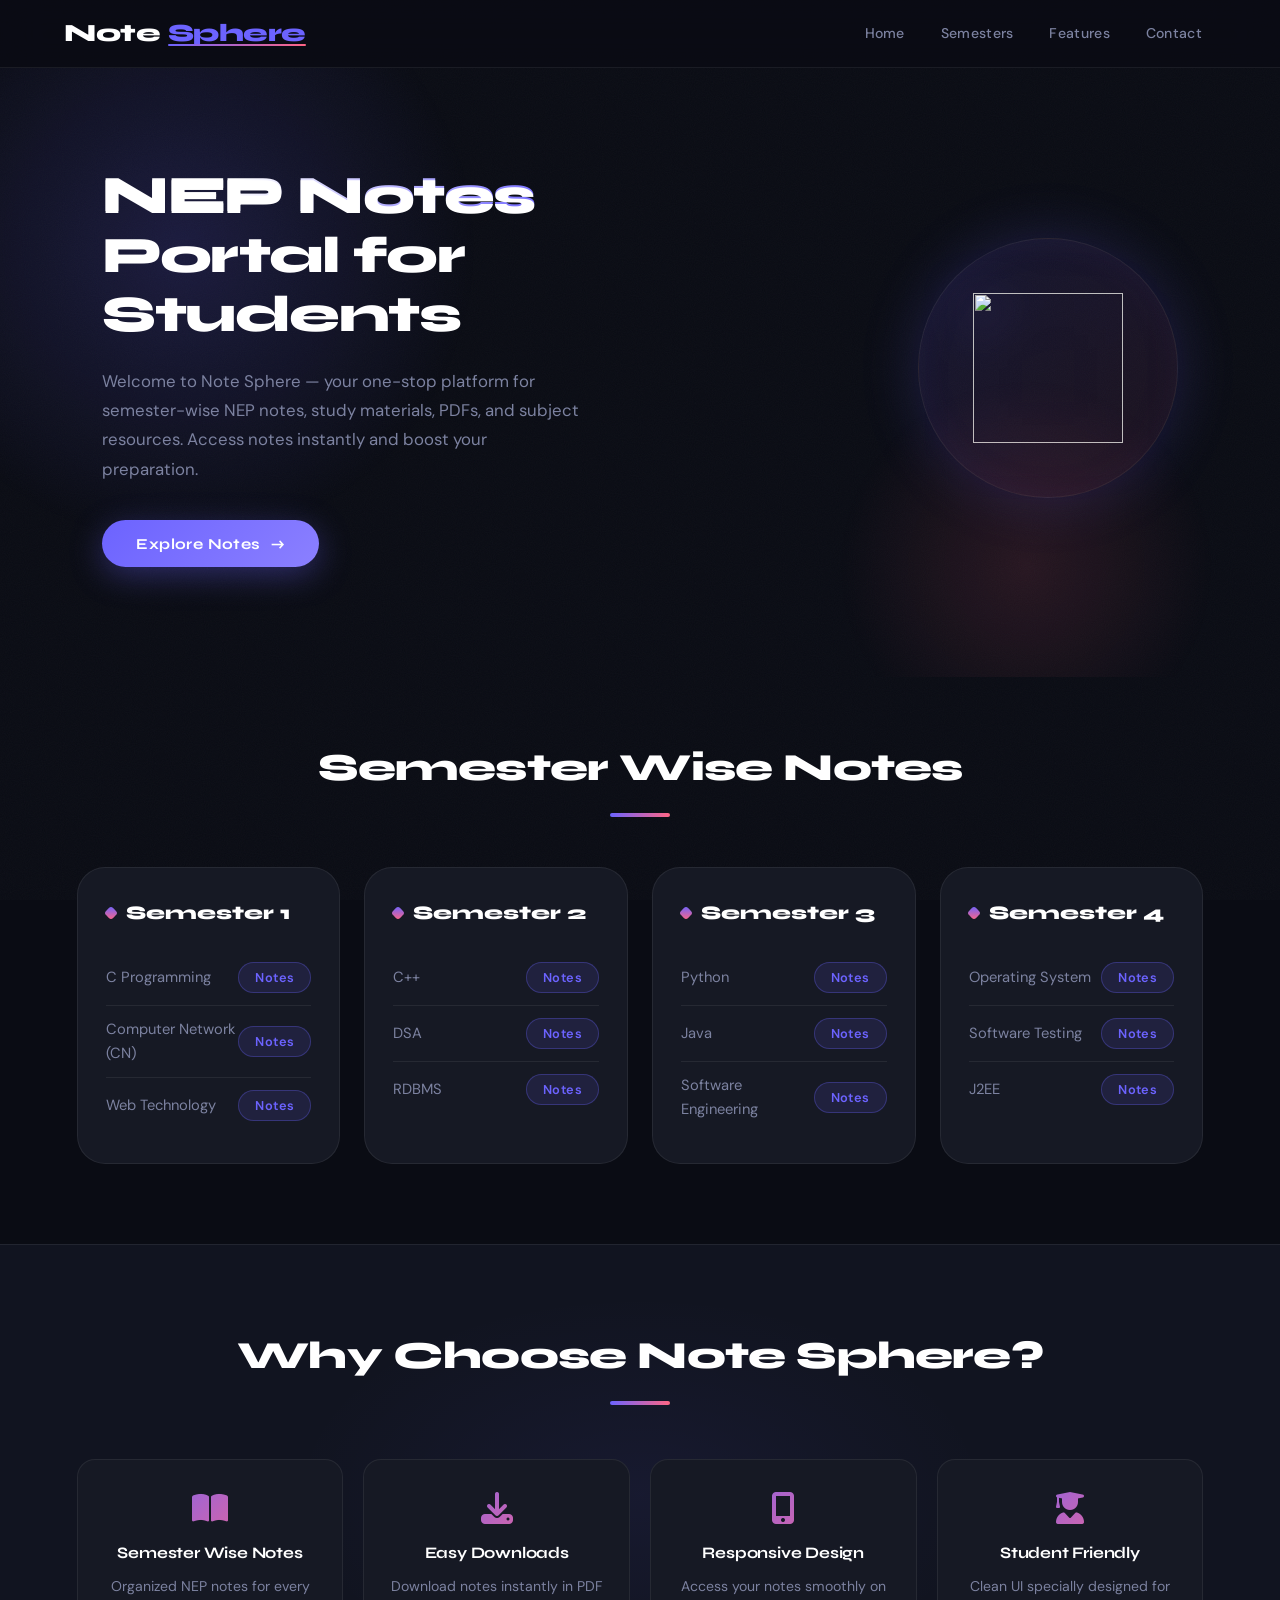
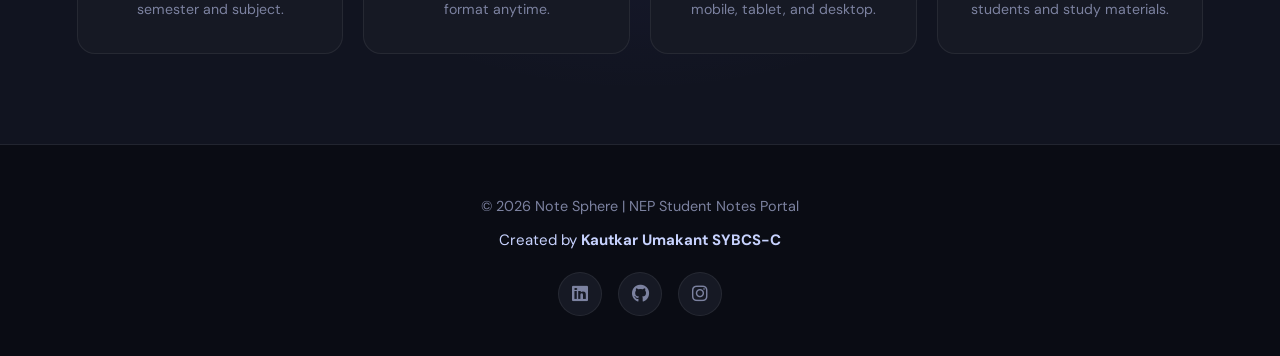
==== index.html @ 737df48d "Initial commit" ====
<!DOCTYPE html>
<html lang="en">
<head>
  <meta charset="UTF-8" />
  <meta name="viewport" content="width=device-width, initial-scale=1.0"/>
  <title>Note Sphere - NEP Notes Portal</title>

  <link rel="stylesheet" href="https://cdnjs.cloudflare.com/ajax/libs/font-awesome/6.5.2/css/all.min.css"/>

  <link rel="stylesheet" href="style.css" />
</head>

<body>

  <!-- HEADER -->
  <header>
    <div class="logo">
      Note <span>Sphere</span>
    </div>

    <nav>
      <a href="#">Home</a>
      <a href="#semester">Semesters</a>
      <a href="#features">Features</a>
      <a href="#contact">Contact</a>
    </nav>
  </header>

  <!-- HERO SECTION -->
  <section class="hero">

    <div class="hero-text">
      <h1>NEP Notes Portal for Students</h1>

      <p>
        Welcome to Note Sphere — your one-stop platform for semester-wise
        NEP notes, study materials, PDFs, and subject resources.
        Access notes instantly and boost your preparation.
      </p>

      <button onclick="scrollToSemester()">
        Explore Notes
      </button>
    </div>

    <div class="hero-image">
      <img src="https://cdn-icons-png.flaticon.com/512/3135/3135755.png" alt="">
    </div>

  </section>

  <!-- SEMESTER SECTION -->
  <h1 class="section-title" id="semester">
    Semester Wise Notes
  </h1>

  <section class="semester-container">

    <!-- SEM 1 -->
    <div class="semester-card">
      <h2>Semester 1</h2>

      <div class="subject">
        <span>C Programming</span>
        <button onclick="downloadNote('C Programming')">
          Notes
        </button>
      </div>

      <div class="subject">
        <span>Computer Network (CN)</span>
        <button onclick="downloadNote('Computer Network')">
          Notes
        </button>
      </div>

      <div class="subject">
        <span>Web Technology</span>
        <button onclick="downloadNote('Web Technology')">
          Notes
        </button>
      </div>
    </div>

    <!-- SEM 2 -->
    <div class="semester-card">
      <h2>Semester 2</h2>

      <div class="subject">
        <span>C++</span>
        <button onclick="downloadNote('C++')">
          Notes
        </button>
      </div>

      <div class="subject">
        <span>DSA</span>
        <button onclick="downloadNote('DSA')">
          Notes
        </button>
      </div>

      <div class="subject">
        <span>RDBMS</span>
        <button onclick="downloadNote('RDBMS')">
          Notes
        </button>
      </div>
    </div>

    <!-- SEM 3 -->
    <div class="semester-card">
      <h2>Semester 3</h2>

      <div class="subject">
        <span>Python</span>
        <button onclick="downloadNote('Python')">
          Notes
        </button>
      </div>

      <div class="subject">
        <span>Java</span>
        <button onclick="downloadNote('Java')">
          Notes
        </button>
      </div>

      <div class="subject">
        <span>Software Engineering</span>
        <button onclick="downloadNote('Software Engineering')">
          Notes
        </button>
      </div>
    </div>

    <!-- SEM 4 -->
    <div class="semester-card">
      <h2>Semester 4</h2>

      <div class="subject">
        <span>Operating System</span>
        <button onclick="downloadNote('Operating System')">
          Notes
        </button>
      </div>

      <div class="subject">
        <span>Software Testing</span>
        <button onclick="downloadNote('Software Testing')">
          Notes
        </button>
      </div>

      <div class="subject">
        <span>J2EE</span>
        <button onclick="downloadNote('J2EE')">
          Notes
        </button>
      </div>
    </div>

  </section>

  <!-- FEATURES -->
  <section class="features" id="features">

    <h1 class="section-title">
      Why Choose Note Sphere?
    </h1>

    <div class="feature-grid">

      <div class="feature-box">
        <i class="fas fa-book-open"></i>
        <h3>Semester Wise Notes</h3>
        <p>
          Organized NEP notes for every semester and subject.
        </p>
      </div>

      <div class="feature-box">
        <i class="fas fa-download"></i>
        <h3>Easy Downloads</h3>
        <p>
          Download notes instantly in PDF format anytime.
        </p>
      </div>

      <div class="feature-box">
        <i class="fas fa-mobile-alt"></i>
        <h3>Responsive Design</h3>
        <p>
          Access your notes smoothly on mobile, tablet, and desktop.
        </p>
      </div>

      <div class="feature-box">
        <i class="fas fa-user-graduate"></i>
        <h3>Student Friendly</h3>
        <p>
          Clean UI specially designed for students and study materials.
        </p>
      </div>

    </div>

  </section>

  <!-- FOOTER -->
  <footer id="contact">

  <p>
    © 2026 Note Sphere | NEP Student Notes Portal
  </p>

  <p style="margin-top:10px; font-size:15px; color:#c7d2fe;">
    Created by <strong>Kautkar Umakant SYBCS-C</strong>
  </p>

  <div style="margin-top:20px;">

    <a href="https://www.linkedin.com/in/umakant-kautkar-6a0180312/"
       target="_blank"
       style="color:white; margin:0 12px; font-size:24px; text-decoration:none;">
      <i class="fab fa-linkedin"></i>
    </a>

    <a href="https://github.com/Umakant45"
       target="_blank"
       style="color:white; margin:0 12px; font-size:24px; text-decoration:none;">
      <i class="fab fa-github"></i>
    </a>

    <a href="https://www.instagram.com/umakant_kautkar/"
       target="_blank"
       style="color:white; margin:0 12px; font-size:24px; text-decoration:none;">
      <i class="fab fa-instagram"></i>
    </a>

  </div>

</footer>
 <script src="script.js"></script>


</body>
</html>
---- style.css ----
@import url('https://fonts.googleapis.com/css2?family=Syne:wght@400;600;700;800&family=DM+Sans:ital,wght@0,300;0,400;0,500;1,300&display=swap');

/* ─── RESET & BASE ─────────────────────────────────────────── */
*, *::before, *::after {
  margin: 0;
  padding: 0;
  box-sizing: border-box;
}

:root {
  --bg:        #0a0c14;
  --surface:   #111420;
  --card:      #161924;
  --border:    rgba(255,255,255,0.07);
  --accent:    #6c63ff;
  --accent2:   #ff6584;
  --glow:      rgba(108,99,255,0.35);
  --text:      #e8eaf0;
  --muted:     #7c82a0;
  --white:     #ffffff;

  --font-head: 'Syne', sans-serif;
  --font-body: 'DM Sans', sans-serif;

  --radius-sm: 10px;
  --radius-md: 18px;
  --radius-lg: 28px;
}

html { scroll-behavior: smooth; }

body {
  background-color: var(--bg);
  color: var(--text);
  font-family: var(--font-body);
  font-size: 16px;
  line-height: 1.6;
  overflow-x: hidden;
}

/* subtle noise grain overlay */
body::before {
  content: '';
  position: fixed;
  inset: 0;
  background-image: url("data:image/svg+xml,%3Csvg viewBox='0 0 200 200' xmlns='http://www.w3.org/2000/svg'%3E%3Cfilter id='n'%3E%3CfeTurbulence type='fractalNoise' baseFrequency='0.85' numOctaves='4' stitchTiles='stitch'/%3E%3C/filter%3E%3Crect width='100%25' height='100%25' filter='url(%23n)' opacity='0.03'/%3E%3C/svg%3E");
  background-size: 180px;
  pointer-events: none;
  z-index: 0;
}

/* ─── HEADER ────────────────────────────────────────────────── */
header {
  position: sticky;
  top: 0;
  z-index: 100;
  display: flex;
  align-items: center;
  justify-content: space-between;
  padding: 0 5%;
  height: 68px;
  background: rgba(10, 12, 20, 0.82);
  backdrop-filter: blur(20px);
  -webkit-backdrop-filter: blur(20px);
  border-bottom: 1px solid var(--border);
}

.logo {
  font-family: var(--font-head);
  font-size: 1.55rem;
  font-weight: 800;
  letter-spacing: -0.5px;
  color: var(--white);
}

.logo span {
  color: var(--accent);
  position: relative;
}

.logo span::after {
  content: '';
  position: absolute;
  bottom: 2px;
  left: 0;
  width: 100%;
  height: 2px;
  background: linear-gradient(90deg, var(--accent), var(--accent2));
  border-radius: 2px;
}

nav {
  display: flex;
  gap: 8px;
}

nav a {
  font-family: var(--font-body);
  font-size: 0.88rem;
  font-weight: 500;
  color: var(--muted);
  text-decoration: none;
  padding: 6px 14px;
  border-radius: 50px;
  transition: color 0.25s, background 0.25s;
  letter-spacing: 0.3px;
}

nav a:hover {
  color: var(--white);
  background: rgba(108,99,255,0.15);
}

/* ─── HERO ──────────────────────────────────────────────────── */
.hero {
  position: relative;
  display: flex;
  align-items: center;
  justify-content: space-between;
  gap: 40px;
  padding: 100px 8% 110px;
  overflow: hidden;
}

/* large glow orb */
.hero::before {
  content: '';
  position: absolute;
  top: -120px;
  left: -120px;
  width: 600px;
  height: 600px;
  background: radial-gradient(circle, rgba(108,99,255,0.18) 0%, transparent 70%);
  border-radius: 50%;
  pointer-events: none;
}

.hero::after {
  content: '';
  position: absolute;
  bottom: -80px;
  right: 5%;
  width: 380px;
  height: 380px;
  background: radial-gradient(circle, rgba(255,101,132,0.12) 0%, transparent 70%);
  border-radius: 50%;
  pointer-events: none;
}

.hero-text {
  flex: 1;
  max-width: 580px;
  animation: fadeUp 0.8s ease both;
}

.hero-text h1 {
  font-family: var(--font-head);
  font-size: clamp(2rem, 4vw, 3.4rem);
  font-weight: 800;
  line-height: 1.15;
  letter-spacing: -1.5px;
  color: var(--white);
  margin-bottom: 22px;
}

.hero-text h1::first-line {
  background: linear-gradient(135deg, var(--white) 30%, var(--accent));
  -webkit-background-clip: text;
  -webkit-text-fill-color: transparent;
  background-clip: text;
}

.hero-text p {
  font-size: 1.05rem;
  color: var(--muted);
  line-height: 1.75;
  margin-bottom: 36px;
  max-width: 480px;
}

.hero-text button {
  display: inline-flex;
  align-items: center;
  gap: 10px;
  padding: 14px 34px;
  background: linear-gradient(135deg, var(--accent), #8b80ff);
  color: var(--white);
  font-family: var(--font-head);
  font-size: 0.95rem;
  font-weight: 700;
  letter-spacing: 0.4px;
  border: none;
  border-radius: 50px;
  cursor: pointer;
  box-shadow: 0 8px 32px var(--glow);
  transition: transform 0.22s, box-shadow 0.22s;
  position: relative;
  overflow: hidden;
}

.hero-text button::after {
  content: '→';
  font-size: 1rem;
}

.hero-text button:hover {
  transform: translateY(-3px);
  box-shadow: 0 14px 40px var(--glow);
}

.hero-text button:active {
  transform: translateY(0);
}

.hero-image {
  flex-shrink: 0;
  width: 260px;
  height: 260px;
  display: flex;
  align-items: center;
  justify-content: center;
  background: linear-gradient(135deg, rgba(108,99,255,0.12), rgba(255,101,132,0.08));
  border: 1px solid var(--border);
  border-radius: 50%;
  box-shadow: 0 0 60px rgba(108,99,255,0.2), inset 0 0 40px rgba(108,99,255,0.05);
  animation: fadeUp 0.8s 0.15s ease both, float 5s ease-in-out infinite;
}

.hero-image img {
  width: 150px;
  height: 150px;
  object-fit: contain;
  filter: drop-shadow(0 8px 24px rgba(108,99,255,0.5));
}

/* ─── SECTION TITLE ─────────────────────────────────────────── */
.section-title {
  font-family: var(--font-head);
  font-size: clamp(1.6rem, 3vw, 2.5rem);
  font-weight: 800;
  letter-spacing: -0.8px;
  text-align: center;
  color: var(--white);
  padding: 60px 5% 10px;
  position: relative;
}

.section-title::after {
  content: '';
  display: block;
  width: 60px;
  height: 4px;
  background: linear-gradient(90deg, var(--accent), var(--accent2));
  border-radius: 4px;
  margin: 14px auto 0;
}

/* ─── SEMESTER SECTION ──────────────────────────────────────── */
.semester-container {
  display: grid;
  grid-template-columns: repeat(auto-fit, minmax(260px, 1fr));
  gap: 24px;
  padding: 40px 6% 80px;
}

.semester-card {
  background: var(--card);
  border: 1px solid var(--border);
  border-radius: var(--radius-lg);
  padding: 30px 28px;
  transition: transform 0.28s, box-shadow 0.28s, border-color 0.28s;
  position: relative;
  overflow: hidden;
}

.semester-card::before {
  content: '';
  position: absolute;
  top: 0;
  left: 0;
  right: 0;
  height: 3px;
  background: linear-gradient(90deg, var(--accent), var(--accent2));
  opacity: 0;
  transition: opacity 0.28s;
}

.semester-card:hover {
  transform: translateY(-6px);
  box-shadow: 0 20px 50px rgba(0,0,0,0.5), 0 0 0 1px rgba(108,99,255,0.25);
  border-color: rgba(108,99,255,0.3);
}

.semester-card:hover::before {
  opacity: 1;
}

.semester-card h2 {
  font-family: var(--font-head);
  font-size: 1.2rem;
  font-weight: 800;
  color: var(--white);
  margin-bottom: 22px;
  display: flex;
  align-items: center;
  gap: 10px;
}

.semester-card h2::before {
  content: '';
  display: inline-block;
  width: 10px;
  height: 10px;
  background: linear-gradient(135deg, var(--accent), var(--accent2));
  border-radius: 3px;
  transform: rotate(45deg);
}

.subject {
  display: flex;
  align-items: center;
  justify-content: space-between;
  padding: 12px 0;
  border-bottom: 1px solid var(--border);
}

.subject:last-child {
  border-bottom: none;
}

.subject span {
  font-size: 0.92rem;
  color: var(--muted);
  font-weight: 400;
  transition: color 0.2s;
}

.subject:hover span {
  color: var(--text);
}

.subject button {
  padding: 6px 16px;
  background: rgba(108,99,255,0.12);
  color: var(--accent);
  font-family: var(--font-body);
  font-size: 0.8rem;
  font-weight: 600;
  letter-spacing: 0.4px;
  border: 1px solid rgba(108,99,255,0.3);
  border-radius: 50px;
  cursor: pointer;
  transition: background 0.22s, color 0.22s, border-color 0.22s, transform 0.18s;
  white-space: nowrap;
}

.subject button:hover {
  background: var(--accent);
  color: var(--white);
  border-color: var(--accent);
  transform: scale(1.06);
}

/* ─── FEATURES ──────────────────────────────────────────────── */
.features {
  background: var(--surface);
  padding: 20px 6% 90px;
  border-top: 1px solid var(--border);
  border-bottom: 1px solid var(--border);
  position: relative;
  overflow: hidden;
}

.features::before {
  content: '';
  position: absolute;
  top: 50%;
  left: 50%;
  transform: translate(-50%, -50%);
  width: 700px;
  height: 400px;
  background: radial-gradient(ellipse, rgba(108,99,255,0.07) 0%, transparent 70%);
  pointer-events: none;
}

.feature-grid {
  display: grid;
  grid-template-columns: repeat(auto-fit, minmax(220px, 1fr));
  gap: 20px;
  margin-top: 44px;
}

.feature-box {
  background: var(--card);
  border: 1px solid var(--border);
  border-radius: var(--radius-md);
  padding: 32px 26px;
  text-align: center;
  transition: transform 0.28s, box-shadow 0.28s;
  position: relative;
}

.feature-box:hover {
  transform: translateY(-5px);
  box-shadow: 0 16px 40px rgba(0,0,0,0.4);
}

.feature-box i {
  font-size: 2rem;
  background: linear-gradient(135deg, var(--accent), var(--accent2));
  -webkit-background-clip: text;
  -webkit-text-fill-color: transparent;
  background-clip: text;
  display: block;
  margin-bottom: 16px;
}

.feature-box h3 {
  font-family: var(--font-head);
  font-size: 1rem;
  font-weight: 700;
  color: var(--white);
  margin-bottom: 10px;
  letter-spacing: -0.2px;
}

.feature-box p {
  font-size: 0.88rem;
  color: var(--muted);
  line-height: 1.6;
}

/* ─── FOOTER ────────────────────────────────────────────────── */
footer {
  background: var(--bg);
  text-align: center;
  padding: 50px 5% 40px;
}

footer p {
  font-size: 0.9rem;
  color: var(--muted);
}

footer a {
  display: inline-flex;
  align-items: center;
  justify-content: center;
  width: 44px;
  height: 44px;
  border-radius: 50%;
  background: var(--card);
  border: 1px solid var(--border);
  color: var(--muted) !important;
  font-size: 18px !important;
  margin: 0 6px !important;
  text-decoration: none;
  transition: background 0.22s, color 0.22s, transform 0.22s, border-color 0.22s;
}

footer a:hover {
  background: var(--accent);
  color: var(--white) !important;
  border-color: var(--accent);
  transform: translateY(-3px);
}

/* ─── ANIMATIONS ────────────────────────────────────────────── */
@keyframes fadeUp {
  from { opacity: 0; transform: translateY(28px); }
  to   { opacity: 1; transform: translateY(0);    }
}

@keyframes float {
  0%, 100% { transform: translateY(0);     }
  50%       { transform: translateY(-14px); }
}

/* ─── RESPONSIVE ────────────────────────────────────────────── */
@media (max-width: 768px) {
  header { padding: 0 4%; }
  nav a  { font-size: 0.8rem; padding: 5px 10px; }

  .hero {
    flex-direction: column;
    text-align: center;
    padding: 70px 6% 80px;
  }

  .hero-text p  { margin: 0 auto 32px; }
  .hero-text h1 { letter-spacing: -0.8px; }
  .hero-image   { width: 180px; height: 180px; }
  .hero-image img { width: 100px; height: 100px; }

  .semester-container { grid-template-columns: 1fr; padding: 30px 5% 60px; }
}
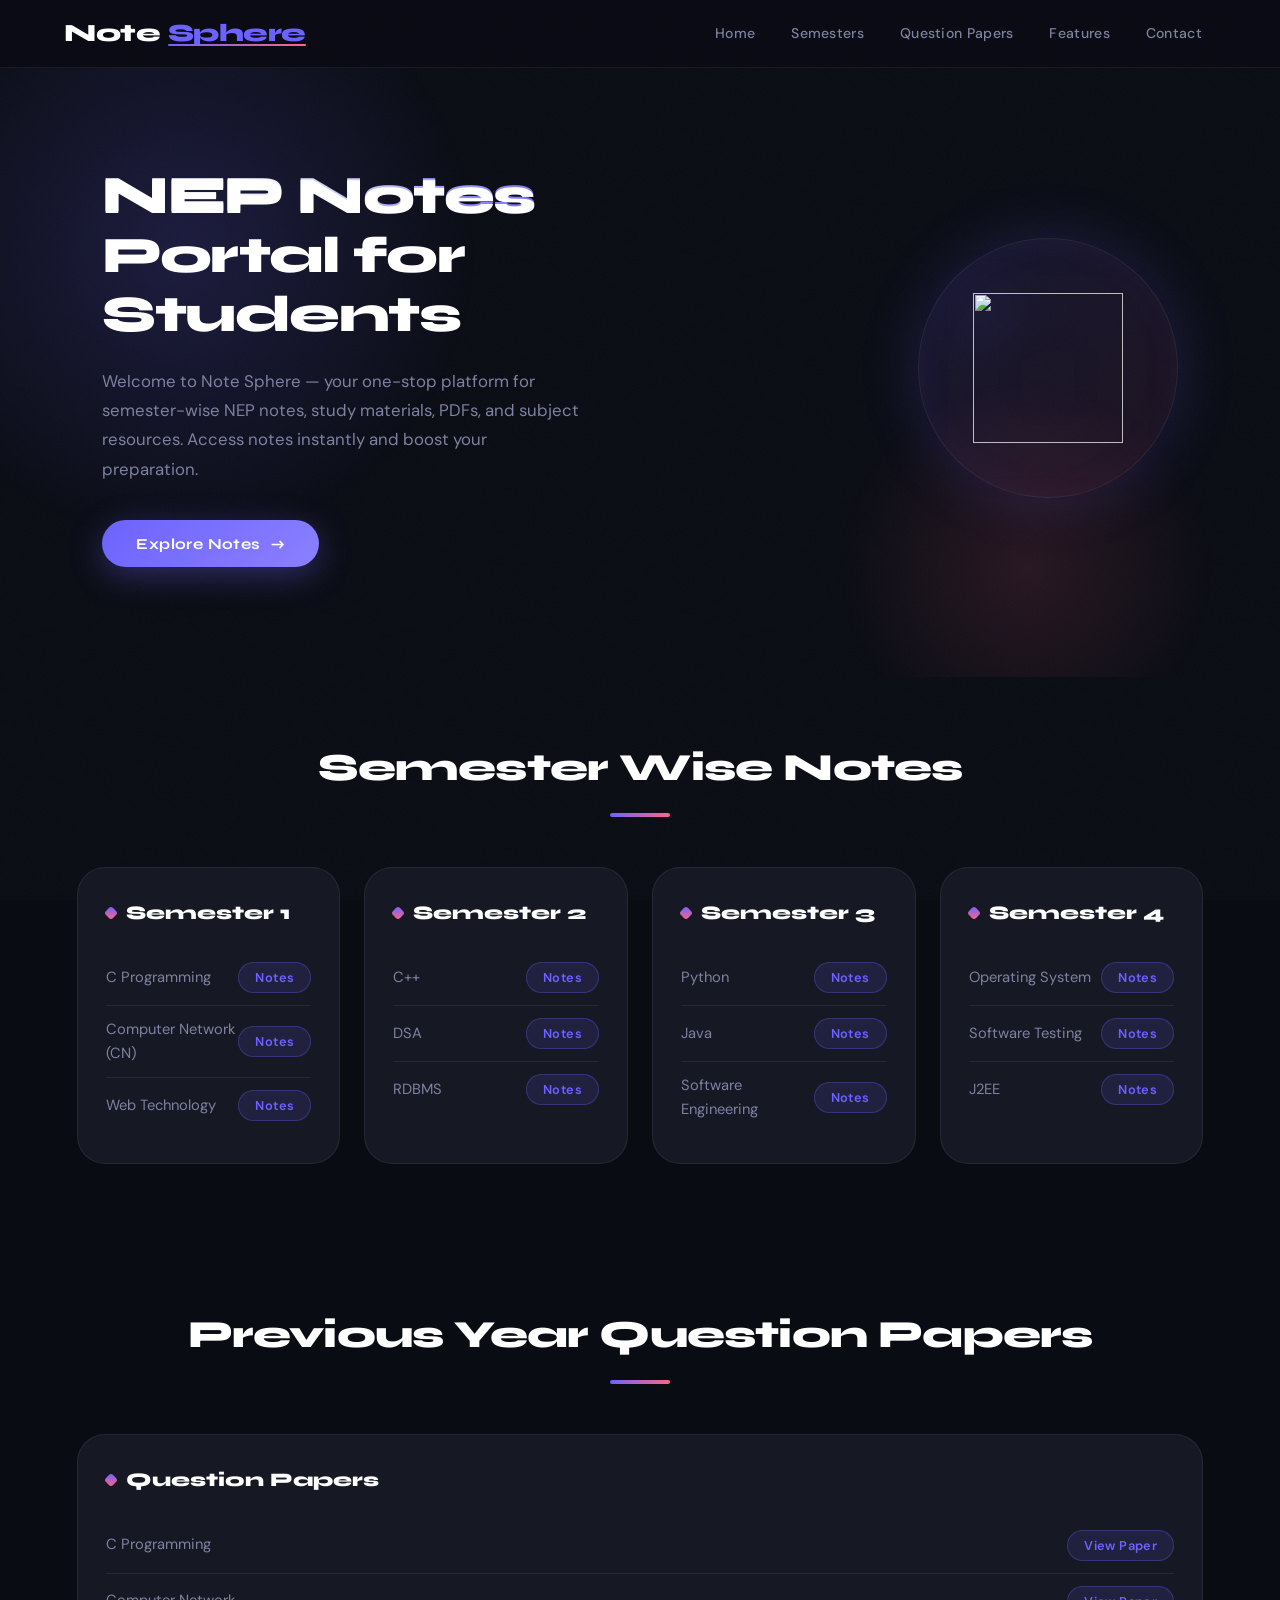
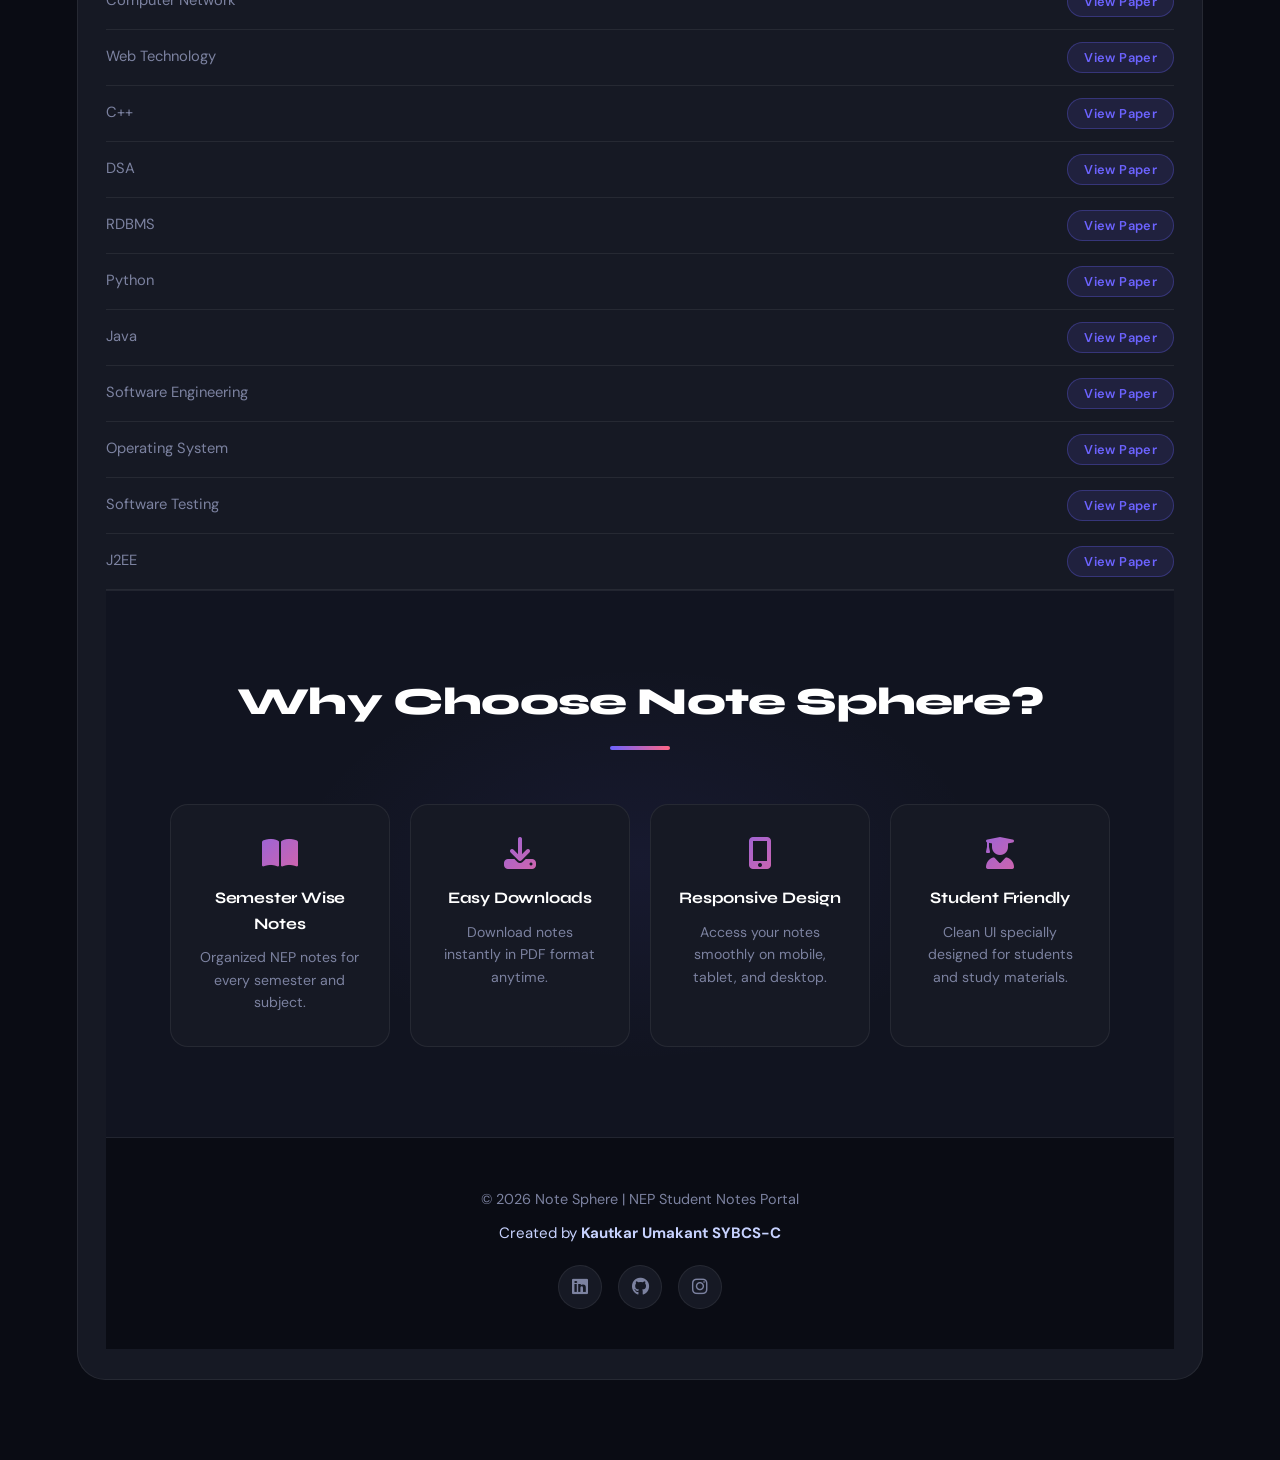
==== commit 23bfdf03: "Updated NoteSphere with PYQ section" ====
--- a/index.html
+++ b/index.html
@@ -21,6 +21,7 @@
     <nav>
       <a href="#">Home</a>
       <a href="#semester">Semesters</a>
+      <a href="#question-papers">Question Papers</a>
       <a href="#features">Features</a>
       <a href="#contact">Contact</a>
     </nav>
@@ -161,6 +162,73 @@
     </div>
 
   </section>
+  <h1 class="section-title" id="question-papers">
+    Previous Year Question Papers
+</h1>
+
+<section class="semester-container">
+
+    <div class="semester-card">
+        <h2>Question Papers</h2>
+  <div class="subject">
+    <span>C Programming</span>
+    <button onclick="openPaper('c')">View Paper</button>
+</div>
+
+<div class="subject">
+    <span>Computer Network</span>
+    <button onclick="openPaper('cn')">View Paper</button>
+</div>
+
+<div class="subject">
+    <span>Web Technology</span>
+    <button onclick="openPaper('wt')">View Paper</button>
+</div>
+
+<div class="subject">
+    <span>C++</span>
+    <button onclick="openPaper('cpp')">View Paper</button>
+</div>
+
+<div class="subject">
+    <span>DSA</span>
+    <button onclick="openPaper('dsa')">View Paper</button>
+</div>
+
+<div class="subject">
+    <span>RDBMS</span>
+    <button onclick="openPaper('rdbms')">View Paper</button>
+</div>
+
+<div class="subject">
+    <span>Python</span>
+    <button onclick="openPaper('python')">View Paper</button>
+</div>
+
+<div class="subject">
+    <span>Java</span>
+    <button onclick="openPaper('java')">View Paper</button>
+</div>
+
+<div class="subject">
+    <span>Software Engineering</span>
+    <button onclick="openPaper('se')">View Paper</button>
+</div>
+
+<div class="subject">
+    <span>Operating System</span>
+    <button onclick="openPaper('os')">View Paper</button>
+</div>
+
+<div class="subject">
+    <span>Software Testing</span>
+    <button onclick="openPaper('st')">View Paper</button>
+</div>
+
+<div class="subject">
+    <span>J2EE</span>
+    <button onclick="openPaper('j2ee')">View Paper</button>
+</div>
 
   <!-- FEATURES -->
   <section class="features" id="features">
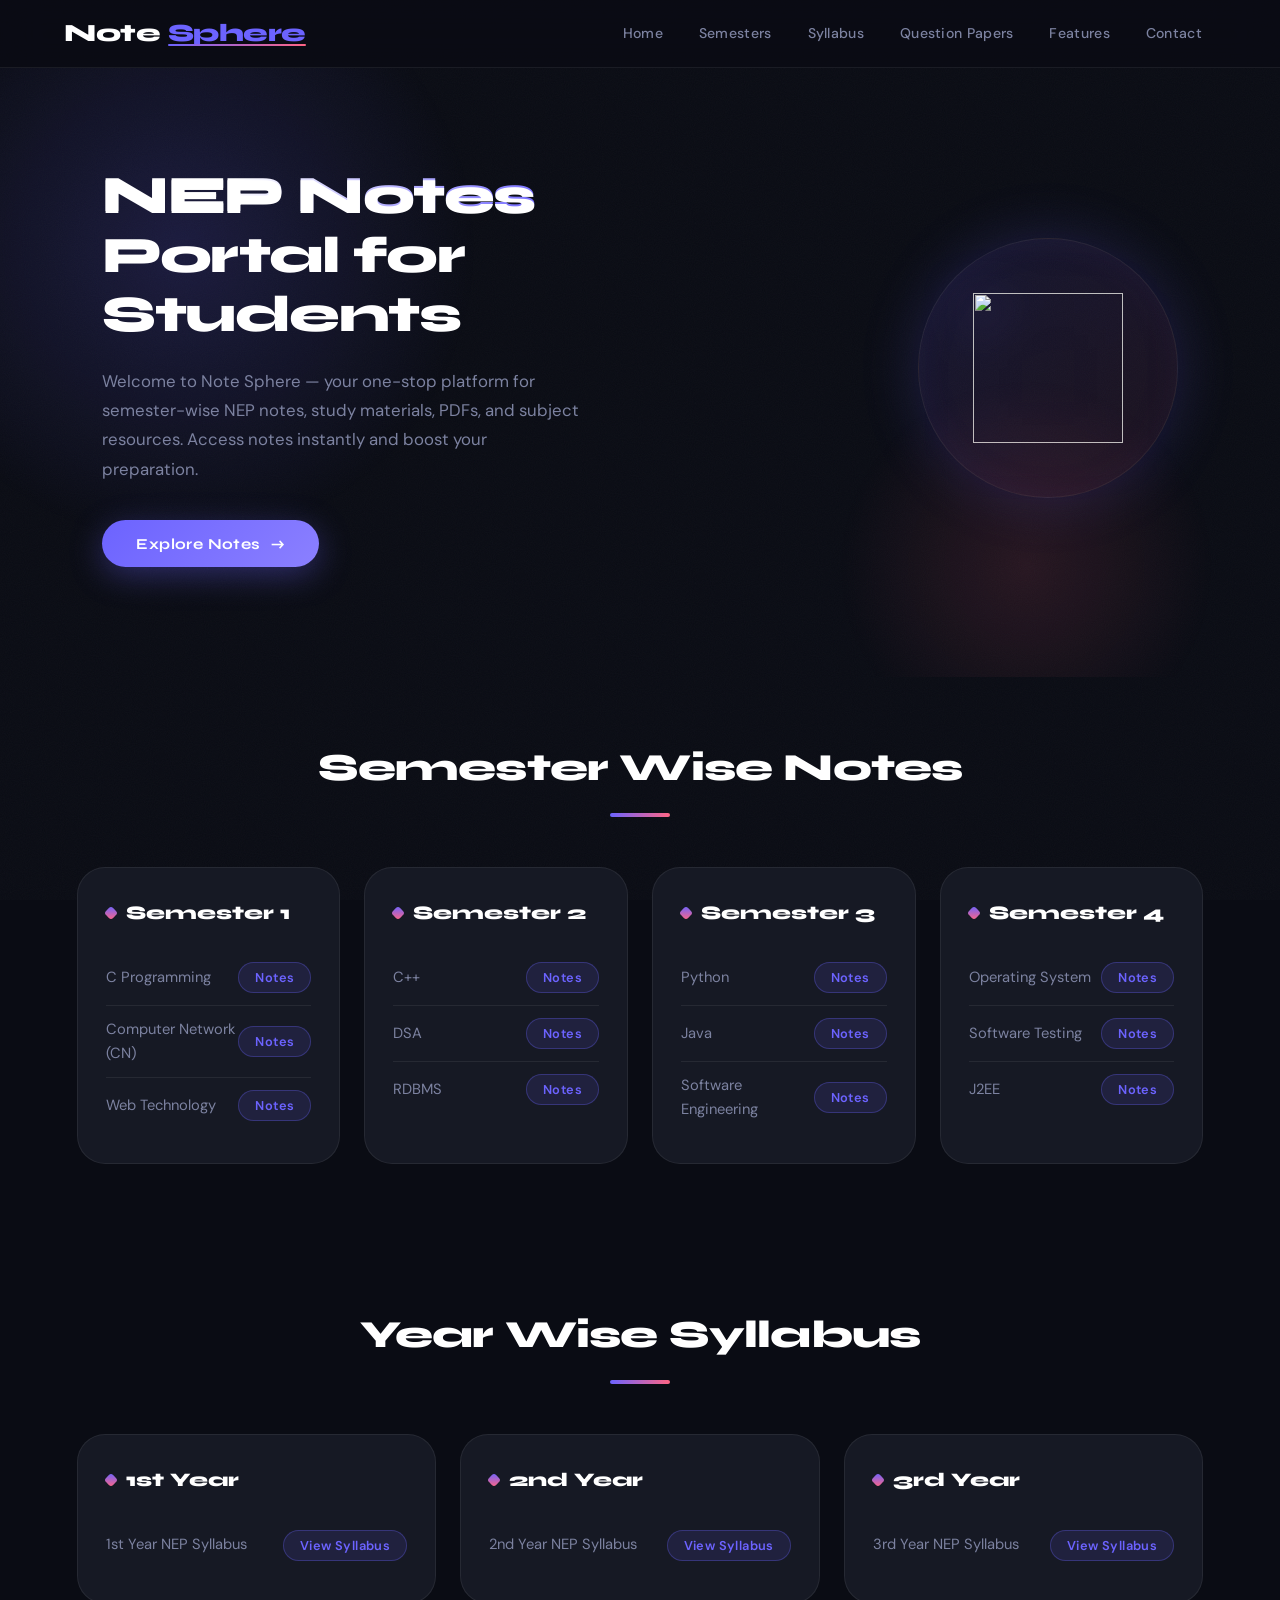
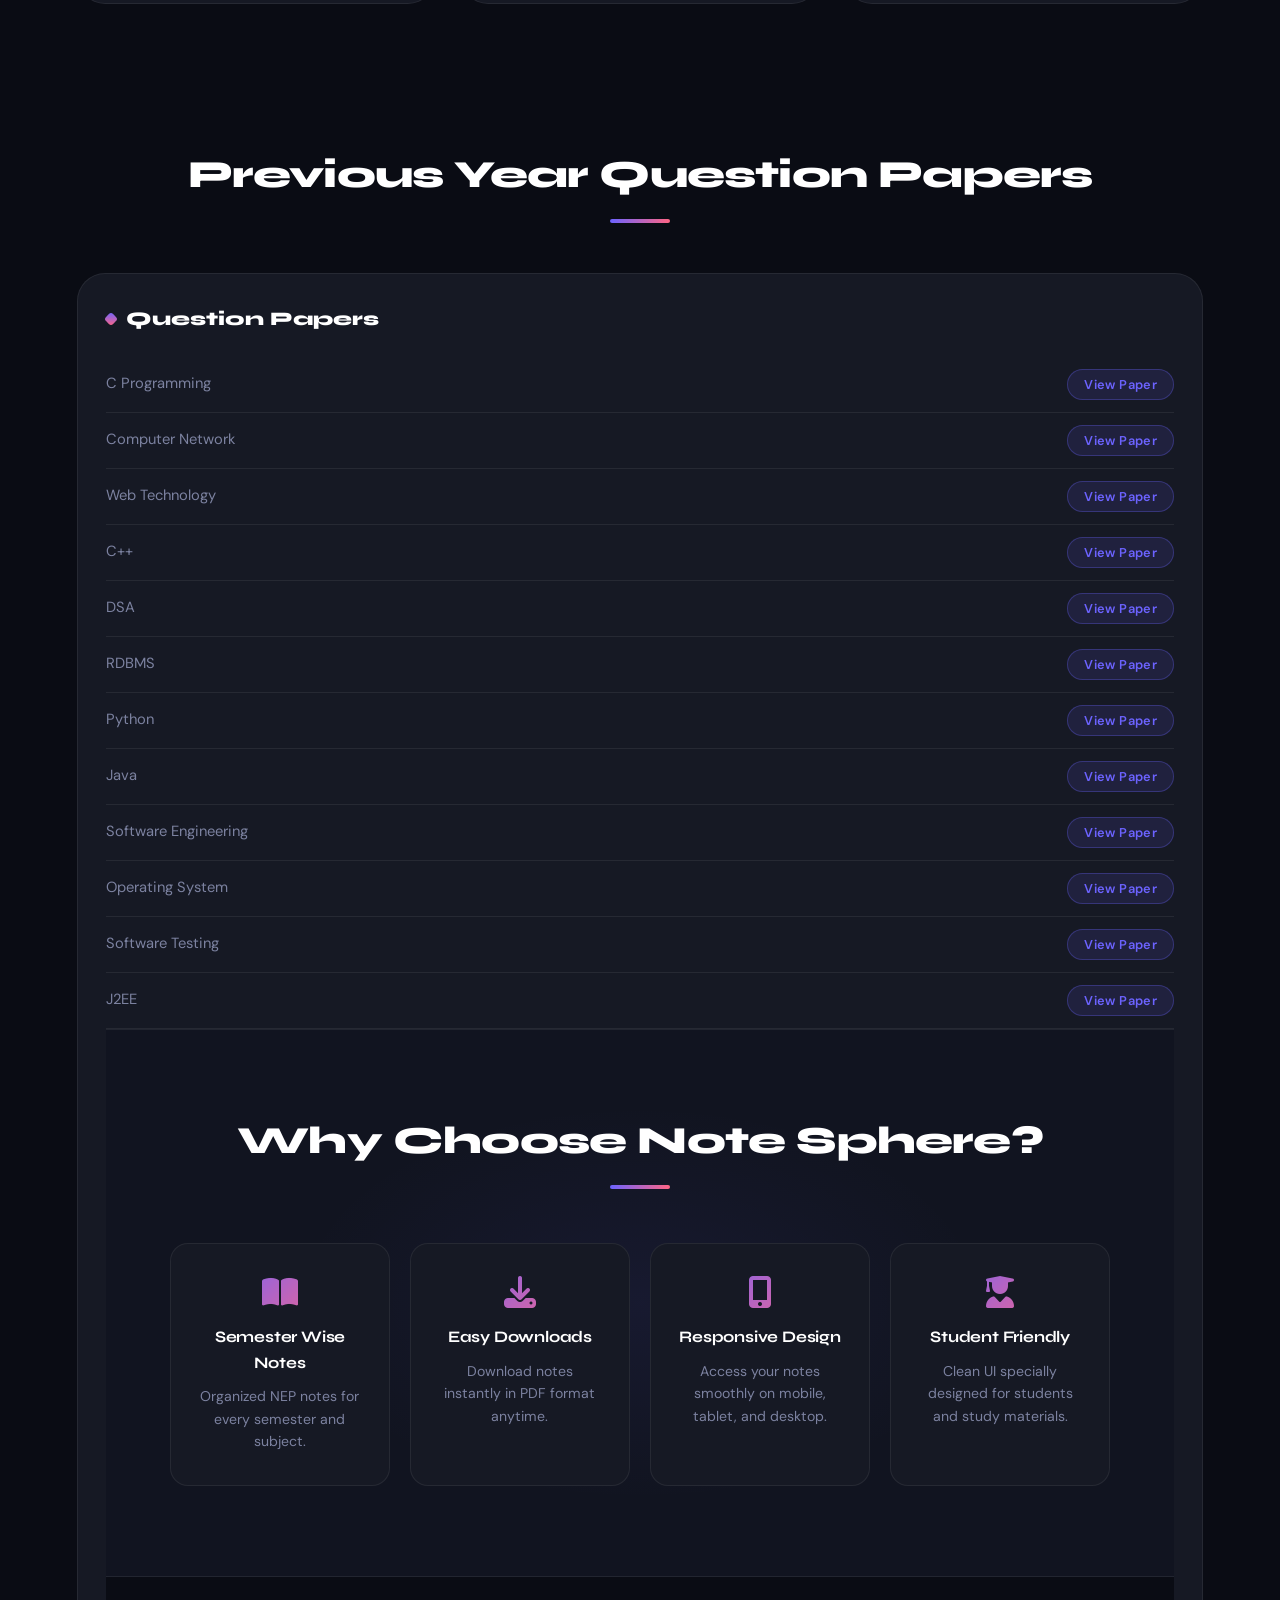
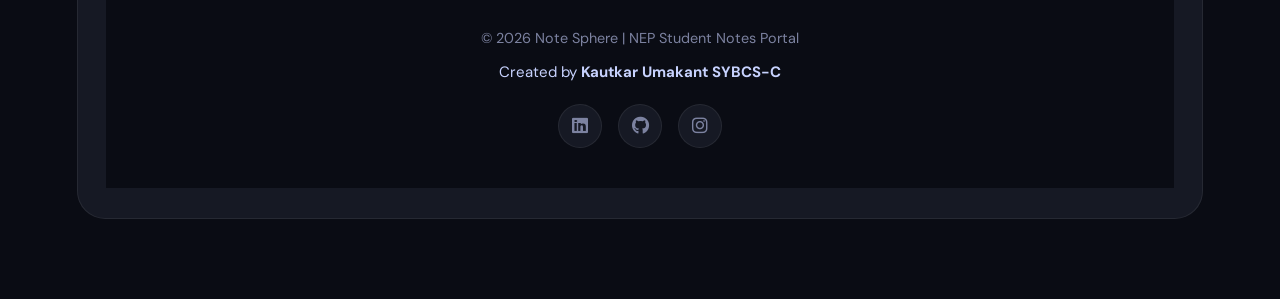
==== commit 475d203e: "syllabus added" ====
--- a/index.html
+++ b/index.html
@@ -21,6 +21,7 @@
     <nav>
       <a href="#">Home</a>
       <a href="#semester">Semesters</a>
+      <a href="#syllabus">Syllabus</a>
       <a href="#question-papers">Question Papers</a>
       <a href="#features">Features</a>
       <a href="#contact">Contact</a>
@@ -162,6 +163,50 @@
     </div>
 
   </section>
+  <!-- SYLLABUS SECTION -->
+<h1 class="section-title" id="syllabus">
+  Year Wise Syllabus
+</h1>
+
+<section class="semester-container">
+
+  <!-- 1ST YEAR -->
+  <div class="semester-card">
+    <h2>1st Year</h2>
+
+    <div class="subject">
+      <span>1st Year NEP Syllabus</span>
+      <button onclick="openSyllabus('1st-year')">
+        View Syllabus
+      </button>
+    </div>
+  </div>
+
+  <!-- 2ND YEAR -->
+  <div class="semester-card">
+    <h2>2nd Year</h2>
+
+    <div class="subject">
+      <span>2nd Year NEP Syllabus</span>
+      <button onclick="openSyllabus('2nd-year')">
+        View Syllabus
+      </button>
+    </div>
+  </div>
+
+  <!-- 3RD YEAR -->
+  <div class="semester-card">
+    <h2>3rd Year</h2>
+
+    <div class="subject">
+      <span>3rd Year NEP Syllabus</span>
+      <button onclick="openSyllabus('3rd-year')">
+        View Syllabus
+      </button>
+    </div>
+  </div>
+
+</section>
   <h1 class="section-title" id="question-papers">
     Previous Year Question Papers
 </h1>
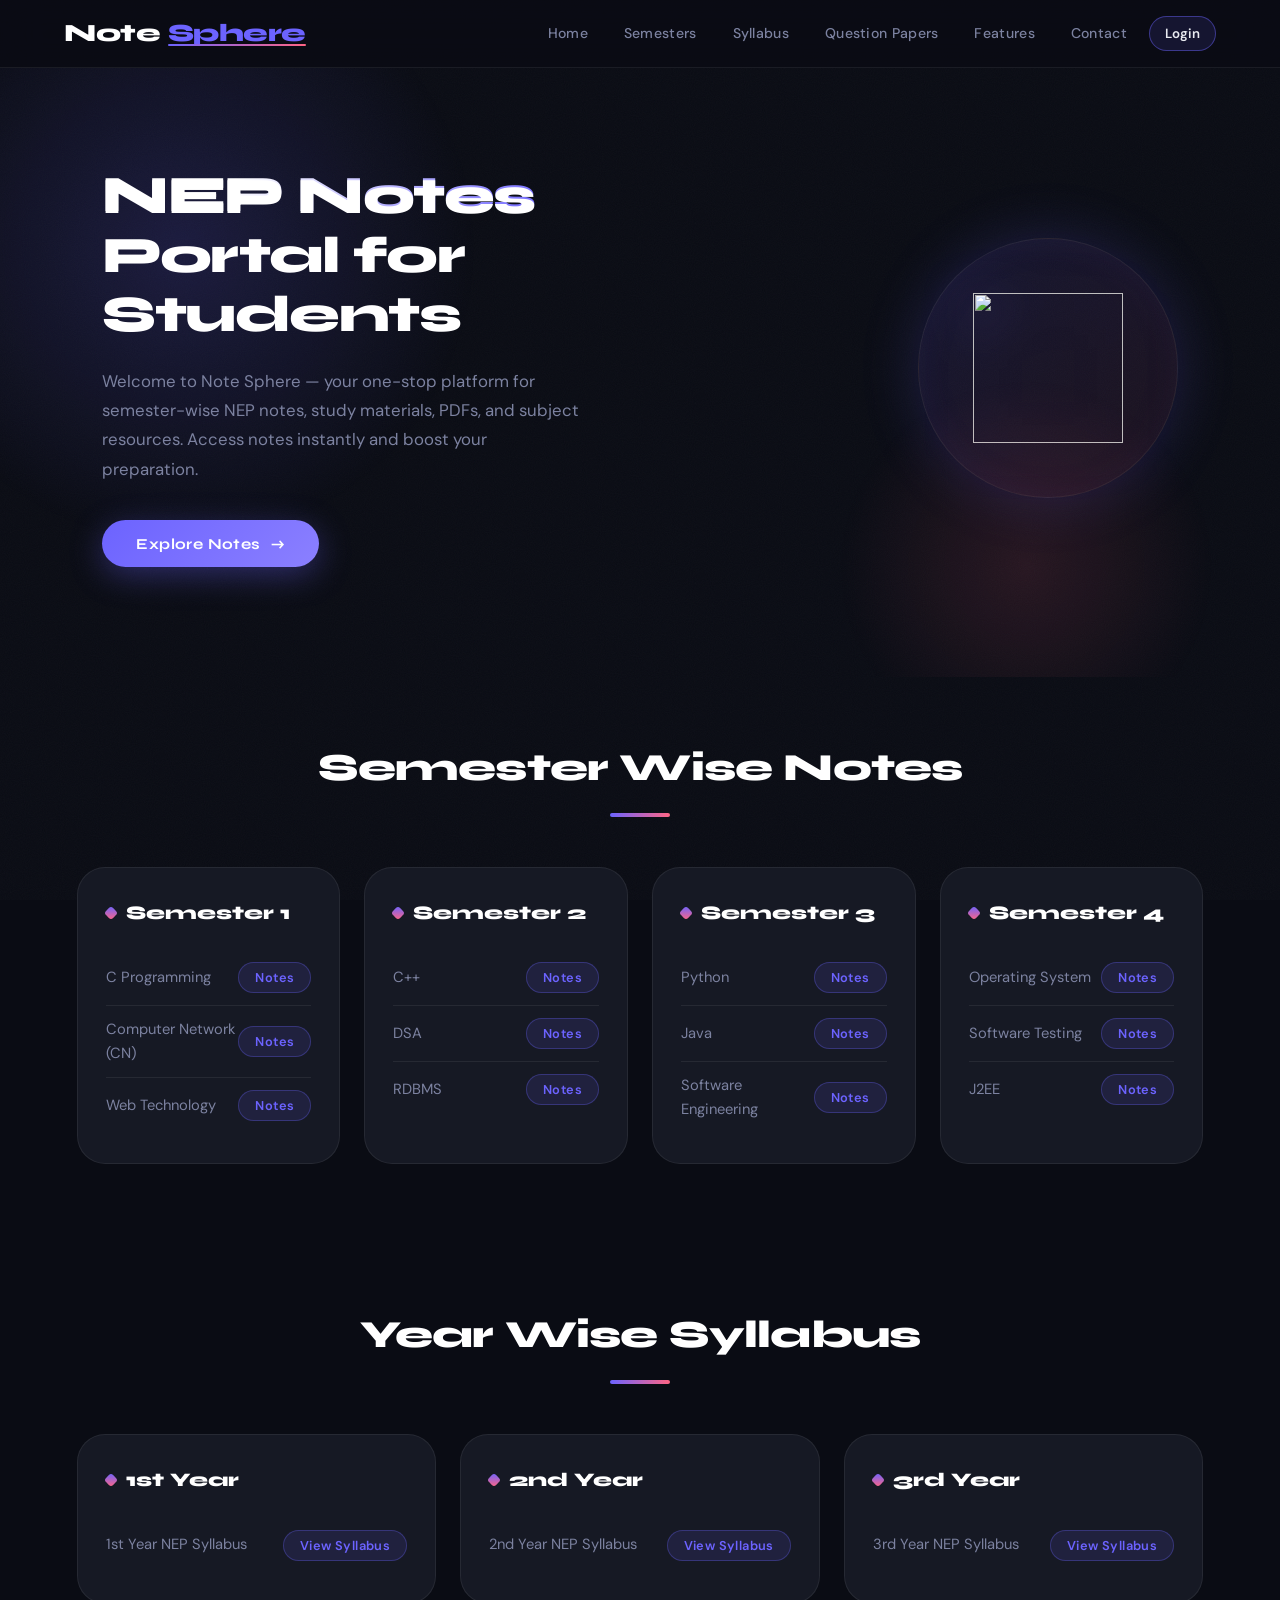
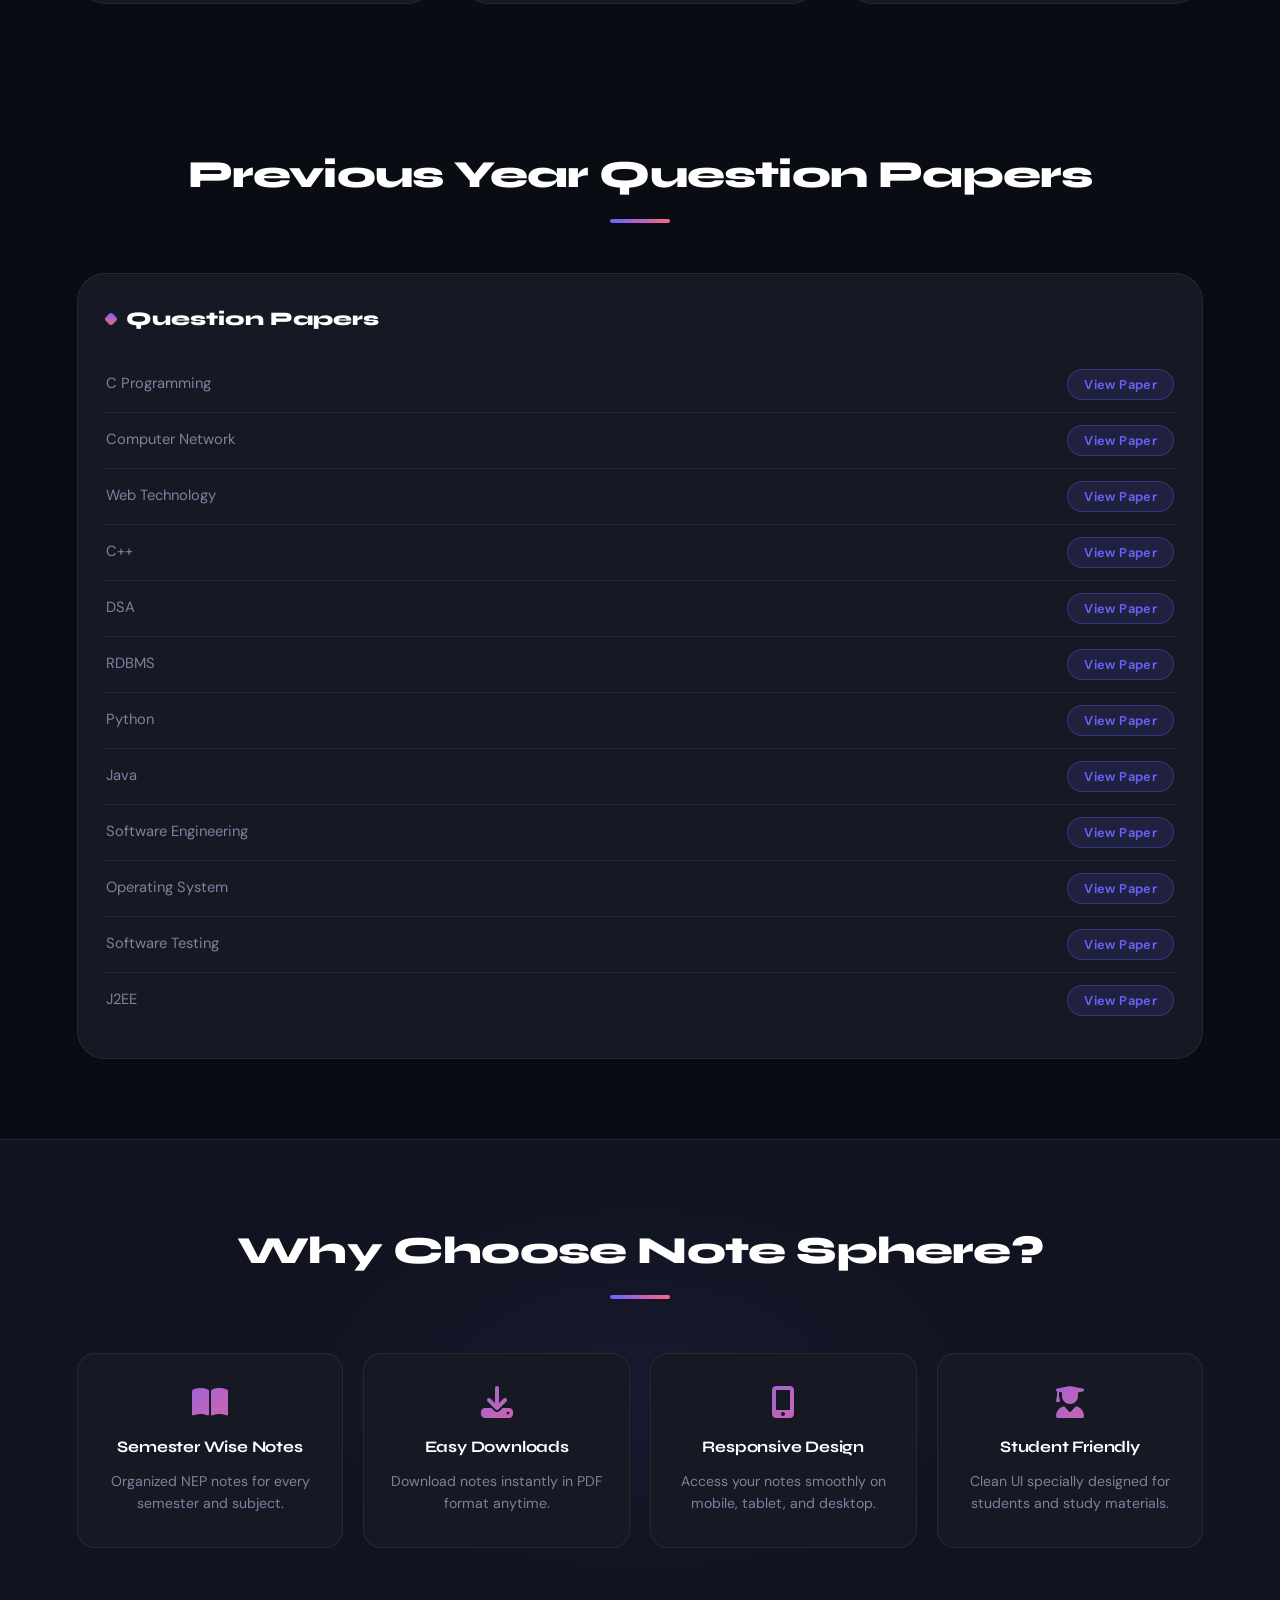
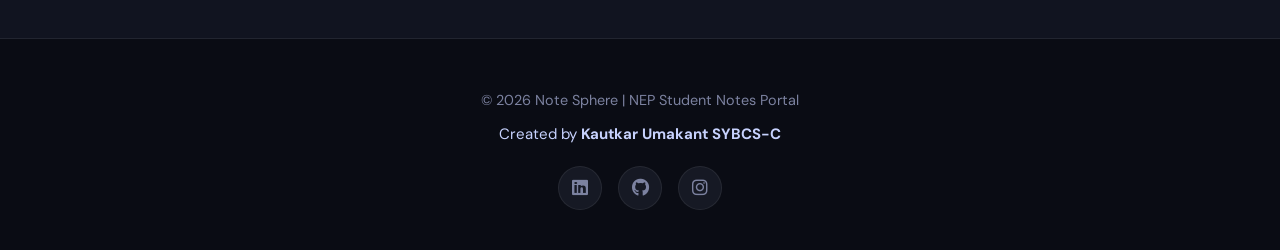
==== commit b199775f: "Complete authentication and admin ban system" ====
--- a/index.html
+++ b/index.html
@@ -25,6 +25,24 @@
       <a href="#question-papers">Question Papers</a>
       <a href="#features">Features</a>
       <a href="#contact">Contact</a>
+      <button type="button" class="auth-nav-btn" id="openAuthBtn" onclick="openAuthModal()">
+  Login
+</button>
+      <button type="button" class="user-nav-btn hidden" id="userNavBtn" onclick="toggleUserMenu()">Account</button>
+      <div class="user-menu hidden" id="userMenu">
+  <span id="loggedInStudent"></span>
+
+  <button
+    id="adminPanelBtn"
+    class="hidden"
+    onclick="openAdminPanel()">
+    ⚙ Admin Panel
+  </button>
+
+  <button onclick="logoutStudent()">
+    Logout
+  </button>
+</div>
     </nav>
   </header>
 
@@ -274,6 +292,8 @@
     <span>J2EE</span>
     <button onclick="openPaper('j2ee')">View Paper</button>
 </div>
+</div>
+</section>
 
   <!-- FEATURES -->
   <section class="features" id="features">
@@ -320,6 +340,149 @@
 
   </section>
 
+
+  <div class="auth-overlay" id="authModal">
+    <div class="auth-modal">
+      <button type="button" class="auth-close" onclick="closeAuthModal()">&times;</button>
+
+      <div id="loginPanel">
+        <span class="auth-kicker">NOTESPHERE COMMUNITY</span>
+        <h2>Student Login</h2>
+        <p class="auth-subtitle">Sign in with your Student ID.</p>
+        <form onsubmit="loginStudent(event)">
+          <label>Student ID</label>
+          <input id="loginStudentId" type="text" placeholder="Enter Student ID" required>
+          <label>Password</label>
+          <input id="loginPassword" type="password" placeholder="Enter password" required>
+          <button class="auth-submit" type="submit">Login</button>
+          <p class="auth-status" id="loginStatus"></p>
+        </form>
+        <p class="auth-switch">New student?
+          <button type="button" onclick="showRegisterPanel()">Create an account</button>
+        </p>
+      </div>
+
+      <div id="registerPanel" class="hidden">
+        <span class="auth-kicker">JOIN NOTESPHERE</span>
+        <h2>Create Student Account</h2>
+        <p class="auth-subtitle">Create your account for the student community.</p>
+        <form onsubmit="registerStudent(event)">
+          <label>Student ID</label>
+          <input id="registerStudentId" type="text" placeholder="Enter Student ID" required>
+          <label>Full Name</label>
+          <input id="registerName" type="text" placeholder="Enter full name" required>
+          <div class="auth-row">
+            <div>
+              <label>Year</label>
+              <select id="registerYear" required>
+                <option value="">Select year</option>
+                <option>1st Year</option><option>2nd Year</option>
+                <option>3rd Year</option><option>4th Year</option>
+              </select>
+            </div>
+            <div>
+              <label>Course</label>
+              <input id="registerCourse" type="text" value="BCS" required>
+            </div>
+          </div>
+          <label>Password</label>
+          <input id="registerPassword" type="password" minlength="6" placeholder="Minimum 6 characters" required>
+          <button class="auth-submit" type="submit">Create Account</button>
+          <p class="auth-status" id="registerStatus"></p>
+        </form>
+        <p class="auth-switch">Already registered?
+          <button type="button" onclick="showLoginPanel()">Back to login</button>
+        </p>
+      </div>
+    </div>
+  </div>
+  <!-- ================= ADMIN PANEL ================= -->
+<section id="adminPanel" class="admin-panel hidden">
+
+  <div class="admin-header">
+    <div>
+      <span class="auth-kicker">NOTESPHERE ADMIN</span>
+      <h1>Admin Dashboard</h1>
+      <p>Manage NoteSphere student accounts.</p>
+    </div>
+
+    <button onclick="closeAdminPanel()" class="admin-close-btn">
+      ✕ Close
+    </button>
+  </div>
+
+  <!-- STAT CARDS -->
+  <div class="admin-stats">
+
+    <div class="admin-stat-card">
+      <i class="fas fa-users"></i>
+      <div>
+        <span>Total Students</span>
+        <strong id="totalStudents">0</strong>
+      </div>
+    </div>
+
+    <div class="admin-stat-card">
+      <i class="fas fa-user-check"></i>
+      <div>
+        <span>Active Students</span>
+        <strong id="activeStudents">0</strong>
+      </div>
+    </div>
+
+    <div class="admin-stat-card">
+      <i class="fas fa-user-slash"></i>
+      <div>
+        <span>Banned Students</span>
+        <strong id="bannedStudents">0</strong>
+      </div>
+    </div>
+
+  </div>
+
+  <!-- STUDENT TABLE -->
+  <div class="admin-table-card">
+
+    <div class="admin-table-header">
+      <h2>Student Management</h2>
+
+      <button onclick="loadAdminStudents()" class="admin-refresh-btn">
+        <i class="fas fa-rotate"></i> Refresh
+      </button>
+    </div>
+
+    <div class="admin-table-wrapper">
+
+      <table class="admin-table">
+
+        <thead>
+          <tr>
+            <th>Student ID</th>
+            <th>Name</th>
+            <th>Year</th>
+            <th>Course</th>
+            <th>Role</th>
+            <th>Status</th>
+            <th>Action</th>
+          </tr>
+        </thead>
+
+        <tbody id="adminStudentTable">
+          <tr>
+            <td colspan="7" class="admin-loading">
+              Loading students...
+            </td>
+          </tr>
+        </tbody>
+
+      </table>
+
+    </div>
+
+  </div>
+
+</section>
+
   <!-- FOOTER -->
   <footer id="contact">
 
@@ -354,6 +517,8 @@
   </div>
 
 </footer>
+ <script src="https://cdn.jsdelivr.net/npm/@supabase/supabase-js@2"></script>
+ <script src="supabase-config.js"></script>
  <script src="script.js"></script>
 
 
--- a/style.css
+++ b/style.css
@@ -493,4 +493,318 @@
   .hero-image img { width: 100px; height: 100px; }
 
   .semester-container { grid-template-columns: 1fr; padding: 30px 5% 60px; }
+}
+/* ─── AUTHENTICATION / PHASE 2 ───────────────────────────────── */
+.hidden { display:none !important; }
+[hidden] { display:none !important; }
+
+.auth-nav-btn, .user-nav-btn {
+  border:1px solid rgba(108,99,255,.45);
+  background:rgba(108,99,255,.12);
+  color:var(--text);
+  border-radius:50px;
+  padding:7px 15px;
+  font-family:var(--font-body);
+  font-weight:600;
+  cursor:pointer;
+}
+.auth-nav-btn:hover, .user-nav-btn:hover { background:var(--accent); color:var(--white); }
+
+.user-menu {
+  position:absolute; top:60px; right:5%; min-width:210px;
+  background:var(--card); border:1px solid var(--border);
+  border-radius:var(--radius-md); padding:14px;
+  box-shadow:0 20px 50px rgba(0,0,0,.45); z-index:200;
+}
+.user-menu span { display:block; color:var(--muted); font-size:.85rem; margin-bottom:10px; }
+.user-menu button {
+  width:100%; border:0; border-radius:10px; padding:9px;
+  cursor:pointer; background:rgba(255,101,132,.12); color:var(--accent2);
+}
+
+.auth-overlay {
+  position:fixed; inset:0; z-index:1000; display:flex;
+  align-items:center; justify-content:center; padding:20px;
+  background:rgba(0,0,0,.72); backdrop-filter:blur(10px);
+}
+.auth-modal {
+  width:min(470px,100%); max-height:90vh; overflow-y:auto;
+  position:relative; background:var(--card);
+  border:1px solid var(--border); border-radius:var(--radius-lg);
+  padding:34px; box-shadow:0 30px 90px rgba(0,0,0,.55);
+}
+.auth-close {
+  position:absolute; top:12px; right:16px; border:0;
+  background:transparent; color:var(--muted); font-size:28px; cursor:pointer;
+}
+.auth-kicker { color:var(--accent); font-size:.72rem; font-weight:800; letter-spacing:1.5px; }
+.auth-modal h2 { font-family:var(--font-head); color:var(--white); margin:6px 0 4px; }
+.auth-subtitle { color:var(--muted); font-size:.9rem; margin-bottom:24px; }
+.auth-modal form { display:grid; gap:8px; }
+.auth-modal label { color:var(--text); font-size:.82rem; margin-top:6px; }
+.auth-modal input, .auth-modal select {
+  width:100%; border:1px solid var(--border); background:var(--surface);
+  color:var(--text); border-radius:10px; padding:12px 13px;
+  outline:none; font-family:var(--font-body);
+}
+.auth-modal input:focus, .auth-modal select:focus { border-color:var(--accent); }
+.auth-row { display:grid; grid-template-columns:1fr 1fr; gap:12px; }
+.auth-submit {
+  margin-top:10px; border:0; border-radius:50px; padding:13px 18px;
+  background:linear-gradient(135deg,var(--accent),#8b80ff);
+  color:var(--white); font-weight:700; cursor:pointer;
+}
+.auth-switch { margin-top:18px; text-align:center; color:var(--muted); font-size:.85rem; }
+.auth-switch button { border:0; background:transparent; color:var(--accent); cursor:pointer; font-weight:700; }
+.auth-status { min-height:20px; margin-top:4px; color:var(--accent2); font-size:.82rem; }
+
+@media (max-width:768px) {
+  header { flex-wrap:wrap; height:auto; min-height:68px; padding-top:10px; padding-bottom:10px; }
+  nav { flex-wrap:wrap; justify-content:flex-end; }
+  .auth-row { grid-template-columns:1fr; }
+  .auth-modal { padding:28px 22px; }
+}
+/* FIX: Keep authentication modal hidden until Login is clicked */
+.auth-overlay[hidden] {
+  display: none !important;
+}
+
+.auth-overlay:not([hidden]) {
+  display: flex;
+}
+/* ============================================================
+   NOTESPHERE LOGIN - DEFINITIVE MODAL FIX
+   ============================================================ */
+
+#authModal {
+  display: none !important;
+  position: fixed;
+  inset: 0;
+  z-index: 99999;
+  align-items: center;
+  justify-content: center;
+  padding: 20px;
+  background: rgba(0, 0, 0, 0.75);
+  backdrop-filter: blur(10px);
+  -webkit-backdrop-filter: blur(10px);
+}
+
+#authModal.auth-open {
+  display: flex !important;
+}
+
+#authModal .auth-modal {
+  display: block;
+  width: min(470px, 100%);
+  max-height: 90vh;
+  overflow-y: auto;
+  position: relative;
+  background: var(--card);
+  border: 1px solid var(--border);
+  border-radius: var(--radius-lg);
+  padding: 34px;
+  box-shadow: 0 30px 90px rgba(0, 0, 0, 0.55);
+}
+#adminPanelBtn {
+  margin-bottom: 8px;
+}
+/* ============================================================
+   ADMIN PANEL
+   ============================================================ */
+
+.admin-panel {
+  padding: 70px 6% 90px;
+  background: var(--surface);
+  border-top: 1px solid var(--border);
+  border-bottom: 1px solid var(--border);
+}
+
+.admin-header {
+  display: flex;
+  align-items: center;
+  justify-content: space-between;
+  gap: 20px;
+  margin-bottom: 35px;
+}
+
+.admin-header h1 {
+  font-family: var(--font-head);
+  color: var(--white);
+  font-size: clamp(1.8rem, 3vw, 2.6rem);
+  margin: 5px 0;
+}
+
+.admin-header p {
+  color: var(--muted);
+}
+
+.admin-close-btn,
+.admin-refresh-btn {
+  border: 1px solid rgba(108,99,255,.35);
+  background: rgba(108,99,255,.12);
+  color: var(--accent);
+  border-radius: 50px;
+  padding: 9px 17px;
+  font-family: var(--font-body);
+  font-weight: 600;
+  cursor: pointer;
+  transition: .2s;
+}
+
+.admin-close-btn:hover,
+.admin-refresh-btn:hover {
+  background: var(--accent);
+  color: var(--white);
+}
+
+/* STATISTICS */
+
+.admin-stats {
+  display: grid;
+  grid-template-columns: repeat(3, 1fr);
+  gap: 20px;
+  margin-bottom: 30px;
+}
+
+.admin-stat-card {
+  display: flex;
+  align-items: center;
+  gap: 18px;
+  padding: 25px;
+  background: var(--card);
+  border: 1px solid var(--border);
+  border-radius: var(--radius-md);
+}
+
+.admin-stat-card i {
+  font-size: 1.8rem;
+  color: var(--accent);
+}
+
+.admin-stat-card span {
+  display: block;
+  color: var(--muted);
+  font-size: .85rem;
+}
+
+.admin-stat-card strong {
+  display: block;
+  color: var(--white);
+  font-family: var(--font-head);
+  font-size: 1.7rem;
+}
+
+/* TABLE */
+
+.admin-table-card {
+  background: var(--card);
+  border: 1px solid var(--border);
+  border-radius: var(--radius-md);
+  overflow: hidden;
+}
+
+.admin-table-header {
+  display: flex;
+  align-items: center;
+  justify-content: space-between;
+  padding: 22px 25px;
+  border-bottom: 1px solid var(--border);
+}
+
+.admin-table-header h2 {
+  font-family: var(--font-head);
+  color: var(--white);
+  font-size: 1.15rem;
+}
+
+.admin-table-wrapper {
+  overflow-x: auto;
+}
+
+.admin-table {
+  width: 100%;
+  border-collapse: collapse;
+  min-width: 800px;
+}
+
+.admin-table th {
+  padding: 14px 18px;
+  text-align: left;
+  color: var(--muted);
+  font-size: .78rem;
+  text-transform: uppercase;
+  letter-spacing: .7px;
+  background: rgba(0,0,0,.12);
+}
+
+.admin-table td {
+  padding: 15px 18px;
+  color: var(--text);
+  border-top: 1px solid var(--border);
+  font-size: .88rem;
+}
+
+.admin-loading {
+  text-align: center !important;
+  color: var(--muted) !important;
+  padding: 30px !important;
+}
+
+/* ROLE / STATUS */
+
+.admin-role {
+  color: var(--accent);
+  font-weight: 600;
+}
+
+.admin-status-active {
+  color: #6ee7b7;
+  font-weight: 600;
+}
+
+.admin-status-banned {
+  color: var(--accent2);
+  font-weight: 600;
+}
+
+/* ACTION BUTTON */
+
+.admin-action-btn {
+  border: 1px solid rgba(255,101,132,.3);
+  background: rgba(255,101,132,.1);
+  color: var(--accent2);
+  border-radius: 8px;
+  padding: 6px 12px;
+  cursor: pointer;
+  font-size: .78rem;
+  font-weight: 600;
+}
+
+.admin-action-btn:hover {
+  background: var(--accent2);
+  color: var(--white);
+}
+
+/* MOBILE */
+
+@media (max-width: 768px) {
+
+  .admin-panel {
+    padding: 50px 5% 60px;
+  }
+
+  .admin-header {
+    align-items: flex-start;
+    flex-direction: column;
+  }
+
+  .admin-stats {
+    grid-template-columns: 1fr;
+  }
+
+  .admin-table-header {
+    gap: 15px;
+    align-items: flex-start;
+    flex-direction: column;
+  }
 }
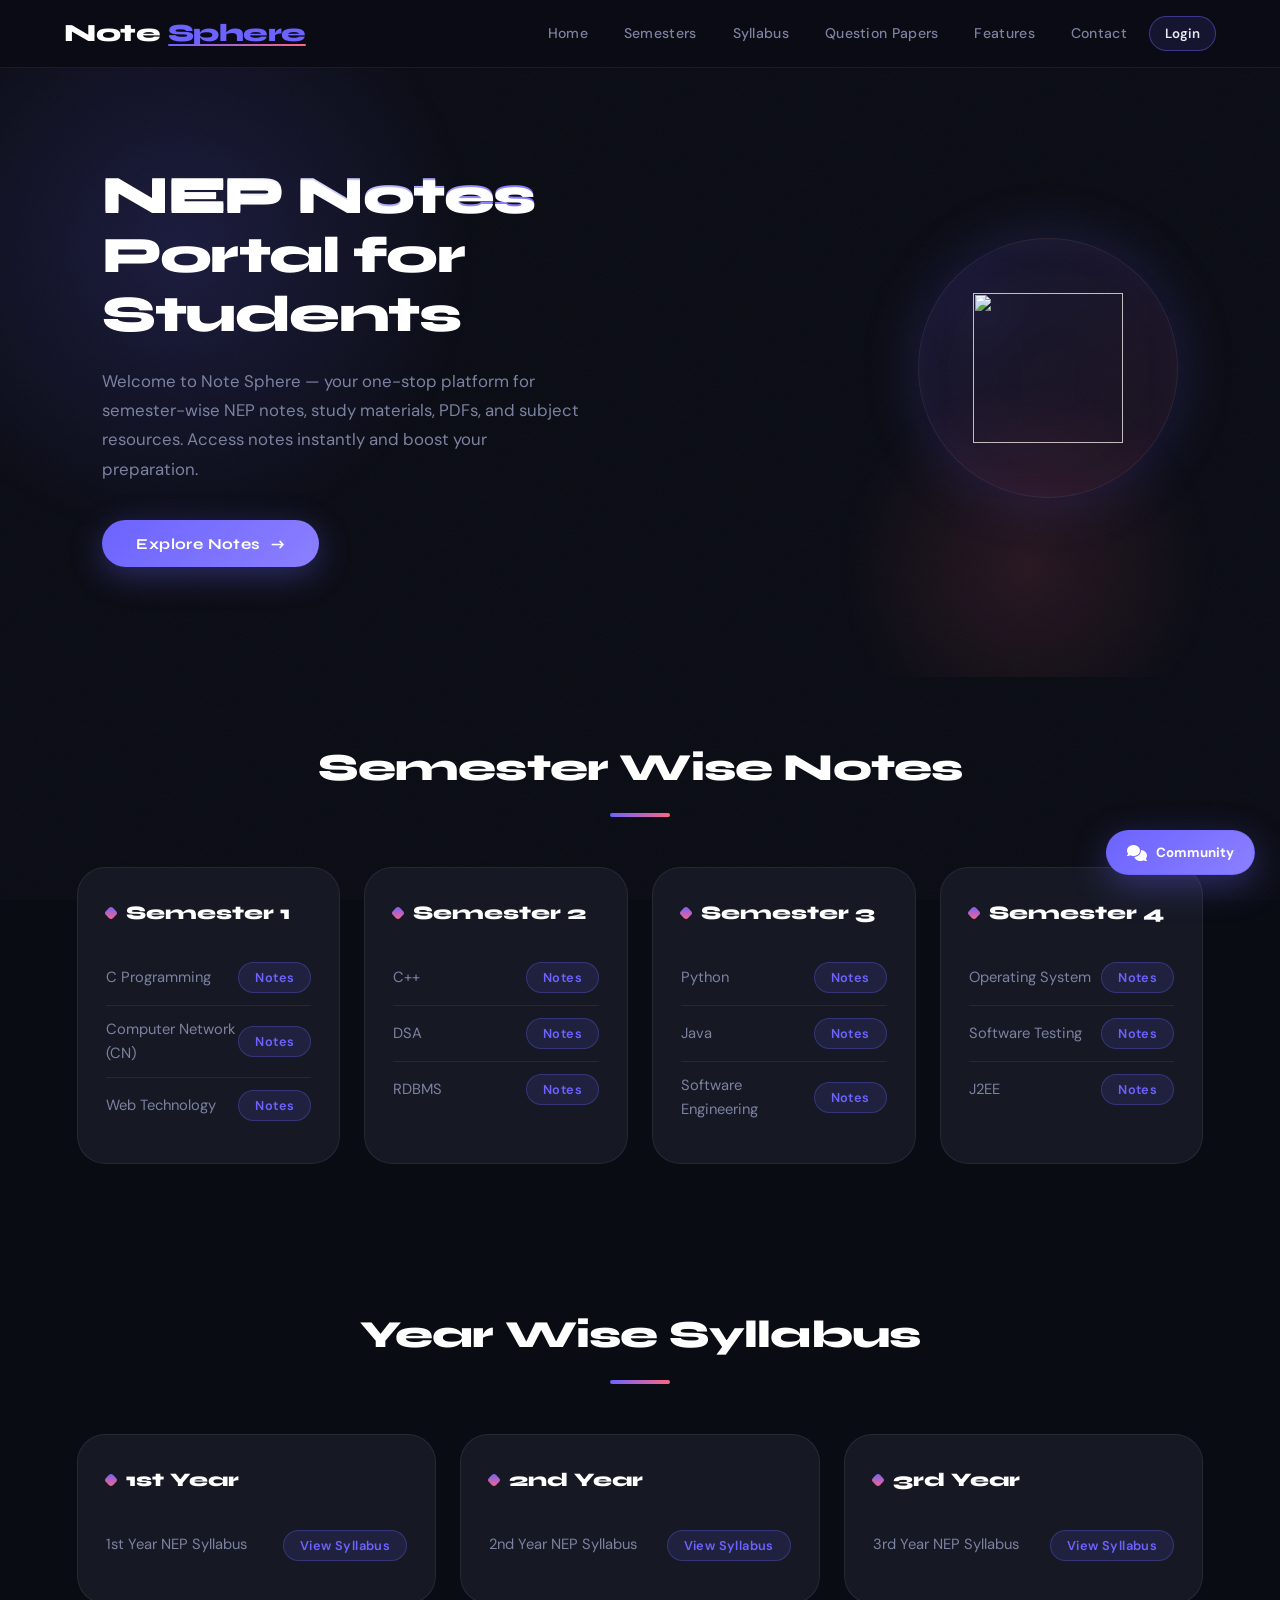
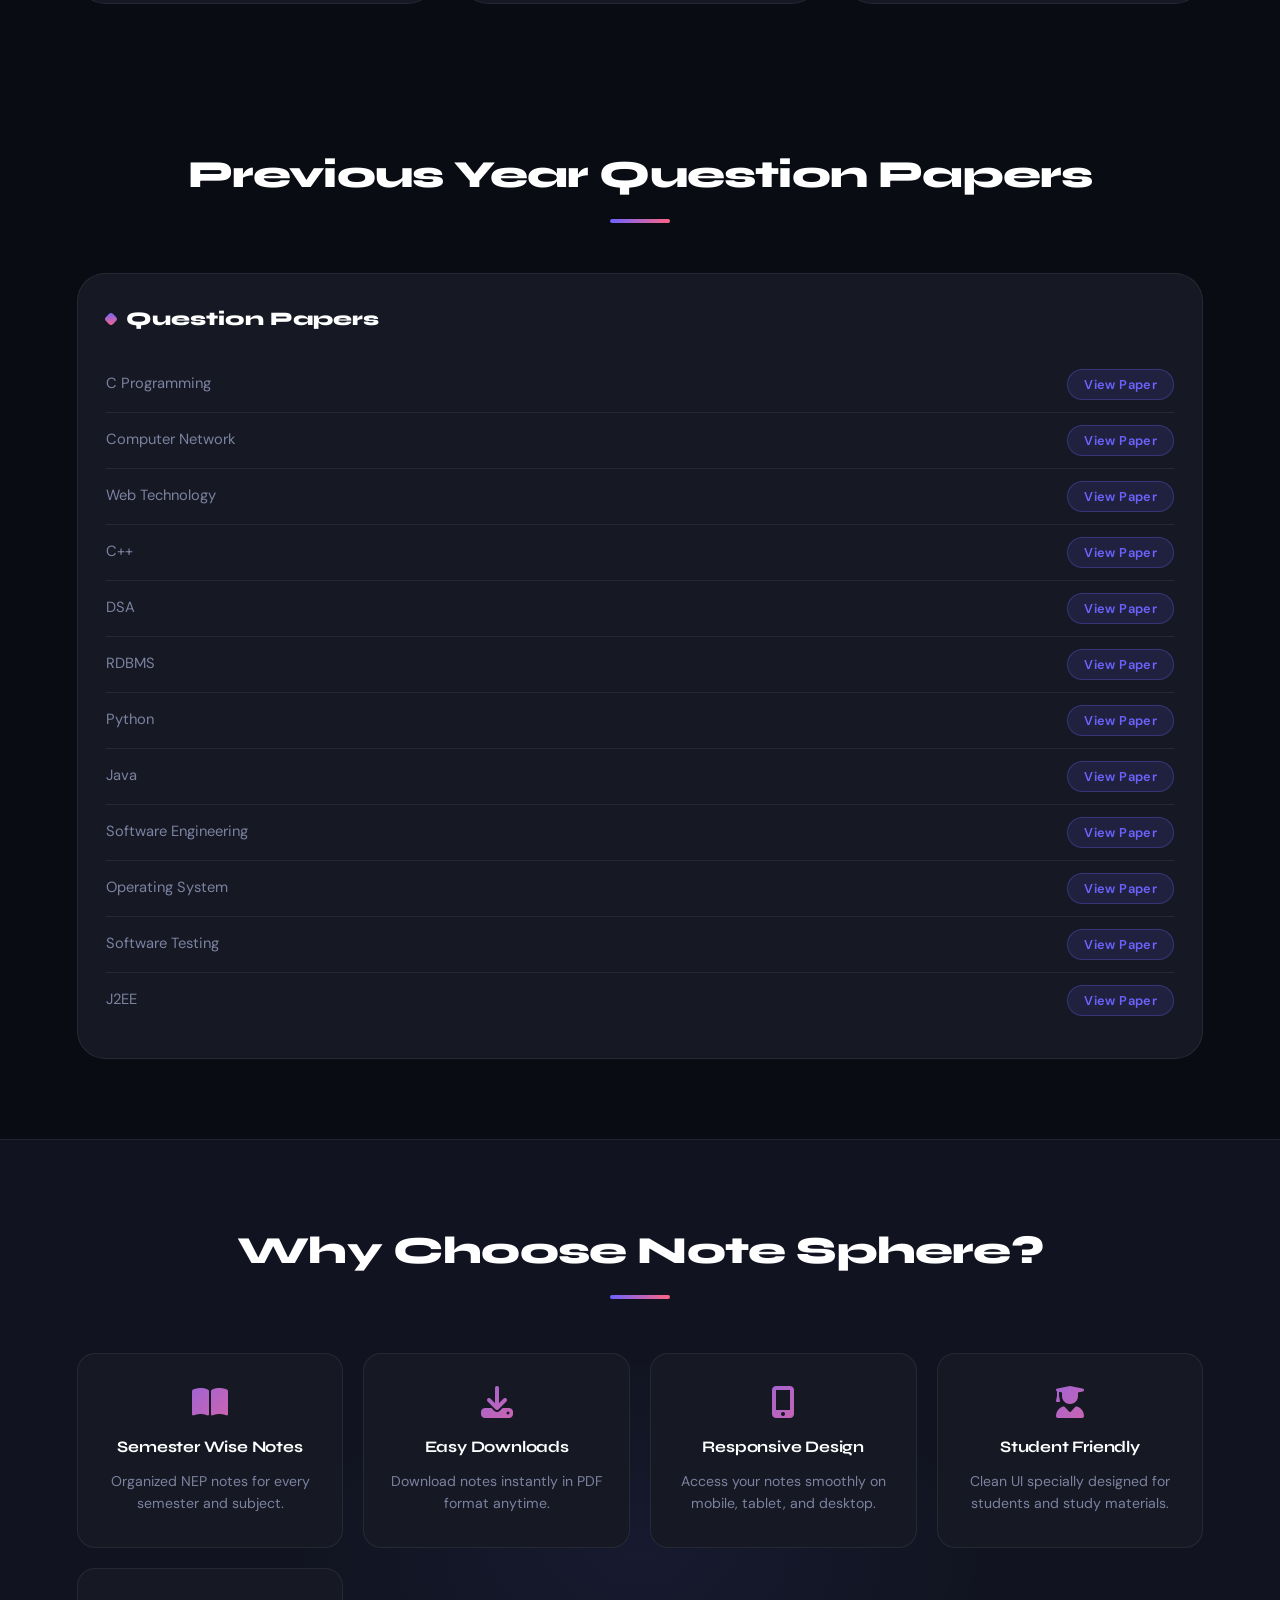
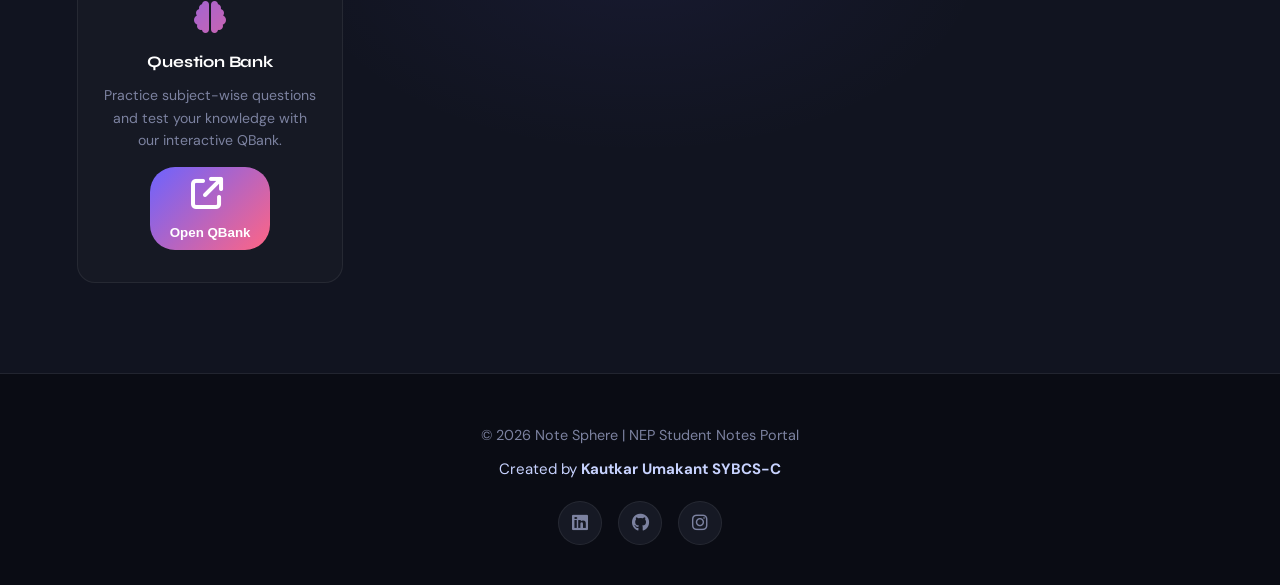
==== commit 3a1fff78: "Add QBank integration and UI updates" ====
--- a/index.html
+++ b/index.html
@@ -335,6 +335,23 @@
           Clean UI specially designed for students and study materials.
         </p>
       </div>
+      <div class="feature-box">
+  <i class="fas fa-brain"></i>
+
+  <h3>Question Bank</h3>
+
+  <p>
+    Practice subject-wise questions and test your knowledge
+    with our interactive QBank.
+  </p>
+
+  <button
+    class="qbank-btn"
+    onclick="openQBank()">
+    <i class="fas fa-arrow-up-right-from-square"></i>
+    Open QBank
+  </button>
+</div>
 
     </div>
 
@@ -515,6 +532,59 @@
     </a>
 
   </div>
+ 
+<!-- ================= COMMUNITY CHAT ================= -->
+
+<button id="communityChatBtn" class="community-chat-btn" onclick="openCommunityChat()">
+  <i class="fas fa-comments"></i>
+  <span>Community</span>
+</button>
+
+<div id="communityChat" class="community-chat hidden">
+
+  <div class="community-chat-header">
+    <div>
+      <span class="chat-kicker">NOTESPHERE COMMUNITY</span>
+      <h3>💬 Student Community</h3>
+    </div>
+
+    <button class="chat-close-btn" onclick="closeCommunityChat()">
+      &times;
+    </button>
+  </div>
+
+  <div class="community-chat-body" id="chatMessages">
+
+    <div class="chat-welcome">
+      <i class="fas fa-users"></i>
+      <h4>Welcome to NoteSphere Community</h4>
+      <p>
+        Connect with other students, ask questions and share knowledge.
+      </p>
+    </div>
+
+  </div>
+
+  <div class="community-chat-input">
+
+    <input
+      type="text"
+      id="chatMessageInput"
+      placeholder="Write a message..."
+      maxlength="500"
+      onkeydown="handleChatKey(event)"
+    >
+
+    <button
+    type="button"
+    onclick="sendChatMessage()"
+  >
+    <i class="fas fa-paper-plane"></i>
+  </button>
+
+  </div>
+
+</div>
 
 </footer>
  <script src="https://cdn.jsdelivr.net/npm/@supabase/supabase-js@2"></script>
--- a/style.css
+++ b/style.css
@@ -807,4 +807,894 @@
     align-items: flex-start;
     flex-direction: column;
   }
+}
+/* ============================================================
+   NOTESPHERE COMMUNITY CHAT
+   ============================================================ */
+
+.community-chat {
+  position: fixed;
+  right: 25px;
+  bottom: 25px;
+  z-index: 5000;
+  font-family: var(--font-body);
+}
+
+/* FLOATING BUTTON */
+
+.chat-toggle-btn {
+  position: relative;
+  width: 62px;
+  height: 62px;
+
+  border: none;
+  border-radius: 50%;
+
+  background: linear-gradient(
+    135deg,
+    var(--accent),
+    #8b80ff
+  );
+
+  color: var(--white);
+  font-size: 1.35rem;
+
+  cursor: pointer;
+
+  display: flex;
+  align-items: center;
+  justify-content: center;
+
+  box-shadow:
+    0 10px 35px rgba(108, 99, 255, .45);
+
+  transition:
+    transform .25s,
+    box-shadow .25s;
+}
+
+.chat-toggle-btn:hover {
+  transform: translateY(-4px) scale(1.05);
+
+  box-shadow:
+    0 15px 45px rgba(108, 99, 255, .6);
+}
+
+.chat-toggle-btn:active {
+  transform: scale(.96);
+}
+
+/* NOTIFICATION */
+
+.chat-notification {
+  position: absolute;
+  top: -3px;
+  right: -3px;
+
+  min-width: 21px;
+  height: 21px;
+
+  padding: 0 5px;
+
+  display: flex;
+  align-items: center;
+  justify-content: center;
+
+  background: var(--accent2);
+  color: var(--white);
+
+  border: 2px solid var(--bg);
+  border-radius: 50px;
+
+  font-size: .68rem;
+  font-weight: 700;
+}
+
+/* CHAT WINDOW */
+
+.community-chat-box {
+  position: absolute;
+
+  right: 0;
+  bottom: 78px;
+
+  width: 370px;
+  height: 540px;
+
+  display: none;
+  flex-direction: column;
+
+  background: var(--card);
+
+  border: 1px solid var(--border);
+  border-radius: var(--radius-lg);
+
+  overflow: hidden;
+
+  box-shadow:
+    0 25px 80px rgba(0, 0, 0, .65),
+    0 0 40px rgba(108, 99, 255, .12);
+}
+
+.community-chat-box.chat-open {
+  display: flex;
+  animation: chatOpen .25s ease both;
+}
+
+@keyframes chatOpen {
+  from {
+    opacity: 0;
+    transform: translateY(15px) scale(.96);
+  }
+
+  to {
+    opacity: 1;
+    transform: translateY(0) scale(1);
+  }
+}
+
+/* CHAT HEADER */
+
+.chat-header {
+  display: flex;
+  align-items: flex-start;
+  justify-content: space-between;
+
+  padding: 20px;
+
+  background:
+    linear-gradient(
+      135deg,
+      rgba(108, 99, 255, .18),
+      rgba(255, 101, 132, .08)
+    );
+
+  border-bottom: 1px solid var(--border);
+}
+
+.chat-kicker {
+  display: block;
+
+  color: var(--accent);
+
+  font-size: .65rem;
+  font-weight: 800;
+
+  letter-spacing: 1.4px;
+
+  margin-bottom: 4px;
+}
+
+.chat-header h3 {
+  display: flex;
+  align-items: center;
+  gap: 8px;
+
+  color: var(--white);
+
+  font-family: var(--font-head);
+  font-size: 1.05rem;
+}
+
+.chat-header h3 i {
+  color: var(--accent);
+}
+
+.chat-online {
+  display: flex;
+  align-items: center;
+  gap: 6px;
+
+  margin-top: 5px;
+
+  color: var(--muted);
+  font-size: .72rem;
+}
+
+.online-dot {
+  width: 7px;
+  height: 7px;
+
+  border-radius: 50%;
+
+  background: #6ee7b7;
+
+  box-shadow:
+    0 0 8px rgba(110, 231, 183, .7);
+}
+
+.chat-close-btn {
+  width: 32px;
+  height: 32px;
+
+  border: none;
+  border-radius: 50%;
+
+  background: rgba(255,255,255,.06);
+
+  color: var(--muted);
+
+  font-size: 1.4rem;
+
+  cursor: pointer;
+
+  transition:
+    background .2s,
+    color .2s;
+}
+
+.chat-close-btn:hover {
+  background: rgba(255,255,255,.12);
+  color: var(--white);
+}
+
+/* MESSAGES */
+
+.chat-messages {
+  flex: 1;
+
+  padding: 18px;
+
+  overflow-y: auto;
+
+  display: flex;
+  flex-direction: column;
+  gap: 10px;
+
+  scrollbar-width: thin;
+  scrollbar-color: var(--accent) transparent;
+}
+
+/* WELCOME */
+
+.chat-welcome {
+  text-align: center;
+
+  padding: 35px 20px;
+
+  color: var(--muted);
+}
+
+.chat-welcome-icon {
+  width: 55px;
+  height: 55px;
+
+  margin: 0 auto 15px;
+
+  display: flex;
+  align-items: center;
+  justify-content: center;
+
+  border-radius: 50%;
+
+  background: rgba(108,99,255,.12);
+
+  color: var(--accent);
+
+  font-size: 1.3rem;
+}
+
+.chat-welcome h4 {
+  color: var(--white);
+
+  font-family: var(--font-head);
+
+  font-size: .95rem;
+
+  margin-bottom: 7px;
+}
+
+.chat-welcome p {
+  font-size: .78rem;
+  line-height: 1.55;
+}
+
+/* LOGIN MESSAGE */
+
+.chat-login-message {
+  margin: 15px;
+
+  padding: 25px 18px;
+
+  text-align: center;
+
+  background: rgba(108,99,255,.07);
+
+  border: 1px solid rgba(108,99,255,.18);
+
+  border-radius: var(--radius-md);
+}
+
+.chat-login-message > i {
+  font-size: 1.5rem;
+  color: var(--accent);
+
+  display: block;
+  margin-bottom: 10px;
+}
+
+.chat-login-message strong {
+  display: block;
+
+  color: var(--white);
+
+  font-family: var(--font-head);
+
+  margin-bottom: 6px;
+}
+
+.chat-login-message p {
+  color: var(--muted);
+
+  font-size: .78rem;
+
+  margin-bottom: 15px;
+}
+
+.chat-login-message button {
+  border: none;
+
+  padding: 9px 18px;
+
+  border-radius: 50px;
+
+  background: var(--accent);
+
+  color: var(--white);
+
+  font-weight: 700;
+
+  cursor: pointer;
+}
+
+/* INPUT */
+
+.chat-input-area {
+  display: flex;
+  align-items: center;
+  gap: 8px;
+
+  padding: 12px;
+
+  border-top: 1px solid var(--border);
+
+  background: rgba(0,0,0,.12);
+}
+
+.chat-input-area input {
+  flex: 1;
+
+  min-width: 0;
+
+  padding: 11px 13px;
+
+  border: 1px solid var(--border);
+  border-radius: 50px;
+
+  background: var(--surface);
+
+  color: var(--text);
+
+  outline: none;
+
+  font-family: var(--font-body);
+  font-size: .82rem;
+}
+
+.chat-input-area input:focus {
+  border-color: rgba(108,99,255,.5);
+}
+
+.chat-input-area button {
+  flex-shrink: 0;
+
+  width: 40px;
+  height: 40px;
+
+  border: none;
+  border-radius: 50%;
+
+  background: var(--accent);
+
+  color: var(--white);
+
+  cursor: pointer;
+
+  transition: transform .2s;
+}
+
+.chat-input-area button:hover {
+  transform: scale(1.08);
+}
+
+/* MOBILE */
+
+@media (max-width: 500px) {
+
+  .community-chat {
+    right: 15px;
+    bottom: 15px;
+  }
+
+  .chat-toggle-btn {
+    width: 56px;
+    height: 56px;
+  }
+
+  .community-chat-box {
+    position: fixed;
+
+    right: 10px;
+    left: 10px;
+    bottom: 82px;
+
+    width: auto;
+    height: min(540px, calc(100vh - 110px));
+
+    border-radius: 22px;
+  }
+}
+/* ============================================================
+   NOTESPHERE COMMUNITY CHAT
+   ============================================================ */
+
+/* FLOATING COMMUNITY BUTTON */
+
+.community-chat-btn {
+  position: fixed;
+  right: 25px;
+  bottom: 25px;
+  z-index: 9000;
+
+  display: flex;
+  align-items: center;
+  gap: 9px;
+
+  padding: 13px 20px;
+
+  border: 1px solid rgba(108,99,255,.45);
+  border-radius: 50px;
+
+  background: linear-gradient(
+    135deg,
+    var(--accent),
+    #8b80ff
+  );
+
+  color: var(--white);
+
+  font-family: var(--font-body);
+  font-weight: 700;
+
+  cursor: pointer;
+
+  box-shadow:
+    0 10px 35px rgba(108,99,255,.35);
+
+  transition:
+    transform .2s,
+    box-shadow .2s;
+}
+
+.community-chat-btn i {
+  font-size: 1rem;
+}
+
+.community-chat-btn:hover {
+  transform: translateY(-4px);
+
+  box-shadow:
+    0 15px 45px rgba(108,99,255,.5);
+}
+
+
+/* CHAT WINDOW */
+
+.community-chat {
+  position: fixed;
+
+  right: 25px;
+  bottom: 90px;
+
+  width: 380px;
+  height: 520px;
+
+  z-index: 10000;
+
+  display: flex;
+  flex-direction: column;
+
+  background: var(--card);
+
+  border: 1px solid var(--border);
+
+  border-radius: var(--radius-lg);
+
+  overflow: hidden;
+
+  box-shadow:
+    0 25px 80px rgba(0,0,0,.65);
+
+  animation: chatAppear .25s ease;
+}
+
+
+/* HEADER */
+
+.community-chat-header {
+
+  display: flex;
+
+  align-items: center;
+  justify-content: space-between;
+
+  padding: 18px 20px;
+
+  background:
+    linear-gradient(
+      135deg,
+      rgba(108,99,255,.18),
+      rgba(255,101,132,.08)
+    );
+
+  border-bottom: 1px solid var(--border);
+}
+
+.chat-kicker {
+
+  display: block;
+
+  color: var(--accent);
+
+  font-size: .65rem;
+
+  font-weight: 800;
+
+  letter-spacing: 1.5px;
+}
+
+.community-chat-header h3 {
+
+  margin-top: 3px;
+
+  font-family: var(--font-head);
+
+  color: var(--white);
+
+  font-size: 1.05rem;
+}
+
+.chat-close-btn {
+
+  border: none;
+
+  background: transparent;
+
+  color: var(--muted);
+
+  font-size: 25px;
+
+  cursor: pointer;
+
+  width: 35px;
+  height: 35px;
+
+  border-radius: 50%;
+}
+
+.chat-close-btn:hover {
+
+  background: rgba(255,255,255,.08);
+
+  color: var(--white);
+}
+
+
+/* MESSAGES */
+
+.community-chat-body {
+
+  flex: 1;
+
+  padding: 18px;
+
+  overflow-y: auto;
+
+  display: flex;
+  flex-direction: column;
+
+  gap: 10px;
+}
+
+.chat-welcome {
+
+  text-align: center;
+
+  margin: auto;
+
+  max-width: 260px;
+
+  color: var(--muted);
+}
+
+.chat-welcome i {
+
+  font-size: 2.3rem;
+
+  margin-bottom: 12px;
+
+  color: var(--accent);
+}
+
+.chat-welcome h4 {
+
+  color: var(--white);
+
+  font-family: var(--font-head);
+
+  margin-bottom: 7px;
+}
+
+.chat-welcome p {
+
+  font-size: .82rem;
+
+  line-height: 1.5;
+}
+
+
+/* INPUT */
+
+.community-chat-input {
+
+  display: flex;
+
+  gap: 8px;
+
+  padding: 13px;
+
+  border-top: 1px solid var(--border);
+
+  background: var(--surface);
+}
+
+.community-chat-input input {
+
+  flex: 1;
+
+  min-width: 0;
+
+  border: 1px solid var(--border);
+
+  background: var(--card);
+
+  color: var(--text);
+
+  border-radius: 50px;
+
+  padding: 11px 15px;
+
+  outline: none;
+
+  font-family: var(--font-body);
+}
+
+.community-chat-input input:focus {
+
+  border-color: var(--accent);
+}
+
+.community-chat-input button {
+
+  width: 42px;
+  height: 42px;
+
+  flex-shrink: 0;
+
+  border: none;
+
+  border-radius: 50%;
+
+  background: var(--accent);
+
+  color: white;
+
+  cursor: pointer;
+
+  transition: .2s;
+}
+
+.community-chat-input button:hover {
+
+  background: #8178ff;
+
+  transform: scale(1.05);
+}
+
+
+/* HIDDEN */
+
+.community-chat.hidden {
+
+  display: none !important;
+}
+
+
+/* ANIMATION */
+
+@keyframes chatAppear {
+
+  from {
+
+    opacity: 0;
+
+    transform:
+      translateY(20px)
+      scale(.95);
+  }
+
+  to {
+
+    opacity: 1;
+
+    transform:
+      translateY(0)
+      scale(1);
+  }
+}
+
+
+/* MOBILE */
+
+@media (max-width: 600px) {
+
+  .community-chat {
+
+    right: 10px;
+    left: 10px;
+
+    bottom: 80px;
+
+    width: auto;
+
+    height: 70vh;
+
+    border-radius: 20px;
+  }
+
+  .community-chat-btn {
+
+    right: 15px;
+    bottom: 15px;
+
+    padding: 13px 17px;
+  }
+
+  .community-chat-btn span {
+
+    display: none;
+  }
+}
+/* COMMUNITY CHAT - HIDDEN BY DEFAULT */
+#communityChat {
+  display: none;
+}
+
+#communityChat:not(.hidden) {
+  display: flex;
+}
+.hidden {
+  display: none !important;
+}
+.chat-login-required {
+  width: 100%;
+  padding: 15px;
+  text-align: center;
+  color: #64748b;
+  font-size: 14px;
+}
+
+.chat-login-required button {
+  display: block;
+  width: 90%;
+  margin: 12px auto 0;
+  padding: 11px 20px;
+  border: none;
+  border-radius: 10px;
+  background: #4f46e5;
+  color: white;
+  font-size: 15px;
+  font-weight: 600;
+  cursor: pointer;
+  transition: 0.2s ease;
+}
+
+.chat-login-required button:hover {
+  transform: translateY(-1px);
+  opacity: 0.9;
+}
+.chat-message-user {
+  font-weight: 600;
+  font-size: 13px;
+  margin-bottom: 5px;
+}
+
+.chat-message-text {
+  font-size: 15px;
+}
+
+.chat-message-time {
+  font-size: 11px;
+  opacity: 0.65;
+  margin-top: 5px;
+}
+.chat-delete-btn {
+  border: none;
+  background: transparent;
+  cursor: pointer;
+  font-size: 11px;
+  margin-top: 4px;
+  opacity: 0.7;
+}
+
+.chat-delete-btn:hover {
+  opacity: 1;
+}
+.chat-delete-btn {
+  background: transparent;
+  border: none;
+  color: #ef4444;
+  cursor: pointer;
+  font-size: 12px;
+  padding: 4px 7px;
+  border-radius: 5px;
+  opacity: 0.7;
+  transition: all 0.2s ease;
+}
+
+.chat-delete-btn:hover {
+  opacity: 1;
+  background: rgba(239, 68, 68, 0.15);
+  transform: scale(1.05);
+}
+
+.chat-message-actions {
+  display: flex;
+  justify-content: flex-end;
+}
+.admin-protected {
+  display: inline-block;
+  padding: 6px 10px;
+  border-radius: 8px;
+  font-size: 12px;
+  font-weight: 600;
+  color: #a5b4fc;
+  background: rgba(99, 102, 241, 0.12);
+}
+.qbank-btn {
+  margin-top: 15px;
+  padding: 10px 20px;
+  border: none;
+  border-radius: 25px;
+  background: linear-gradient(
+    135deg,
+    var(--accent),
+    var(--accent2)
+  );
+  color: white;
+  font-weight: 700;
+  cursor: pointer;
+  transition: 0.25s;
+}
+
+.qbank-btn i {
+  color: #fff !important;
+  -webkit-text-fill-color: #fff !important;
+  background: none !important;
+  margin-right: 6px;
+}
+
+.qbank-btn:hover {
+  transform: translateY(-3px);
+  box-shadow: 0 8px 20px rgba(0, 0, 0, 0.25);
 }
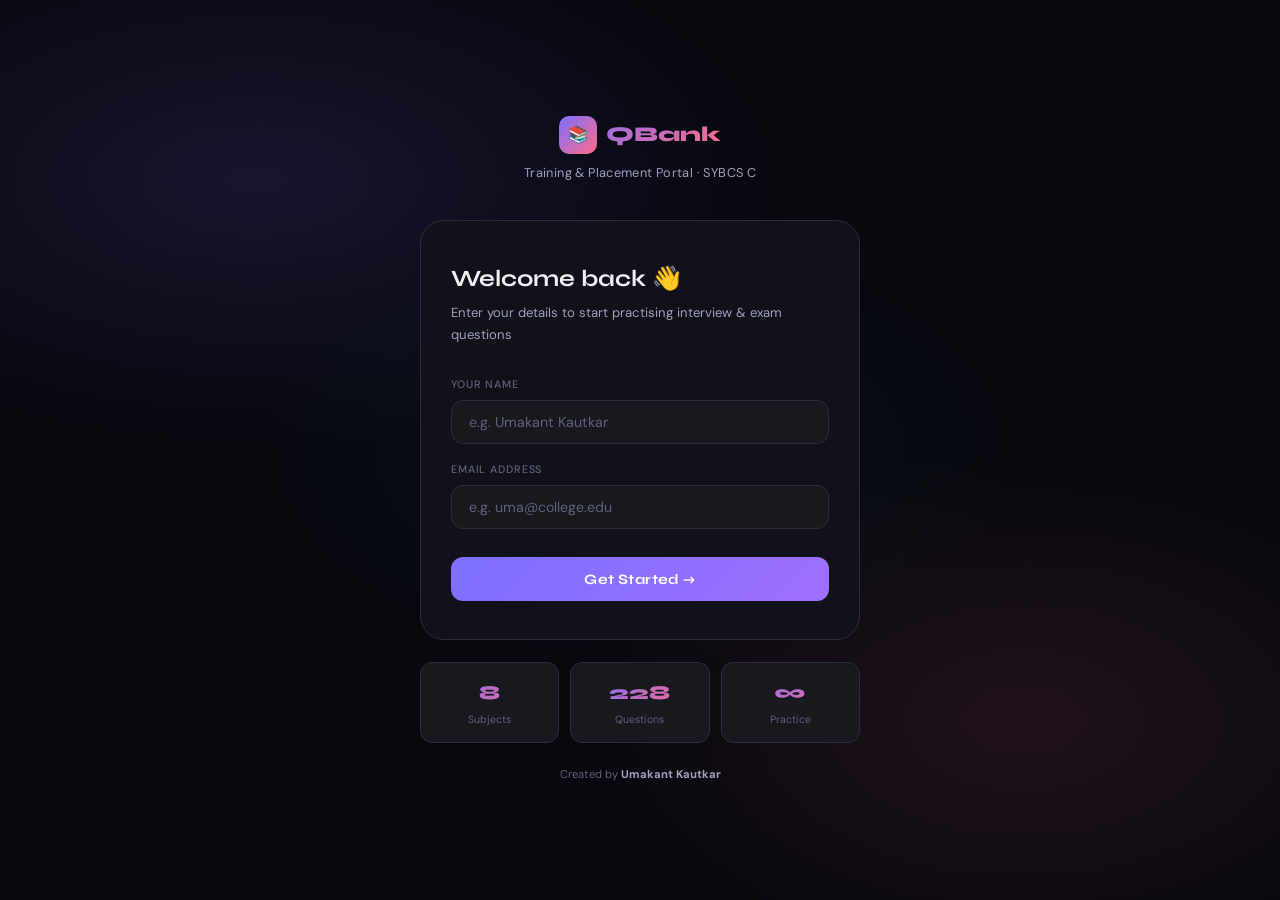
==== commit 749f1820: "Integrate QBank with NoteSphere" ====
--- a/index.html
+++ b/index.html
@@ -1,596 +1,176 @@
 <!DOCTYPE html>
 <html lang="en">
 <head>
-  <meta charset="UTF-8" />
-  <meta name="viewport" content="width=device-width, initial-scale=1.0"/>
-  <title>Note Sphere - NEP Notes Portal</title>
-
-  <link rel="stylesheet" href="https://cdnjs.cloudflare.com/ajax/libs/font-awesome/6.5.2/css/all.min.css"/>
-
-  <link rel="stylesheet" href="style.css" />
+<meta charset="UTF-8">
+<meta name="viewport" content="width=device-width, initial-scale=1.0">
+<title>Programming QBank — Training & Placement Portal</title>
+<link rel="preconnect" href="https://fonts.googleapis.com">
+<link href="https://fonts.googleapis.com/css2?family=Syne:wght@400;600;700;800&family=DM+Sans:ital,opsz,wght@0,9..40,300;0,9..40,400;0,9..40,500;1,9..40,400&display=swap" rel="stylesheet">
+<link rel="stylesheet" href="qbank.css">
 </head>
-
 <body>
 
-  <!-- HEADER -->
-  <header>
-    <div class="logo">
-      Note <span>Sphere</span>
+<!-- ==================== LOGIN PAGE ==================== -->
+<div id="page-login" class="page active">
+  <div class="login-wrap">
+    <div class="login-brand fade-up">
+      <div class="login-brand-logo">
+        <div class="logo-icon">📚</div>
+        QBank
+      </div>
+      <p>Training &amp; Placement Portal · SYBCS C</p>
     </div>
+    <div class="login-card fade-up-1">
+  <h2>Welcome back 👋</h2>
+  <p class="sub">Enter your details to start practising interview & exam questions</p>
 
-    <nav>
-      <a href="#">Home</a>
-      <a href="#semester">Semesters</a>
-      <a href="#syllabus">Syllabus</a>
-      <a href="#question-papers">Question Papers</a>
-      <a href="#features">Features</a>
-      <a href="#contact">Contact</a>
-      <button type="button" class="auth-nav-btn" id="openAuthBtn" onclick="openAuthModal()">
-  Login
-</button>
-      <button type="button" class="user-nav-btn hidden" id="userNavBtn" onclick="toggleUserMenu()">Account</button>
-      <div class="user-menu hidden" id="userMenu">
-  <span id="loggedInStudent"></span>
+  <div class="lfield">
+    <label>Your Name</label>
+    <input
+      type="text"
+      id="inp-name"
+      placeholder="e.g. Umakant Kautkar"
+      autocomplete="name"
+    >
+  </div>
 
-  <button
-    id="adminPanelBtn"
-    class="hidden"
-    onclick="openAdminPanel()">
-    ⚙ Admin Panel
-  </button>
+  <div class="lfield">
+    <label>Email Address</label>
+    <input
+      type="email"
+      id="inp-email"
+      placeholder="e.g. uma@college.edu"
+      autocomplete="email"
+    >
+  </div>
 
-  <button onclick="logoutStudent()">
-    Logout
+  <button class="btn-login" id="login-btn" type="button">
+    Get Started →
   </button>
 </div>
-    </nav>
-  </header>
-
-  <!-- HERO SECTION -->
-  <section class="hero">
-
-    <div class="hero-text">
-      <h1>NEP Notes Portal for Students</h1>
-
-      <p>
-        Welcome to Note Sphere — your one-stop platform for semester-wise
-        NEP notes, study materials, PDFs, and subject resources.
-        Access notes instantly and boost your preparation.
-      </p>
-
-      <button onclick="scrollToSemester()">
-        Explore Notes
-      </button>
-    </div>
-
-    <div class="hero-image">
-      <img src="https://cdn-icons-png.flaticon.com/512/3135/3135755.png" alt="">
-    </div>
-
-  </section>
-
-  <!-- SEMESTER SECTION -->
-  <h1 class="section-title" id="semester">
-    Semester Wise Notes
-  </h1>
-
-  <section class="semester-container">
-
-    <!-- SEM 1 -->
-    <div class="semester-card">
-      <h2>Semester 1</h2>
-
-      <div class="subject">
-        <span>C Programming</span>
-        <button onclick="downloadNote('C Programming')">
-          Notes
-        </button>
+    <div class="login-stats fade-up-2">
+      <div class="lstat">
+        <div class="lstat-num">8</div>
+        <div class="lstat-lbl">Subjects</div>
       </div>
-
-      <div class="subject">
-        <span>Computer Network (CN)</span>
-        <button onclick="downloadNote('Computer Network')">
-          Notes
-        </button>
+      <div class="lstat">
+        <div class="lstat-num" id="total-q-count">—</div>
+        <div class="lstat-lbl">Questions</div>
       </div>
-
-      <div class="subject">
-        <span>Web Technology</span>
-        <button onclick="downloadNote('Web Technology')">
-          Notes
-        </button>
+      <div class="lstat">
+        <div class="lstat-num">∞</div>
+        <div class="lstat-lbl">Practice</div>
       </div>
     </div>
+    <div class="login-footer fade-up-3">Created by <strong style="color:var(--tx2)">Umakant Kautkar</strong></div>
+  </div>
+</div>
 
-    <!-- SEM 2 -->
-    <div class="semester-card">
-      <h2>Semester 2</h2>
+<!-- ==================== MAIN PAGE ==================== -->
+<div id="page-main" class="page">
 
-      <div class="subject">
-        <span>C++</span>
-        <button onclick="downloadNote('C++')">
-          Notes
-        </button>
+  <!-- TOPBAR -->
+  <div class="topbar">
+    <span class="topbar-logo">📚 QBank</span>
+    <span class="topbar-center" id="topbar-center">Training &amp; Placement</span>
+    <button class="profile-btn" id="profile-btn" title="Your profile">?</button>
+  </div>
+
+  <!-- SUBJECTS VIEW -->
+  <div id="view-subjects" class="main-body">
+    <div class="view-header fade-up">
+      <div class="view-title">Choose a Subject</div>
+      <div class="view-sub">Select a topic to practise interview and exam questions</div>
+    </div>
+    <div class="subjects-grid" id="subjects-grid"></div>
+    <div class="footer">Created by <strong>Umakant Kautkar</strong> · SYBCS B</div>
+  </div>
+
+  <!-- QUESTIONS VIEW -->
+  <div id="view-questions" class="main-body" style="display:none">
+    <div class="q-toprow">
+      <button class="back-btn" id="back-btn">← Subjects</button>
+      <span class="q-subject-name" id="q-subj-name"></span>
+      <span class="q-badge-counter" id="q-counter">Q 1 / 1</span>
+    </div>
+    <div class="q-stats">
+      <div class="stat-card">
+        <div class="stat-num" id="st-total">0</div>
+        <div class="stat-lbl">Total Qs</div>
       </div>
-
-      <div class="subject">
-        <span>DSA</span>
-        <button onclick="downloadNote('DSA')">
-          Notes
-        </button>
+      <div class="stat-card">
+        <div class="stat-num green" id="st-done">0</div>
+        <div class="stat-lbl">Marked Done</div>
       </div>
-
-      <div class="subject">
-        <span>RDBMS</span>
-        <button onclick="downloadNote('RDBMS')">
-          Notes
-        </button>
+      <div class="stat-card">
+        <div class="stat-num pink" id="st-cur">1</div>
+        <div class="stat-lbl">Current</div>
       </div>
     </div>
-
-    <!-- SEM 3 -->
-    <div class="semester-card">
-      <h2>Semester 3</h2>
-
-      <div class="subject">
-        <span>Python</span>
-        <button onclick="downloadNote('Python')">
-          Notes
-        </button>
+    <div class="q-pbar-wrap">
+      <div class="q-pbar-top">
+        <span id="pbar-label">Progress</span>
+        <span id="pbar-pct">0%</span>
       </div>
-
-      <div class="subject">
-        <span>Java</span>
-        <button onclick="downloadNote('Java')">
-          Notes
-        </button>
+      <div class="q-pbar"><div class="q-pbar-fill" id="q-pbar-fill" style="width:0%"></div></div>
+    </div>
+    <div class="q-card" id="q-card">
+      <div class="q-card-meta">
+        <span class="q-num-pill" id="q-num-pill">Q1</span>
+        <span class="diff-badge" id="q-diff-badge">easy</span>
       </div>
-
-      <div class="subject">
-        <span>Software Engineering</span>
-        <button onclick="downloadNote('Software Engineering')">
-          Notes
-        </button>
-      </div>
+      <div class="q-card-title" id="q-title"></div>
+      <div class="q-card-content" id="q-content"></div>
     </div>
-
-    <!-- SEM 4 -->
-    <div class="semester-card">
-      <h2>Semester 4</h2>
-
-      <div class="subject">
-        <span>Operating System</span>
-        <button onclick="downloadNote('Operating System')">
-          Notes
-        </button>
-      </div>
-
-      <div class="subject">
-        <span>Software Testing</span>
-        <button onclick="downloadNote('Software Testing')">
-          Notes
-        </button>
-      </div>
-
-      <div class="subject">
-        <span>J2EE</span>
-        <button onclick="downloadNote('J2EE')">
-          Notes
-        </button>
-      </div>
+    <div class="solved-dots" id="solved-dots"></div>
+    <div class="q-controls" style="margin-top:1.1rem">
+      <button class="btn" id="prev-btn">← Prev</button>
+      <button class="btn btn-primary" id="next-btn">Next →</button>
+      <button class="btn btn-random" id="rand-btn">🎲 Random</button>
+      <button class="btn btn-success" id="done-btn">✓ Mark Done</button>
+      <span class="toast" id="done-toast">✓ Saved!</span>
     </div>
-
-  </section>
-  <!-- SYLLABUS SECTION -->
-<h1 class="section-title" id="syllabus">
-  Year Wise Syllabus
-</h1>
-
-<section class="semester-container">
-
-  <!-- 1ST YEAR -->
-  <div class="semester-card">
-    <h2>1st Year</h2>
-
-    <div class="subject">
-      <span>1st Year NEP Syllabus</span>
-      <button onclick="openSyllabus('1st-year')">
-        View Syllabus
-      </button>
-    </div>
-  </div>
-
-  <!-- 2ND YEAR -->
-  <div class="semester-card">
-    <h2>2nd Year</h2>
-
-    <div class="subject">
-      <span>2nd Year NEP Syllabus</span>
-      <button onclick="openSyllabus('2nd-year')">
-        View Syllabus
-      </button>
-    </div>
-  </div>
-
-  <!-- 3RD YEAR -->
-  <div class="semester-card">
-    <h2>3rd Year</h2>
-
-    <div class="subject">
-      <span>3rd Year NEP Syllabus</span>
-      <button onclick="openSyllabus('3rd-year')">
-        View Syllabus
-      </button>
-    </div>
-  </div>
-
-</section>
-  <h1 class="section-title" id="question-papers">
-    Previous Year Question Papers
-</h1>
-
-<section class="semester-container">
-
-    <div class="semester-card">
-        <h2>Question Papers</h2>
-  <div class="subject">
-    <span>C Programming</span>
-    <button onclick="openPaper('c')">View Paper</button>
-</div>
-
-<div class="subject">
-    <span>Computer Network</span>
-    <button onclick="openPaper('cn')">View Paper</button>
-</div>
-
-<div class="subject">
-    <span>Web Technology</span>
-    <button onclick="openPaper('wt')">View Paper</button>
-</div>
-
-<div class="subject">
-    <span>C++</span>
-    <button onclick="openPaper('cpp')">View Paper</button>
-</div>
-
-<div class="subject">
-    <span>DSA</span>
-    <button onclick="openPaper('dsa')">View Paper</button>
-</div>
-
-<div class="subject">
-    <span>RDBMS</span>
-    <button onclick="openPaper('rdbms')">View Paper</button>
-</div>
-
-<div class="subject">
-    <span>Python</span>
-    <button onclick="openPaper('python')">View Paper</button>
-</div>
-
-<div class="subject">
-    <span>Java</span>
-    <button onclick="openPaper('java')">View Paper</button>
-</div>
-
-<div class="subject">
-    <span>Software Engineering</span>
-    <button onclick="openPaper('se')">View Paper</button>
-</div>
-
-<div class="subject">
-    <span>Operating System</span>
-    <button onclick="openPaper('os')">View Paper</button>
-</div>
-
-<div class="subject">
-    <span>Software Testing</span>
-    <button onclick="openPaper('st')">View Paper</button>
-</div>
-
-<div class="subject">
-    <span>J2EE</span>
-    <button onclick="openPaper('j2ee')">View Paper</button>
-</div>
-</div>
-</section>
-
-  <!-- FEATURES -->
-  <section class="features" id="features">
-
-    <h1 class="section-title">
-      Why Choose Note Sphere?
-    </h1>
-
-    <div class="feature-grid">
-
-      <div class="feature-box">
-        <i class="fas fa-book-open"></i>
-        <h3>Semester Wise Notes</h3>
-        <p>
-          Organized NEP notes for every semester and subject.
-        </p>
-      </div>
-
-      <div class="feature-box">
-        <i class="fas fa-download"></i>
-        <h3>Easy Downloads</h3>
-        <p>
-          Download notes instantly in PDF format anytime.
-        </p>
-      </div>
-
-      <div class="feature-box">
-        <i class="fas fa-mobile-alt"></i>
-        <h3>Responsive Design</h3>
-        <p>
-          Access your notes smoothly on mobile, tablet, and desktop.
-        </p>
-      </div>
-
-      <div class="feature-box">
-        <i class="fas fa-user-graduate"></i>
-        <h3>Student Friendly</h3>
-        <p>
-          Clean UI specially designed for students and study materials.
-        </p>
-      </div>
-      <div class="feature-box">
-  <i class="fas fa-brain"></i>
-
-  <h3>Question Bank</h3>
-
-  <p>
-    Practice subject-wise questions and test your knowledge
-    with our interactive QBank.
-  </p>
-
-  <button
-    class="qbank-btn"
-    onclick="openQBank()">
-    <i class="fas fa-arrow-up-right-from-square"></i>
-    Open QBank
-  </button>
-</div>
-
-    </div>
-
-  </section>
-
-
-  <div class="auth-overlay" id="authModal">
-    <div class="auth-modal">
-      <button type="button" class="auth-close" onclick="closeAuthModal()">&times;</button>
-
-      <div id="loginPanel">
-        <span class="auth-kicker">NOTESPHERE COMMUNITY</span>
-        <h2>Student Login</h2>
-        <p class="auth-subtitle">Sign in with your Student ID.</p>
-        <form onsubmit="loginStudent(event)">
-          <label>Student ID</label>
-          <input id="loginStudentId" type="text" placeholder="Enter Student ID" required>
-          <label>Password</label>
-          <input id="loginPassword" type="password" placeholder="Enter password" required>
-          <button class="auth-submit" type="submit">Login</button>
-          <p class="auth-status" id="loginStatus"></p>
-        </form>
-        <p class="auth-switch">New student?
-          <button type="button" onclick="showRegisterPanel()">Create an account</button>
-        </p>
-      </div>
-
-      <div id="registerPanel" class="hidden">
-        <span class="auth-kicker">JOIN NOTESPHERE</span>
-        <h2>Create Student Account</h2>
-        <p class="auth-subtitle">Create your account for the student community.</p>
-        <form onsubmit="registerStudent(event)">
-          <label>Student ID</label>
-          <input id="registerStudentId" type="text" placeholder="Enter Student ID" required>
-          <label>Full Name</label>
-          <input id="registerName" type="text" placeholder="Enter full name" required>
-          <div class="auth-row">
-            <div>
-              <label>Year</label>
-              <select id="registerYear" required>
-                <option value="">Select year</option>
-                <option>1st Year</option><option>2nd Year</option>
-                <option>3rd Year</option><option>4th Year</option>
-              </select>
-            </div>
-            <div>
-              <label>Course</label>
-              <input id="registerCourse" type="text" value="BCS" required>
-            </div>
-          </div>
-          <label>Password</label>
-          <input id="registerPassword" type="password" minlength="6" placeholder="Minimum 6 characters" required>
-          <button class="auth-submit" type="submit">Create Account</button>
-          <p class="auth-status" id="registerStatus"></p>
-        </form>
-        <p class="auth-switch">Already registered?
-          <button type="button" onclick="showLoginPanel()">Back to login</button>
-        </p>
-      </div>
-    </div>
-  </div>
-  <!-- ================= ADMIN PANEL ================= -->
-<section id="adminPanel" class="admin-panel hidden">
-
-  <div class="admin-header">
-    <div>
-      <span class="auth-kicker">NOTESPHERE ADMIN</span>
-      <h1>Admin Dashboard</h1>
-      <p>Manage NoteSphere student accounts.</p>
-    </div>
-
-    <button onclick="closeAdminPanel()" class="admin-close-btn">
-      ✕ Close
-    </button>
-  </div>
-
-  <!-- STAT CARDS -->
-  <div class="admin-stats">
-
-    <div class="admin-stat-card">
-      <i class="fas fa-users"></i>
-      <div>
-        <span>Total Students</span>
-        <strong id="totalStudents">0</strong>
-      </div>
-    </div>
-
-    <div class="admin-stat-card">
-      <i class="fas fa-user-check"></i>
-      <div>
-        <span>Active Students</span>
-        <strong id="activeStudents">0</strong>
-      </div>
-    </div>
-
-    <div class="admin-stat-card">
-      <i class="fas fa-user-slash"></i>
-      <div>
-        <span>Banned Students</span>
-        <strong id="bannedStudents">0</strong>
-      </div>
-    </div>
-
-  </div>
-
-  <!-- STUDENT TABLE -->
-  <div class="admin-table-card">
-
-    <div class="admin-table-header">
-      <h2>Student Management</h2>
-
-      <button onclick="loadAdminStudents()" class="admin-refresh-btn">
-        <i class="fas fa-rotate"></i> Refresh
-      </button>
-    </div>
-
-    <div class="admin-table-wrapper">
-
-      <table class="admin-table">
-
-        <thead>
-          <tr>
-            <th>Student ID</th>
-            <th>Name</th>
-            <th>Year</th>
-            <th>Course</th>
-            <th>Role</th>
-            <th>Status</th>
-            <th>Action</th>
-          </tr>
-        </thead>
-
-        <tbody id="adminStudentTable">
-          <tr>
-            <td colspan="7" class="admin-loading">
-              Loading students...
-            </td>
-          </tr>
-        </tbody>
-
-      </table>
-
-    </div>
-
-  </div>
-
-</section>
-
-  <!-- FOOTER -->
-  <footer id="contact">
-
-  <p>
-    © 2026 Note Sphere | NEP Student Notes Portal
-  </p>
-
-  <p style="margin-top:10px; font-size:15px; color:#c7d2fe;">
-    Created by <strong>Kautkar Umakant SYBCS-C</strong>
-  </p>
-
-  <div style="margin-top:20px;">
-
-    <a href="https://www.linkedin.com/in/umakant-kautkar-6a0180312/"
-       target="_blank"
-       style="color:white; margin:0 12px; font-size:24px; text-decoration:none;">
-      <i class="fab fa-linkedin"></i>
-    </a>
-
-    <a href="https://github.com/Umakant45"
-       target="_blank"
-       style="color:white; margin:0 12px; font-size:24px; text-decoration:none;">
-      <i class="fab fa-github"></i>
-    </a>
-
-    <a href="https://www.instagram.com/umakant_kautkar/"
-       target="_blank"
-       style="color:white; margin:0 12px; font-size:24px; text-decoration:none;">
-      <i class="fab fa-instagram"></i>
-    </a>
-
-  </div>
- 
-<!-- ================= COMMUNITY CHAT ================= -->
-
-<button id="communityChatBtn" class="community-chat-btn" onclick="openCommunityChat()">
-  <i class="fas fa-comments"></i>
-  <span>Community</span>
-</button>
-
-<div id="communityChat" class="community-chat hidden">
-
-  <div class="community-chat-header">
-    <div>
-      <span class="chat-kicker">NOTESPHERE COMMUNITY</span>
-      <h3>💬 Student Community</h3>
-    </div>
-
-    <button class="chat-close-btn" onclick="closeCommunityChat()">
-      &times;
-    </button>
-  </div>
-
-  <div class="community-chat-body" id="chatMessages">
-
-    <div class="chat-welcome">
-      <i class="fas fa-users"></i>
-      <h4>Welcome to NoteSphere Community</h4>
-      <p>
-        Connect with other students, ask questions and share knowledge.
-      </p>
-    </div>
-
-  </div>
-
-  <div class="community-chat-input">
-
-    <input
-      type="text"
-      id="chatMessageInput"
-      placeholder="Write a message..."
-      maxlength="500"
-      onkeydown="handleChatKey(event)"
-    >
-
-    <button
-    type="button"
-    onclick="sendChatMessage()"
-  >
-    <i class="fas fa-paper-plane"></i>
-  </button>
-
+    <div class="footer">Created by <strong>Umakant Kautkar</strong> · SYBCS B</div>
   </div>
 
 </div>
 
-</footer>
- <script src="https://cdn.jsdelivr.net/npm/@supabase/supabase-js@2"></script>
- <script src="supabase-config.js"></script>
- <script src="script.js"></script>
+<!-- ==================== PROFILE OVERLAY ==================== -->
+<div id="overlay" class="overlay" style="display:none" onclick="closeProfileOnBg(event)">
+  <div class="profile-panel" id="profile-panel">
+    <div class="pp-head">
+      <h2>Your Profile</h2>
+      <button class="close-btn" id="close-profile">✕</button>
+    </div>
+    <div class="pp-body">
+      <div class="avatar-row">
+        <div class="avatar" id="pp-avatar">U</div>
+        <div class="avatar-info">
+          <div class="av-name" id="pp-name">—</div>
+          <div class="av-email" id="pp-email">—</div>
+        </div>
+      </div>
+      <div class="pp-stats">
+        <div class="pp-stat">
+          <div class="pp-stat-num" id="pp-total">0</div>
+          <div class="pp-stat-lbl">Questions done</div>
+        </div>
+        <div class="pp-stat">
+          <div class="pp-stat-num" id="pp-subjects">0</div>
+          <div class="pp-stat-lbl">Subjects tried</div>
+        </div>
+      </div>
+      <div class="pp-section-title">By subject</div>
+      <div class="subj-breakdown" id="pp-breakdown"></div>
+      <div class="pp-section-title">Recent activity</div>
+      <div id="pp-progress"></div>
+      <button class="logout-btn" id="logout-btn">Log out</button>
+    </div>
+  </div>
+</div>
 
+<script src="qbank.js"></script>
 
 </body>
-</html>+</html>
+
--- a/qbank.css
+++ b/qbank.css
@@ -0,0 +1,1467 @@
+* {
+  box-sizing: border-box;
+  margin: 0;
+  padding: 0;
+}
+
+:root {
+  --bg: #08080f;
+  --s1: #111119;
+  --s2: #18181f;
+  --s3: #222230;
+  --bd: #2c2c3e;
+  --bd2: #3a3a52;
+  --acc: #7c6fff;
+  --acc2: #ff6b8a;
+  --acc3: #00d4aa;
+  --tx: #eeeef5;
+  --tx2: #a0a0be;
+  --tx3: #60607a;
+  --easy: #00d4aa;
+  --medium: #f59e0b;
+  --hard: #f43f5e;
+  --theory: #a78bfa;
+  --program: #38bdf8;
+
+  --r8: 8px;
+  --r12: 12px;
+  --r16: 16px;
+  --r20: 20px;
+  --r24: 24px;
+}
+
+html,
+body {
+  min-height: 100%;
+  background: var(--bg);
+  color: var(--tx);
+  font-family: "DM Sans", sans-serif;
+  font-size: 15px;
+  line-height: 1.65;
+  overflow-x: hidden;
+}
+
+body {
+  min-height: 100vh;
+}
+
+::-webkit-scrollbar {
+  width: 5px;
+}
+
+::-webkit-scrollbar-track {
+  background: transparent;
+}
+
+::-webkit-scrollbar-thumb {
+  background: var(--bd2);
+  border-radius: 3px;
+}
+
+button {
+  font-family: "DM Sans", sans-serif;
+  cursor: pointer;
+}
+
+input {
+  font-family: "DM Sans", sans-serif;
+}
+
+/* ===================== ANIMATIONS ===================== */
+
+@keyframes fadeUp {
+  from {
+    opacity: 0;
+    transform: translateY(18px);
+  }
+
+  to {
+    opacity: 1;
+    transform: translateY(0);
+  }
+}
+
+@keyframes fadeIn {
+  from {
+    opacity: 0;
+  }
+
+  to {
+    opacity: 1;
+  }
+}
+
+@keyframes spin {
+  from {
+    transform: rotate(0deg);
+  }
+
+  to {
+    transform: rotate(360deg);
+  }
+}
+
+@keyframes pulse {
+  0%,
+  100% {
+    opacity: 1;
+  }
+
+  50% {
+    opacity: 0.5;
+  }
+}
+
+@keyframes slideIn {
+  from {
+    transform: translateX(100%);
+    opacity: 0;
+  }
+
+  to {
+    transform: translateX(0);
+    opacity: 1;
+  }
+}
+
+@keyframes bgMove {
+  0% {
+    background-position: 0% 50%;
+  }
+
+  50% {
+    background-position: 100% 50%;
+  }
+
+  100% {
+    background-position: 0% 50%;
+  }
+}
+
+.fade-up {
+  animation: fadeUp 0.45s ease both;
+}
+
+.fade-up-1 {
+  animation: fadeUp 0.45s 0.05s ease both;
+}
+
+.fade-up-2 {
+  animation: fadeUp 0.45s 0.1s ease both;
+}
+
+.fade-up-3 {
+  animation: fadeUp 0.45s 0.15s ease both;
+}
+
+.fade-up-4 {
+  animation: fadeUp 0.45s 0.2s ease both;
+}
+
+/* ===================== PAGE SYSTEM ===================== */
+
+.page {
+  display: none;
+  min-height: 100vh;
+}
+
+.page.active {
+  display: block;
+}
+
+/* ===================== LOGIN PAGE ===================== */
+
+#page-login {
+  min-height: 100vh;
+  background: var(--bg);
+  position: relative;
+
+  display: flex;
+  align-items: center;
+  justify-content: center;
+
+  padding: 2rem 1rem;
+}
+
+#page-login::before {
+  content: "";
+  position: fixed;
+  inset: 0;
+
+  background:
+    radial-gradient(
+      ellipse 70% 50% at 20% 20%,
+      rgba(124, 111, 255, 0.13) 0%,
+      transparent 60%
+    ),
+    radial-gradient(
+      ellipse 60% 50% at 80% 80%,
+      rgba(255, 107, 138, 0.1) 0%,
+      transparent 60%
+    ),
+    radial-gradient(
+      ellipse 50% 40% at 50% 50%,
+      rgba(0, 212, 170, 0.06) 0%,
+      transparent 60%
+    );
+
+  pointer-events: none;
+  z-index: 0;
+}
+
+.login-wrap {
+  position: relative;
+  z-index: 1;
+  width: 100%;
+  max-width: 440px;
+}
+
+.login-brand {
+  text-align: center;
+  margin-bottom: 2.5rem;
+}
+
+.login-brand-logo {
+  display: inline-flex;
+  align-items: center;
+  gap: 0.6rem;
+
+  font-family: "Syne", sans-serif;
+  font-size: 1.4rem;
+  font-weight: 800;
+
+  background: linear-gradient(
+    135deg,
+    var(--acc) 0%,
+    var(--acc2) 100%
+  );
+
+  -webkit-background-clip: text;
+  -webkit-text-fill-color: transparent;
+  background-clip: text;
+
+  margin-bottom: 0.5rem;
+}
+
+.login-brand-logo .logo-icon {
+  width: 38px;
+  height: 38px;
+  border-radius: 10px;
+
+  background: linear-gradient(
+    135deg,
+    var(--acc),
+    var(--acc2)
+  );
+
+  display: flex;
+  align-items: center;
+  justify-content: center;
+
+  font-size: 1.1rem;
+
+  -webkit-text-fill-color: #fff;
+  color: #fff;
+
+  flex-shrink: 0;
+}
+
+.login-brand p {
+  color: var(--tx2);
+  font-size: 0.85rem;
+  letter-spacing: 0.03em;
+}
+
+.login-card {
+  background: var(--s1);
+  border: 1px solid var(--bd);
+  border-radius: var(--r24);
+  padding: 2.5rem 2rem;
+}
+
+.login-card h2 {
+  font-family: "Syne", sans-serif;
+  font-size: 1.55rem;
+  font-weight: 700;
+  margin-bottom: 0.35rem;
+}
+
+.login-card .sub {
+  color: var(--tx2);
+  font-size: 0.875rem;
+  margin-bottom: 2rem;
+}
+
+.lfield {
+  margin-bottom: 1.1rem;
+}
+
+.lfield label {
+  display: block;
+  font-size: 0.72rem;
+  font-weight: 500;
+  letter-spacing: 0.08em;
+  text-transform: uppercase;
+  color: var(--tx3);
+  margin-bottom: 0.45rem;
+}
+
+.lfield input {
+  width: 100%;
+  background: var(--s2);
+  border: 1.5px solid var(--bd);
+  border-radius: var(--r12);
+  padding: 0.8rem 1.1rem;
+  color: var(--tx);
+  font-size: 0.95rem;
+  outline: none;
+
+  transition:
+    border-color 0.2s,
+    box-shadow 0.2s;
+}
+
+.lfield input:focus {
+  border-color: var(--acc);
+  box-shadow: 0 0 0 3px rgba(124, 111, 255, 0.15);
+}
+
+.lfield input::placeholder {
+  color: var(--tx3);
+}
+
+.btn-login {
+  width: 100%;
+  margin-top: 0.75rem;
+
+  background: linear-gradient(
+    135deg,
+    var(--acc),
+    #9f6fff
+  );
+
+  color: #fff;
+  border: none;
+  border-radius: var(--r12);
+
+  padding: 0.9rem;
+
+  font-family: "Syne", sans-serif;
+  font-size: 0.95rem;
+  font-weight: 700;
+  letter-spacing: 0.03em;
+
+  transition:
+    opacity 0.2s,
+    transform 0.12s;
+}
+
+.btn-login:hover {
+  opacity: 0.9;
+  transform: translateY(-1px);
+}
+
+.btn-login:active {
+  transform: scale(0.98);
+}
+
+.login-footer {
+  text-align: center;
+  margin-top: 1.5rem;
+  font-size: 0.75rem;
+  color: var(--tx3);
+}
+
+.login-stats {
+  display: grid;
+  grid-template-columns: repeat(3, 1fr);
+  gap: 0.75rem;
+  margin-top: 1.5rem;
+}
+
+.lstat {
+  background: var(--s2);
+  border: 1px solid var(--bd);
+  border-radius: var(--r12);
+  padding: 0.9rem;
+  text-align: center;
+}
+
+.lstat-num {
+  font-family: "Syne", sans-serif;
+  font-size: 1.3rem;
+  font-weight: 800;
+
+  background: linear-gradient(
+    135deg,
+    var(--acc),
+    var(--acc2)
+  );
+
+  -webkit-background-clip: text;
+  -webkit-text-fill-color: transparent;
+  background-clip: text;
+}
+
+.lstat-lbl {
+  font-size: 0.7rem;
+  color: var(--tx3);
+  margin-top: 0.15rem;
+}
+
+/* ===================== TOPBAR ===================== */
+
+.topbar {
+  display: flex;
+  align-items: center;
+  justify-content: space-between;
+  gap: 1rem;
+
+  padding: 0.85rem 1.5rem;
+
+  background: rgba(17, 17, 25, 0.92);
+  border-bottom: 1px solid var(--bd);
+
+  position: sticky;
+  top: 0;
+  z-index: 200;
+
+  backdrop-filter: blur(12px);
+  -webkit-backdrop-filter: blur(12px);
+}
+
+.topbar-logo {
+  font-family: "Syne", sans-serif;
+  font-weight: 800;
+  font-size: 1.05rem;
+
+  background: linear-gradient(
+    135deg,
+    var(--acc),
+    var(--acc2)
+  );
+
+  -webkit-background-clip: text;
+  -webkit-text-fill-color: transparent;
+  background-clip: text;
+
+  white-space: nowrap;
+}
+
+.topbar-center {
+  font-size: 0.8rem;
+  color: var(--tx2);
+
+  background: var(--s2);
+  border: 1px solid var(--bd);
+  border-radius: 20px;
+
+  padding: 0.3rem 0.9rem;
+
+  white-space: nowrap;
+}
+
+.profile-btn {
+  width: 36px;
+  height: 36px;
+  border-radius: 50%;
+  flex-shrink: 0;
+
+  background: linear-gradient(
+    135deg,
+    var(--acc),
+    var(--acc2)
+  );
+
+  border: none;
+  color: #fff;
+
+  font-family: "Syne", sans-serif;
+  font-weight: 800;
+  font-size: 0.8rem;
+
+  transition:
+    transform 0.2s,
+    box-shadow 0.2s;
+}
+
+.profile-btn:hover {
+  transform: scale(1.1);
+  box-shadow: 0 0 0 3px rgba(124, 111, 255, 0.3);
+}
+
+/* ===================== MAIN LAYOUT ===================== */
+
+.main-body {
+  flex: 1;
+  padding: 1.5rem;
+
+  max-width: 960px;
+  margin: 0 auto;
+
+  width: 100%;
+}
+
+/* ===================== SUBJECTS VIEW ===================== */
+
+.view-header {
+  margin-bottom: 2rem;
+}
+
+.view-title {
+  font-family: "Syne", sans-serif;
+  font-size: 1.65rem;
+  font-weight: 800;
+  margin-bottom: 0.3rem;
+}
+
+.view-sub {
+  color: var(--tx2);
+  font-size: 0.88rem;
+}
+
+.subjects-grid {
+  display: grid;
+  grid-template-columns: repeat(
+    auto-fill,
+    minmax(210px, 1fr)
+  );
+  gap: 1rem;
+}
+
+.subject-card {
+  background: var(--s1);
+  border: 1px solid var(--bd);
+  border-radius: var(--r20);
+
+  padding: 1.4rem;
+
+  cursor: pointer;
+  position: relative;
+  overflow: hidden;
+
+  transition:
+    border-color 0.22s,
+    transform 0.18s;
+
+  animation: fadeUp 0.4s ease both;
+}
+
+.subject-card:nth-child(1) {
+  animation-delay: 0.04s;
+}
+
+.subject-card:nth-child(2) {
+  animation-delay: 0.08s;
+}
+
+.subject-card:nth-child(3) {
+  animation-delay: 0.12s;
+}
+
+.subject-card:nth-child(4) {
+  animation-delay: 0.16s;
+}
+
+.subject-card:nth-child(5) {
+  animation-delay: 0.2s;
+}
+
+.subject-card:nth-child(6) {
+  animation-delay: 0.24s;
+}
+
+.subject-card:nth-child(7) {
+  animation-delay: 0.28s;
+}
+
+.subject-card:nth-child(8) {
+  animation-delay: 0.32s;
+}
+
+.subject-card::after {
+  content: "";
+  position: absolute;
+  inset: 0;
+
+  background: linear-gradient(
+    135deg,
+    var(--acc),
+    var(--acc2)
+  );
+
+  opacity: 0;
+  transition: opacity 0.22s;
+
+  pointer-events: none;
+}
+
+.subject-card:hover {
+  border-color: var(--acc);
+  transform: translateY(-4px);
+}
+
+.subject-card:hover::after {
+  opacity: 0.04;
+}
+
+.subject-card:active {
+  transform: scale(0.98);
+}
+
+.sc-icon {
+  font-size: 2rem;
+  margin-bottom: 0.9rem;
+  display: block;
+}
+
+.sc-title {
+  font-family: "Syne", sans-serif;
+  font-size: 1rem;
+  font-weight: 700;
+  margin-bottom: 0.4rem;
+}
+
+.sc-desc {
+  font-size: 0.78rem;
+  color: var(--tx2);
+  line-height: 1.55;
+  margin-bottom: 0.8rem;
+}
+
+.sc-meta {
+  display: flex;
+  align-items: center;
+  justify-content: space-between;
+}
+
+.sc-count {
+  font-size: 0.72rem;
+  color: var(--tx3);
+
+  background: var(--s2);
+  border: 1px solid var(--bd);
+  border-radius: 20px;
+
+  padding: 0.2rem 0.65rem;
+}
+
+.sc-arrow {
+  color: var(--tx3);
+  font-size: 0.85rem;
+
+  transition:
+    color 0.2s,
+    transform 0.2s;
+}
+
+.subject-card:hover .sc-arrow {
+  color: var(--acc);
+  transform: translateX(4px);
+}
+
+/* ===================== QUESTIONS VIEW ===================== */
+
+.q-toprow {
+  display: flex;
+  align-items: center;
+  gap: 0.85rem;
+
+  margin-bottom: 1.5rem;
+
+  flex-wrap: wrap;
+}
+
+.back-btn {
+  display: flex;
+  align-items: center;
+  gap: 0.4rem;
+
+  background: var(--s1);
+  border: 1px solid var(--bd);
+  border-radius: var(--r8);
+
+  padding: 0.5rem 0.9rem;
+
+  color: var(--tx2);
+  font-size: 0.83rem;
+
+  transition:
+    border-color 0.2s,
+    color 0.2s;
+}
+
+.back-btn:hover {
+  border-color: var(--acc);
+  color: var(--acc);
+}
+
+.q-subject-name {
+  font-family: "Syne", sans-serif;
+  font-size: 1.2rem;
+  font-weight: 700;
+}
+
+.q-badge-counter {
+  margin-left: auto;
+
+  font-size: 0.75rem;
+  color: var(--tx2);
+
+  background: var(--s2);
+  border: 1px solid var(--bd);
+  border-radius: 20px;
+
+  padding: 0.28rem 0.8rem;
+
+  white-space: nowrap;
+}
+
+/* ===================== STATS ===================== */
+
+.q-stats {
+  display: grid;
+  grid-template-columns: repeat(3, 1fr);
+
+  gap: 0.75rem;
+
+  margin-bottom: 1.2rem;
+}
+
+.stat-card {
+  background: var(--s1);
+  border: 1px solid var(--bd);
+  border-radius: var(--r16);
+
+  padding: 0.9rem 1rem;
+
+  text-align: center;
+}
+
+.stat-num {
+  font-family: "Syne", sans-serif;
+  font-size: 1.5rem;
+  font-weight: 800;
+
+  background: linear-gradient(
+    135deg,
+    var(--acc),
+    var(--acc2)
+  );
+
+  -webkit-background-clip: text;
+  -webkit-text-fill-color: transparent;
+  background-clip: text;
+}
+
+.stat-num.green {
+  background: linear-gradient(
+    135deg,
+    var(--easy),
+    #00a884
+  );
+
+  -webkit-background-clip: text;
+  background-clip: text;
+}
+
+.stat-num.pink {
+  background: linear-gradient(
+    135deg,
+    var(--acc2),
+    #ff9db5
+  );
+
+  -webkit-background-clip: text;
+  background-clip: text;
+}
+
+.stat-lbl {
+  font-size: 0.72rem;
+  color: var(--tx3);
+  margin-top: 0.15rem;
+}
+
+/* ===================== PROGRESS BAR ===================== */
+
+.q-pbar-wrap {
+  margin-bottom: 1.5rem;
+}
+
+.q-pbar-top {
+  display: flex;
+  justify-content: space-between;
+
+  font-size: 0.73rem;
+  color: var(--tx3);
+
+  margin-bottom: 0.4rem;
+}
+
+.q-pbar {
+  height: 5px;
+  background: var(--s2);
+  border-radius: 3px;
+  overflow: hidden;
+}
+
+.q-pbar-fill {
+  height: 100%;
+  border-radius: 3px;
+
+  background: linear-gradient(
+    90deg,
+    var(--acc),
+    var(--acc2)
+  );
+
+  transition: width 0.35s cubic-bezier(0.4, 0, 0.2, 1);
+}
+
+/* ===================== QUESTION CARD ===================== */
+
+.q-card {
+  background: var(--s1);
+  border: 1px solid var(--bd);
+  border-radius: var(--r20);
+
+  padding: 1.6rem 1.75rem;
+
+  margin-bottom: 1.25rem;
+
+  animation: fadeUp 0.3s ease both;
+}
+
+.q-card-meta {
+  display: flex;
+  align-items: center;
+
+  gap: 0.7rem;
+
+  flex-wrap: wrap;
+
+  margin-bottom: 1rem;
+}
+
+.q-num-pill {
+  font-size: 0.7rem;
+  color: var(--tx3);
+
+  background: var(--s2);
+  border: 1px solid var(--bd);
+  border-radius: 20px;
+
+  padding: 0.2rem 0.65rem;
+
+  font-weight: 500;
+}
+
+.diff-badge {
+  display: inline-block;
+
+  border-radius: 20px;
+
+  font-size: 0.7rem;
+  font-weight: 600;
+
+  letter-spacing: 0.05em;
+
+  text-transform: uppercase;
+
+  padding: 0.22rem 0.75rem;
+
+  border: 1px solid;
+}
+
+.diff-badge.easy {
+  background: rgba(0, 212, 170, 0.12);
+  color: var(--easy);
+  border-color: rgba(0, 212, 170, 0.25);
+}
+
+.diff-badge.medium {
+  background: rgba(245, 158, 11, 0.12);
+  color: var(--medium);
+  border-color: rgba(245, 158, 11, 0.25);
+}
+
+.diff-badge.hard {
+  background: rgba(244, 63, 94, 0.12);
+  color: var(--hard);
+  border-color: rgba(244, 63, 94, 0.25);
+}
+
+.diff-badge.theory {
+  background: rgba(167, 139, 250, 0.12);
+  color: var(--theory);
+  border-color: rgba(167, 139, 250, 0.25);
+}
+
+.diff-badge.program {
+  background: rgba(56, 189, 248, 0.12);
+  color: var(--program);
+  border-color: rgba(56, 189, 248, 0.25);
+}
+
+.q-card-title {
+  font-family: "Syne", sans-serif;
+  font-size: 1.1rem;
+  font-weight: 700;
+
+  margin-bottom: 0.75rem;
+
+  line-height: 1.4;
+}
+
+.q-card-content {
+  color: #c5c5de;
+  font-size: 0.88rem;
+  line-height: 1.75;
+}
+
+.q-card-content code {
+  background: var(--s2);
+  border: 1px solid var(--bd);
+  border-radius: 5px;
+
+  padding: 0.12em 0.45em;
+
+  font-size: 0.82em;
+  color: var(--acc2);
+
+  font-family: "Courier New", monospace;
+}
+
+/* ===================== CONTROLS ===================== */
+
+.q-controls {
+  display: flex;
+  align-items: center;
+
+  gap: 0.7rem;
+
+  flex-wrap: wrap;
+}
+
+.btn {
+  display: flex;
+  align-items: center;
+  gap: 0.4rem;
+
+  border: 1px solid var(--bd);
+  border-radius: var(--r12);
+
+  padding: 0.65rem 1.15rem;
+
+  font-size: 0.85rem;
+
+  background: var(--s1);
+  color: var(--tx2);
+
+  transition: all 0.18s;
+}
+
+.btn:hover {
+  border-color: var(--acc);
+  color: var(--acc);
+}
+
+.btn:disabled {
+  opacity: 0.32;
+  cursor: not-allowed;
+  pointer-events: none;
+}
+
+.btn-primary {
+  background: var(--acc);
+  border-color: var(--acc);
+  color: #fff;
+}
+
+.btn-primary:hover {
+  background: #6a5ef0;
+  border-color: #6a5ef0;
+  color: #fff;
+}
+
+.btn-success {
+  background: rgba(0, 212, 170, 0.12);
+  border-color: rgba(0, 212, 170, 0.3);
+  color: var(--easy);
+}
+
+.btn-success:hover {
+  background: rgba(0, 212, 170, 0.22);
+  border-color: rgba(0, 212, 170, 0.5);
+  color: var(--easy);
+}
+
+.btn-random {
+  background: rgba(255, 107, 138, 0.1);
+  border-color: rgba(255, 107, 138, 0.25);
+  color: var(--acc2);
+}
+
+.btn-random:hover {
+  background: rgba(255, 107, 138, 0.2);
+  border-color: rgba(255, 107, 138, 0.4);
+  color: var(--acc2);
+}
+
+.toast {
+  display: flex;
+  align-items: center;
+  gap: 0.35rem;
+
+  font-size: 0.78rem;
+  color: var(--easy);
+
+  opacity: 0;
+
+  transition: opacity 0.3s;
+
+  pointer-events: none;
+}
+
+.toast.show {
+  opacity: 1;
+}
+
+/* ===================== SOLVED INDICATOR ===================== */
+
+.solved-dots {
+  display: flex;
+
+  gap: 3px;
+
+  flex-wrap: wrap;
+
+  margin-top: 0.6rem;
+
+  max-width: 100%;
+}
+
+.sdot {
+  width: 8px;
+  height: 8px;
+
+  border-radius: 50%;
+
+  background: var(--bd);
+
+  transition: background 0.3s;
+
+  flex-shrink: 0;
+}
+
+.sdot.done {
+  background: var(--easy);
+}
+
+/* ===================== PROFILE OVERLAY ===================== */
+
+.overlay {
+  position: fixed;
+  inset: 0;
+
+  background: rgba(0, 0, 0, 0.75);
+
+  z-index: 500;
+
+  display: flex;
+
+  justify-content: flex-end;
+
+  animation: fadeIn 0.2s ease;
+}
+
+.profile-panel {
+  background: var(--s1);
+
+  border-left: 1px solid var(--bd);
+
+  width: 100%;
+  max-width: 380px;
+
+  overflow-y: auto;
+
+  animation: slideIn 0.28s ease;
+
+  display: flex;
+  flex-direction: column;
+}
+
+.pp-head {
+  display: flex;
+  align-items: center;
+  justify-content: space-between;
+
+  padding: 1.25rem 1.5rem;
+
+  border-bottom: 1px solid var(--bd);
+
+  position: sticky;
+  top: 0;
+
+  background: var(--s1);
+
+  z-index: 10;
+}
+
+.pp-head h2 {
+  font-family: "Syne", sans-serif;
+  font-size: 1rem;
+  font-weight: 700;
+}
+
+.close-btn {
+  width: 28px;
+  height: 28px;
+
+  border-radius: var(--r8);
+
+  background: var(--s2);
+  border: 1px solid var(--bd);
+
+  color: var(--tx2);
+
+  font-size: 1rem;
+
+  display: flex;
+  align-items: center;
+  justify-content: center;
+
+  transition:
+    border-color 0.2s,
+    color 0.2s;
+}
+
+.close-btn:hover {
+  border-color: var(--acc2);
+  color: var(--acc2);
+}
+
+.pp-body {
+  padding: 1.25rem 1.5rem;
+  flex: 1;
+}
+
+.avatar-row {
+  display: flex;
+  align-items: center;
+
+  gap: 1rem;
+
+  background: var(--s2);
+  border: 1px solid var(--bd);
+  border-radius: var(--r16);
+
+  padding: 1rem 1.25rem;
+
+  margin-bottom: 1.25rem;
+}
+
+.avatar {
+  width: 50px;
+  height: 50px;
+
+  border-radius: 50%;
+
+  flex-shrink: 0;
+
+  background: linear-gradient(
+    135deg,
+    var(--acc),
+    var(--acc2)
+  );
+
+  display: flex;
+  align-items: center;
+  justify-content: center;
+
+  font-family: "Syne", sans-serif;
+  font-weight: 800;
+
+  font-size: 1.1rem;
+
+  color: #fff;
+}
+
+.avatar-info .av-name {
+  font-weight: 500;
+  font-size: 0.95rem;
+  margin-bottom: 0.1rem;
+}
+
+.avatar-info .av-email {
+  font-size: 0.75rem;
+  color: var(--tx2);
+}
+
+.pp-stats {
+  display: grid;
+
+  grid-template-columns: 1fr 1fr;
+
+  gap: 0.6rem;
+
+  margin-bottom: 1.25rem;
+}
+
+.pp-stat {
+  background: var(--s2);
+  border: 1px solid var(--bd);
+  border-radius: var(--r12);
+
+  padding: 0.85rem;
+
+  text-align: center;
+}
+
+.pp-stat-num {
+  font-family: "Syne", sans-serif;
+
+  font-size: 1.5rem;
+
+  font-weight: 800;
+
+  background: linear-gradient(
+    135deg,
+    var(--acc),
+    var(--acc2)
+  );
+
+  -webkit-background-clip: text;
+  -webkit-text-fill-color: transparent;
+  background-clip: text;
+}
+
+.pp-stat-lbl {
+  font-size: 0.7rem;
+  color: var(--tx3);
+  margin-top: 0.15rem;
+}
+
+.pp-section-title {
+  font-size: 0.72rem;
+
+  font-weight: 600;
+
+  letter-spacing: 0.08em;
+
+  text-transform: uppercase;
+
+  color: var(--tx3);
+
+  margin-bottom: 0.75rem;
+}
+
+.prog-item {
+  background: var(--s2);
+  border: 1px solid var(--bd);
+
+  border-radius: var(--r12);
+
+  padding: 0.85rem 1rem;
+
+  margin-bottom: 0.55rem;
+
+  display: flex;
+  align-items: flex-start;
+
+  gap: 0.75rem;
+}
+
+.prog-icon {
+  width: 34px;
+  height: 34px;
+
+  border-radius: var(--r8);
+
+  flex-shrink: 0;
+
+  background: rgba(124, 111, 255, 0.12);
+
+  border: 1px solid rgba(124, 111, 255, 0.2);
+
+  display: flex;
+  align-items: center;
+  justify-content: center;
+
+  font-size: 0.9rem;
+}
+
+.prog-info .pi-title {
+  font-size: 0.83rem;
+
+  font-weight: 500;
+
+  margin-bottom: 0.15rem;
+
+  line-height: 1.4;
+}
+
+.prog-info .pi-meta {
+  font-size: 0.7rem;
+  color: var(--tx3);
+}
+
+.prog-empty {
+  text-align: center;
+
+  padding: 2rem 1rem;
+
+  color: var(--tx3);
+
+  font-size: 0.85rem;
+}
+
+.prog-empty .pe-icon {
+  font-size: 2rem;
+
+  margin-bottom: 0.75rem;
+
+  display: block;
+
+  opacity: 0.5;
+}
+
+.logout-btn {
+  width: 100%;
+
+  margin-top: 1rem;
+
+  background: rgba(244, 63, 94, 0.1);
+
+  border: 1px solid rgba(244, 63, 94, 0.25);
+
+  border-radius: var(--r12);
+
+  padding: 0.7rem;
+
+  color: var(--hard);
+
+  font-size: 0.85rem;
+
+  transition:
+    background 0.2s,
+    border-color 0.2s;
+}
+
+.logout-btn:hover {
+  background: rgba(244, 63, 94, 0.2);
+
+  border-color: rgba(244, 63, 94, 0.45);
+}
+
+/* ===================== SUBJECT BREAKDOWN ===================== */
+
+.subj-breakdown {
+  margin-bottom: 1.25rem;
+}
+
+.sb-row {
+  display: flex;
+  align-items: center;
+  justify-content: space-between;
+
+  padding: 0.55rem 0;
+
+  border-bottom: 1px solid var(--bd);
+
+  font-size: 0.82rem;
+}
+
+.sb-row:last-child {
+  border-bottom: none;
+}
+
+.sb-label {
+  display: flex;
+  align-items: center;
+
+  gap: 0.5rem;
+
+  color: var(--tx2);
+}
+
+.sb-count {
+  font-family: "Syne", sans-serif;
+
+  font-weight: 700;
+
+  font-size: 0.82rem;
+
+  color: var(--acc);
+}
+
+/* ===================== FOOTER ===================== */
+
+.footer {
+  text-align: center;
+
+  padding: 1.5rem;
+
+  font-size: 0.75rem;
+
+  color: var(--tx3);
+
+  border-top: 1px solid var(--bd);
+
+  margin-top: 2rem;
+}
+
+.footer strong {
+  color: var(--tx2);
+}
+
+/* ===================== RESPONSIVE ===================== */
+
+@media (max-width: 520px) {
+
+  .subjects-grid {
+    grid-template-columns: 1fr 1fr;
+  }
+
+  .q-stats {
+    grid-template-columns: repeat(3, 1fr);
+  }
+
+  .main-body {
+    padding: 1rem;
+  }
+
+  .topbar {
+    padding: 0.75rem 1rem;
+  }
+
+  .q-card {
+    padding: 1.2rem;
+  }
+
+  .profile-panel {
+    max-width: 100%;
+  }
+}
+
+@media (max-width: 360px) {
+
+  .subjects-grid {
+    grid-template-columns: 1fr;
+  }
+}
+
+@media (max-width: 768px) {
+
+  .container {
+    padding: 10px;
+  }
+
+  .card {
+    width: 100%;
+  }
+
+  h1 {
+    font-size: 24px;
+  }
+}
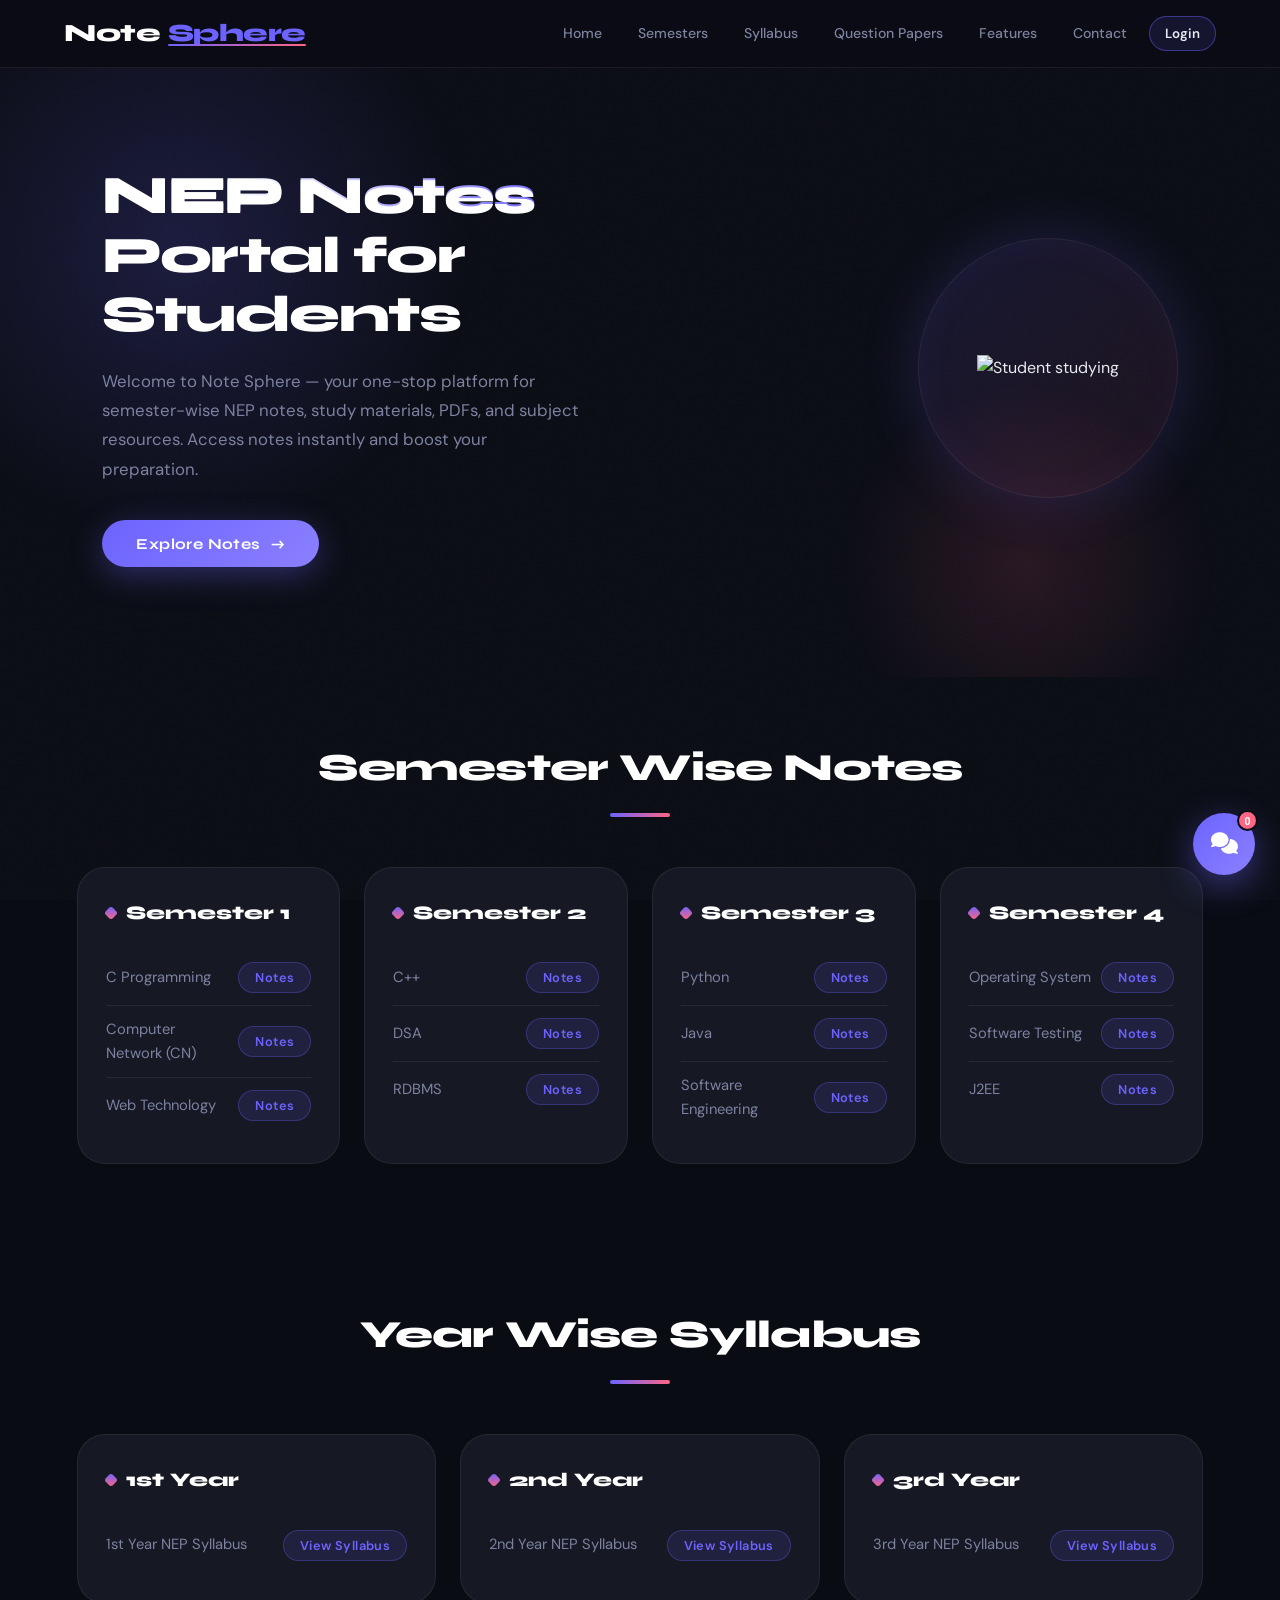
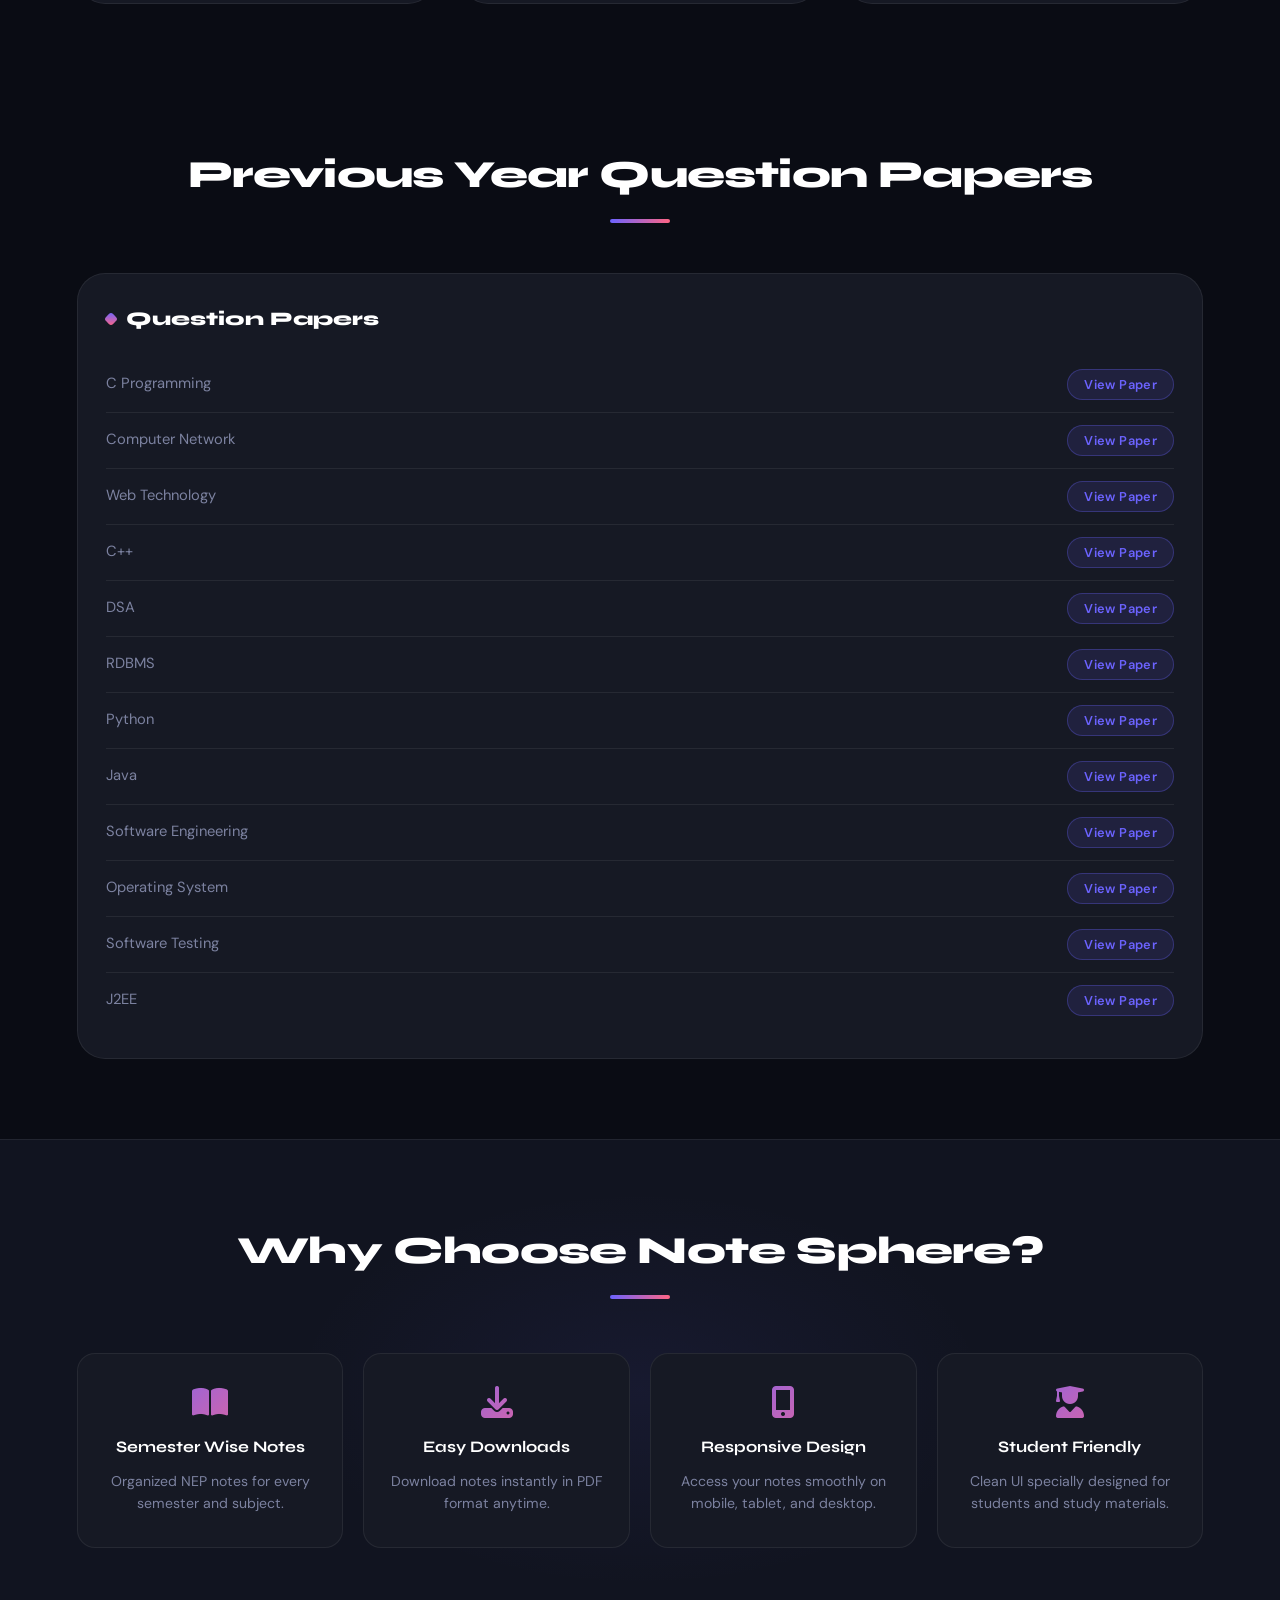
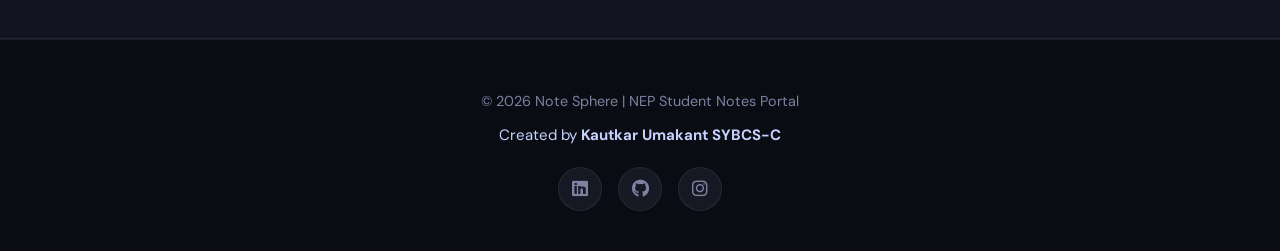
==== commit 95feffd9: "Remove QBank integration from NoteSphere" ====
--- a/index.html
+++ b/index.html
@@ -1,176 +1,1020 @@
 <!DOCTYPE html>
 <html lang="en">
+
 <head>
-<meta charset="UTF-8">
-<meta name="viewport" content="width=device-width, initial-scale=1.0">
-<title>Programming QBank — Training & Placement Portal</title>
-<link rel="preconnect" href="https://fonts.googleapis.com">
-<link href="https://fonts.googleapis.com/css2?family=Syne:wght@400;600;700;800&family=DM+Sans:ital,opsz,wght@0,9..40,300;0,9..40,400;0,9..40,500;1,9..40,400&display=swap" rel="stylesheet">
-<link rel="stylesheet" href="qbank.css">
+    <meta charset="UTF-8">
+    <meta name="viewport" content="width=device-width, initial-scale=1.0">
+
+    <title>Note Sphere - NEP Notes Portal</title>
+
+    <!-- Font Awesome -->
+    <link
+        rel="stylesheet"
+        href="https://cdnjs.cloudflare.com/ajax/libs/font-awesome/6.5.2/css/all.min.css"
+    >
+
+    <!-- Main CSS -->
+    <link rel="stylesheet" href="style.css">
 </head>
+
 <body>
 
-<!-- ==================== LOGIN PAGE ==================== -->
-<div id="page-login" class="page active">
-  <div class="login-wrap">
-    <div class="login-brand fade-up">
-      <div class="login-brand-logo">
-        <div class="logo-icon">📚</div>
-        QBank
-      </div>
-      <p>Training &amp; Placement Portal · SYBCS C</p>
+    <!-- =====================================================
+         HEADER
+    ====================================================== -->
+
+    <header>
+
+        <div class="logo">
+            Note <span>Sphere</span>
+        </div>
+
+        <nav>
+
+            <a href="#">Home</a>
+
+            <a href="#semester">Semesters</a>
+
+            <a href="#syllabus">Syllabus</a>
+
+            <a href="#question-papers">Question Papers</a>
+
+            <a href="#features">Features</a>
+
+            <a href="#contact">Contact</a>
+
+            <!-- LOGIN -->
+            <button
+                type="button"
+                class="auth-nav-btn"
+                id="openAuthBtn"
+                onclick="openAuthModal()"
+            >
+                Login
+            </button>
+
+            <!-- ACCOUNT -->
+            <button
+                type="button"
+                class="user-nav-btn hidden"
+                id="userNavBtn"
+                onclick="toggleUserMenu()"
+            >
+                Account
+            </button>
+
+            <!-- USER MENU -->
+            <div
+                class="user-menu hidden"
+                id="userMenu"
+            >
+
+                <span id="loggedInStudent"></span>
+
+                <!-- ADMIN -->
+                <button
+                    type="button"
+                    id="adminPanelBtn"
+                    class="hidden"
+                    onclick="openAdminPanel()"
+                >
+                    <i class="fas fa-cog"></i>
+                    Admin Panel
+                </button>
+
+                <!-- LOGOUT -->
+                <button
+                    type="button"
+                    onclick="logoutStudent()"
+                >
+                    <i class="fas fa-right-from-bracket"></i>
+                    Logout
+                </button>
+
+            </div>
+
+        </nav>
+
+    </header>
+
+
+    <!-- =====================================================
+         HERO
+    ====================================================== -->
+
+    <section class="hero">
+
+        <div class="hero-text">
+
+            <h1>
+                NEP Notes Portal for Students
+            </h1>
+
+            <p>
+                Welcome to Note Sphere — your one-stop platform for
+                semester-wise NEP notes, study materials, PDFs, and
+                subject resources. Access notes instantly and boost
+                your preparation.
+            </p>
+
+            <button
+                type="button"
+                onclick="scrollToSemester()"
+            >
+                Explore Notes
+            </button>
+
+        </div>
+
+        <div class="hero-image">
+
+            <img
+                src="https://cdn-icons-png.flaticon.com/512/3135/3135755.png"
+                alt="Student studying"
+            >
+
+        </div>
+
+    </section>
+
+
+    <!-- =====================================================
+         SEMESTER NOTES
+    ====================================================== -->
+
+    <h1
+        class="section-title"
+        id="semester"
+    >
+        Semester Wise Notes
+    </h1>
+
+    <section class="semester-container">
+
+        <!-- SEMESTER 1 -->
+        <div class="semester-card">
+
+            <h2>Semester 1</h2>
+
+            <div class="subject">
+                <span>C Programming</span>
+
+                <button
+                    type="button"
+                    onclick="downloadNote('C Programming')"
+                >
+                    Notes
+                </button>
+            </div>
+
+            <div class="subject">
+                <span>Computer Network (CN)</span>
+
+                <button
+                    type="button"
+                    onclick="downloadNote('Computer Network')"
+                >
+                    Notes
+                </button>
+            </div>
+
+            <div class="subject">
+                <span>Web Technology</span>
+
+                <button
+                    type="button"
+                    onclick="downloadNote('Web Technology')"
+                >
+                    Notes
+                </button>
+            </div>
+
+        </div>
+
+
+        <!-- SEMESTER 2 -->
+        <div class="semester-card">
+
+            <h2>Semester 2</h2>
+
+            <div class="subject">
+                <span>C++</span>
+
+                <button
+                    type="button"
+                    onclick="downloadNote('C++')"
+                >
+                    Notes
+                </button>
+            </div>
+
+            <div class="subject">
+                <span>DSA</span>
+
+                <button
+                    type="button"
+                    onclick="downloadNote('DSA')"
+                >
+                    Notes
+                </button>
+            </div>
+
+            <div class="subject">
+                <span>RDBMS</span>
+
+                <button
+                    type="button"
+                    onclick="downloadNote('RDBMS')"
+                >
+                    Notes
+                </button>
+            </div>
+
+        </div>
+
+
+        <!-- SEMESTER 3 -->
+        <div class="semester-card">
+
+            <h2>Semester 3</h2>
+
+            <div class="subject">
+                <span>Python</span>
+
+                <button
+                    type="button"
+                    onclick="downloadNote('Python')"
+                >
+                    Notes
+                </button>
+            </div>
+
+            <div class="subject">
+                <span>Java</span>
+
+                <button
+                    type="button"
+                    onclick="downloadNote('Java')"
+                >
+                    Notes
+                </button>
+            </div>
+
+            <div class="subject">
+                <span>Software Engineering</span>
+
+                <button
+                    type="button"
+                    onclick="downloadNote('Software Engineering')"
+                >
+                    Notes
+                </button>
+            </div>
+
+        </div>
+
+
+        <!-- SEMESTER 4 -->
+        <div class="semester-card">
+
+            <h2>Semester 4</h2>
+
+            <div class="subject">
+                <span>Operating System</span>
+
+                <button
+                    type="button"
+                    onclick="downloadNote('Operating System')"
+                >
+                    Notes
+                </button>
+            </div>
+
+            <div class="subject">
+                <span>Software Testing</span>
+
+                <button
+                    type="button"
+                    onclick="downloadNote('Software Testing')"
+                >
+                    Notes
+                </button>
+            </div>
+
+            <div class="subject">
+                <span>J2EE</span>
+
+                <button
+                    type="button"
+                    onclick="downloadNote('J2EE')"
+                >
+                    Notes
+                </button>
+            </div>
+
+        </div>
+
+    </section>
+
+
+    <!-- =====================================================
+         SYLLABUS
+    ====================================================== -->
+
+    <h1
+        class="section-title"
+        id="syllabus"
+    >
+        Year Wise Syllabus
+    </h1>
+
+    <section class="semester-container">
+
+        <!-- 1ST YEAR -->
+        <div class="semester-card">
+
+            <h2>1st Year</h2>
+
+            <div class="subject">
+
+                <span>
+                    1st Year NEP Syllabus
+                </span>
+
+                <button
+                    type="button"
+                    onclick="openSyllabus('1st-year')"
+                >
+                    View Syllabus
+                </button>
+
+            </div>
+
+        </div>
+
+
+        <!-- 2ND YEAR -->
+        <div class="semester-card">
+
+            <h2>2nd Year</h2>
+
+            <div class="subject">
+
+                <span>
+                    2nd Year NEP Syllabus
+                </span>
+
+                <button
+                    type="button"
+                    onclick="openSyllabus('2nd-year')"
+                >
+                    View Syllabus
+                </button>
+
+            </div>
+
+        </div>
+
+
+        <!-- 3RD YEAR -->
+        <div class="semester-card">
+
+            <h2>3rd Year</h2>
+
+            <div class="subject">
+
+                <span>
+                    3rd Year NEP Syllabus
+                </span>
+
+                <button
+                    type="button"
+                    onclick="openSyllabus('3rd-year')"
+                >
+                    View Syllabus
+                </button>
+
+            </div>
+
+        </div>
+
+    </section>
+
+
+    <!-- =====================================================
+         QUESTION PAPERS
+    ====================================================== -->
+
+    <h1
+        class="section-title"
+        id="question-papers"
+    >
+        Previous Year Question Papers
+    </h1>
+
+    <section class="semester-container">
+
+        <div class="semester-card">
+
+            <h2>Question Papers</h2>
+
+            <div class="subject">
+                <span>C Programming</span>
+                <button type="button" onclick="openPaper('c')">
+                    View Paper
+                </button>
+            </div>
+
+            <div class="subject">
+                <span>Computer Network</span>
+                <button type="button" onclick="openPaper('cn')">
+                    View Paper
+                </button>
+            </div>
+
+            <div class="subject">
+                <span>Web Technology</span>
+                <button type="button" onclick="openPaper('wt')">
+                    View Paper
+                </button>
+            </div>
+
+            <div class="subject">
+                <span>C++</span>
+                <button type="button" onclick="openPaper('cpp')">
+                    View Paper
+                </button>
+            </div>
+
+            <div class="subject">
+                <span>DSA</span>
+                <button type="button" onclick="openPaper('dsa')">
+                    View Paper
+                </button>
+            </div>
+
+            <div class="subject">
+                <span>RDBMS</span>
+                <button type="button" onclick="openPaper('rdbms')">
+                    View Paper
+                </button>
+            </div>
+
+            <div class="subject">
+                <span>Python</span>
+                <button type="button" onclick="openPaper('python')">
+                    View Paper
+                </button>
+            </div>
+
+            <div class="subject">
+                <span>Java</span>
+                <button type="button" onclick="openPaper('java')">
+                    View Paper
+                </button>
+            </div>
+
+            <div class="subject">
+                <span>Software Engineering</span>
+                <button type="button" onclick="openPaper('se')">
+                    View Paper
+                </button>
+            </div>
+
+            <div class="subject">
+                <span>Operating System</span>
+                <button type="button" onclick="openPaper('os')">
+                    View Paper
+                </button>
+            </div>
+
+            <div class="subject">
+                <span>Software Testing</span>
+                <button type="button" onclick="openPaper('st')">
+                    View Paper
+                </button>
+            </div>
+
+            <div class="subject">
+                <span>J2EE</span>
+                <button type="button" onclick="openPaper('j2ee')">
+                    View Paper
+                </button>
+            </div>
+
+        </div>
+
+    </section>
+
+
+    <!-- =====================================================
+         FEATURES
+    ====================================================== -->
+
+    <section
+        class="features"
+        id="features"
+    >
+
+        <h1 class="section-title">
+            Why Choose Note Sphere?
+        </h1>
+
+        <div class="feature-grid">
+
+            <div class="feature-box">
+
+                <i class="fas fa-book-open"></i>
+
+                <h3>
+                    Semester Wise Notes
+                </h3>
+
+                <p>
+                    Organized NEP notes for every semester and subject.
+                </p>
+
+            </div>
+
+
+            <div class="feature-box">
+
+                <i class="fas fa-download"></i>
+
+                <h3>
+                    Easy Downloads
+                </h3>
+
+                <p>
+                    Download notes instantly in PDF format anytime.
+                </p>
+
+            </div>
+
+
+            <div class="feature-box">
+
+                <i class="fas fa-mobile-alt"></i>
+
+                <h3>
+                    Responsive Design
+                </h3>
+
+                <p>
+                    Access your notes smoothly on mobile, tablet,
+                    and desktop.
+                </p>
+
+            </div>
+
+
+            <div class="feature-box">
+
+                <i class="fas fa-user-graduate"></i>
+
+                <h3>
+                    Student Friendly
+                </h3>
+
+                <p>
+                    Clean UI specially designed for students and
+                    study materials.
+                </p>
+
+            </div>
+
+        </div>
+
+    </section>
+
+
+    <!-- =====================================================
+         AUTHENTICATION MODAL
+    ====================================================== -->
+
+    <div
+        class="auth-overlay"
+        id="authModal"
+        hidden
+    >
+
+        <div class="auth-modal">
+
+            <!-- CLOSE -->
+            <button
+                type="button"
+                class="auth-close"
+                onclick="closeAuthModal()"
+            >
+                &times;
+            </button>
+
+
+            <!-- LOGIN PANEL -->
+
+            <div id="loginPanel">
+
+                <span class="auth-kicker">
+                    NOTESPHERE COMMUNITY
+                </span>
+
+                <h2>
+                    Student Login
+                </h2>
+
+                <p class="auth-subtitle">
+                    Sign in with your Student ID.
+                </p>
+
+                <form onsubmit="loginStudent(event)">
+
+                    <label for="loginStudentId">
+                        Student ID
+                    </label>
+
+                    <input
+                        id="loginStudentId"
+                        type="text"
+                        placeholder="Enter Student ID"
+                        required
+                    >
+
+                    <label for="loginPassword">
+                        Password
+                    </label>
+
+                    <input
+                        id="loginPassword"
+                        type="password"
+                        placeholder="Enter password"
+                        required
+                    >
+
+                    <button
+                        class="auth-submit"
+                        type="submit"
+                    >
+                        Login
+                    </button>
+
+                    <p
+                        class="auth-status"
+                        id="loginStatus"
+                    ></p>
+
+                </form>
+
+                <p class="auth-switch">
+
+                    New student?
+
+                    <button
+                        type="button"
+                        onclick="showRegisterPanel()"
+                    >
+                        Create an account
+                    </button>
+
+                </p>
+
+            </div>
+
+
+            <!-- REGISTER PANEL -->
+
+            <div
+                id="registerPanel"
+                class="hidden"
+            >
+
+                <span class="auth-kicker">
+                    JOIN NOTESPHERE
+                </span>
+
+                <h2>
+                    Create Student Account
+                </h2>
+
+                <p class="auth-subtitle">
+                    Create your account for the student community.
+                </p>
+
+                <form onsubmit="registerStudent(event)">
+
+                    <label for="registerStudentId">
+                        Student ID
+                    </label>
+
+                    <input
+                        id="registerStudentId"
+                        type="text"
+                        placeholder="Enter Student ID"
+                        required
+                    >
+
+                    <label for="registerName">
+                        Full Name
+                    </label>
+
+                    <input
+                        id="registerName"
+                        type="text"
+                        placeholder="Enter full name"
+                        required
+                    >
+
+                    <div class="auth-row">
+
+                        <div>
+
+                            <label for="registerYear">
+                                Year
+                            </label>
+
+                            <select
+                                id="registerYear"
+                                required
+                            >
+
+                                <option value="">
+                                    Select year
+                                </option>
+
+                                <option value="1st Year">
+                                    1st Year
+                                </option>
+
+                                <option value="2nd Year">
+                                    2nd Year
+                                </option>
+
+                                <option value="3rd Year">
+                                    3rd Year
+                                </option>
+
+                                <option value="4th Year">
+                                    4th Year
+                                </option>
+
+                            </select>
+
+                        </div>
+
+
+                        <div>
+
+                            <label for="registerCourse">
+                                Course
+                            </label>
+
+                            <input
+                                id="registerCourse"
+                                type="text"
+                                value="BCS"
+                                required
+                            >
+
+                        </div>
+
+                    </div>
+
+
+                    <label for="registerPassword">
+                        Password
+                    </label>
+
+                    <input
+                        id="registerPassword"
+                        type="password"
+                        minlength="6"
+                        placeholder="Minimum 6 characters"
+                        required
+                    >
+
+                    <button
+                        class="auth-submit"
+                        type="submit"
+                    >
+                        Create Account
+                    </button>
+
+                    <p
+                        class="auth-status"
+                        id="registerStatus"
+                    ></p>
+
+                </form>
+
+
+                <p class="auth-switch">
+
+                    Already registered?
+
+                    <button
+                        type="button"
+                        onclick="showLoginPanel()"
+                    >
+                        Back to login
+                    </button>
+
+                </p>
+
+            </div>
+
+        </div>
+
     </div>
-    <div class="login-card fade-up-1">
-  <h2>Welcome back 👋</h2>
-  <p class="sub">Enter your details to start practising interview & exam questions</p>
-
-  <div class="lfield">
-    <label>Your Name</label>
-    <input
-      type="text"
-      id="inp-name"
-      placeholder="e.g. Umakant Kautkar"
-      autocomplete="name"
-    >
-  </div>
-
-  <div class="lfield">
-    <label>Email Address</label>
-    <input
-      type="email"
-      id="inp-email"
-      placeholder="e.g. uma@college.edu"
-      autocomplete="email"
-    >
-  </div>
-
-  <button class="btn-login" id="login-btn" type="button">
-    Get Started →
-  </button>
-</div>
-    <div class="login-stats fade-up-2">
-      <div class="lstat">
-        <div class="lstat-num">8</div>
-        <div class="lstat-lbl">Subjects</div>
-      </div>
-      <div class="lstat">
-        <div class="lstat-num" id="total-q-count">—</div>
-        <div class="lstat-lbl">Questions</div>
-      </div>
-      <div class="lstat">
-        <div class="lstat-num">∞</div>
-        <div class="lstat-lbl">Practice</div>
-      </div>
+
+
+    <!-- =====================================================
+         COMMUNITY CHAT
+    ====================================================== -->
+
+    <div class="community-chat">
+
+        <button
+            type="button"
+            class="chat-toggle-btn"
+            onclick="toggleCommunityChat()"
+            aria-label="Open community chat"
+        >
+
+            <i class="fas fa-comments"></i>
+
+            <span
+                class="chat-notification"
+                id="chatNotification"
+            >
+                0
+            </span>
+
+        </button>
+
+
+       <div
+    class="community-chat-box hidden"
+    id="communityChatBox"
+>
+            <div class="chat-header">
+
+                <div>
+
+                    <span class="chat-kicker">
+                        NOTESPHERE
+                    </span>
+
+                    <h3>
+                        <i class="fas fa-comments"></i>
+                        Community Chat
+                    </h3>
+
+                    <div class="chat-online">
+
+                        <span class="online-dot"></span>
+
+                        Students Community
+
+                    </div>
+
+                </div>
+
+
+                <button
+                    type="button"
+                    class="chat-close-btn"
+                    onclick="toggleCommunityChat()"
+                >
+                    &times;
+                </button>
+
+            </div>
+
+
+            <div
+                class="chat-messages"
+                id="chatMessages"
+            >
+
+                <div class="chat-welcome">
+
+                    <div class="chat-welcome-icon">
+
+                        <i class="fas fa-comments"></i>
+
+                    </div>
+
+                    <h4>
+                        Welcome to NoteSphere Community
+                    </h4>
+
+                    <p>
+                        Connect with other students,
+                        ask questions and share knowledge.
+                    </p>
+
+                </div>
+
+            </div>
+
+
+            <div class="chat-input-area" id="chatInputArea">
+
+                <input
+                    type="text"
+                    id="chatInput"
+                    placeholder="Type a message..."
+                    autocomplete="off"
+                >
+
+                <button
+                    type="button"
+                    onclick="sendChatMessage()"
+                    aria-label="Send message"
+                >
+                    <i class="fas fa-paper-plane"></i>
+                </button>
+
+            </div>
+
+        </div>
+
     </div>
-    <div class="login-footer fade-up-3">Created by <strong style="color:var(--tx2)">Umakant Kautkar</strong></div>
-  </div>
-</div>
-
-<!-- ==================== MAIN PAGE ==================== -->
-<div id="page-main" class="page">
-
-  <!-- TOPBAR -->
-  <div class="topbar">
-    <span class="topbar-logo">📚 QBank</span>
-    <span class="topbar-center" id="topbar-center">Training &amp; Placement</span>
-    <button class="profile-btn" id="profile-btn" title="Your profile">?</button>
-  </div>
-
-  <!-- SUBJECTS VIEW -->
-  <div id="view-subjects" class="main-body">
-    <div class="view-header fade-up">
-      <div class="view-title">Choose a Subject</div>
-      <div class="view-sub">Select a topic to practise interview and exam questions</div>
-    </div>
-    <div class="subjects-grid" id="subjects-grid"></div>
-    <div class="footer">Created by <strong>Umakant Kautkar</strong> · SYBCS B</div>
-  </div>
-
-  <!-- QUESTIONS VIEW -->
-  <div id="view-questions" class="main-body" style="display:none">
-    <div class="q-toprow">
-      <button class="back-btn" id="back-btn">← Subjects</button>
-      <span class="q-subject-name" id="q-subj-name"></span>
-      <span class="q-badge-counter" id="q-counter">Q 1 / 1</span>
-    </div>
-    <div class="q-stats">
-      <div class="stat-card">
-        <div class="stat-num" id="st-total">0</div>
-        <div class="stat-lbl">Total Qs</div>
-      </div>
-      <div class="stat-card">
-        <div class="stat-num green" id="st-done">0</div>
-        <div class="stat-lbl">Marked Done</div>
-      </div>
-      <div class="stat-card">
-        <div class="stat-num pink" id="st-cur">1</div>
-        <div class="stat-lbl">Current</div>
-      </div>
-    </div>
-    <div class="q-pbar-wrap">
-      <div class="q-pbar-top">
-        <span id="pbar-label">Progress</span>
-        <span id="pbar-pct">0%</span>
-      </div>
-      <div class="q-pbar"><div class="q-pbar-fill" id="q-pbar-fill" style="width:0%"></div></div>
-    </div>
-    <div class="q-card" id="q-card">
-      <div class="q-card-meta">
-        <span class="q-num-pill" id="q-num-pill">Q1</span>
-        <span class="diff-badge" id="q-diff-badge">easy</span>
-      </div>
-      <div class="q-card-title" id="q-title"></div>
-      <div class="q-card-content" id="q-content"></div>
-    </div>
-    <div class="solved-dots" id="solved-dots"></div>
-    <div class="q-controls" style="margin-top:1.1rem">
-      <button class="btn" id="prev-btn">← Prev</button>
-      <button class="btn btn-primary" id="next-btn">Next →</button>
-      <button class="btn btn-random" id="rand-btn">🎲 Random</button>
-      <button class="btn btn-success" id="done-btn">✓ Mark Done</button>
-      <span class="toast" id="done-toast">✓ Saved!</span>
-    </div>
-    <div class="footer">Created by <strong>Umakant Kautkar</strong> · SYBCS B</div>
-  </div>
-
-</div>
-
-<!-- ==================== PROFILE OVERLAY ==================== -->
-<div id="overlay" class="overlay" style="display:none" onclick="closeProfileOnBg(event)">
-  <div class="profile-panel" id="profile-panel">
-    <div class="pp-head">
-      <h2>Your Profile</h2>
-      <button class="close-btn" id="close-profile">✕</button>
-    </div>
-    <div class="pp-body">
-      <div class="avatar-row">
-        <div class="avatar" id="pp-avatar">U</div>
-        <div class="avatar-info">
-          <div class="av-name" id="pp-name">—</div>
-          <div class="av-email" id="pp-email">—</div>
-        </div>
-      </div>
-      <div class="pp-stats">
-        <div class="pp-stat">
-          <div class="pp-stat-num" id="pp-total">0</div>
-          <div class="pp-stat-lbl">Questions done</div>
-        </div>
-        <div class="pp-stat">
-          <div class="pp-stat-num" id="pp-subjects">0</div>
-          <div class="pp-stat-lbl">Subjects tried</div>
-        </div>
-      </div>
-      <div class="pp-section-title">By subject</div>
-      <div class="subj-breakdown" id="pp-breakdown"></div>
-      <div class="pp-section-title">Recent activity</div>
-      <div id="pp-progress"></div>
-      <button class="logout-btn" id="logout-btn">Log out</button>
-    </div>
-  </div>
-</div>
-
-<script src="qbank.js"></script>
+
+
+    <!-- =====================================================
+         FOOTER
+    ====================================================== -->
+
+    <footer id="contact">
+
+        <p>
+            © 2026 Note Sphere | NEP Student Notes Portal
+        </p>
+
+        <p
+            style="
+                margin-top:10px;
+                font-size:15px;
+                color:#c7d2fe;
+            "
+        >
+            Created by
+            <strong>
+                Kautkar Umakant SYBCS-C
+            </strong>
+        </p>
+
+        <div style="margin-top:20px;">
+
+            <!-- LINKEDIN -->
+
+            <a
+                href="https://www.linkedin.com/in/umakant-kautkar-6a0180312/"
+                target="_blank"
+                rel="noopener noreferrer"
+                aria-label="LinkedIn"
+            >
+                <i class="fab fa-linkedin"></i>
+            </a>
+
+
+            <!-- GITHUB -->
+
+            <a
+                href="https://github.com/Umakant45"
+                target="_blank"
+                rel="noopener noreferrer"
+                aria-label="GitHub"
+            >
+                <i class="fab fa-github"></i>
+            </a>
+
+
+            <!-- INSTAGRAM -->
+
+            <a
+                href="https://www.instagram.com/umakant_kautkar/"
+                target="_blank"
+                rel="noopener noreferrer"
+                aria-label="Instagram"
+            >
+                <i class="fab fa-instagram"></i>
+            </a>
+
+        </div>
+
+    </footer>
+
+
+    <!-- =====================================================
+         SCRIPTS
+    ====================================================== -->
+
+    <script src="https://cdn.jsdelivr.net/npm/@supabase/supabase-js@2"></script>
+<script src="supabase-config.js"></script>
+<script src="script.js"></script>
+    
 
 </body>
-</html>
-
+
+</html>
--- a/style.css
+++ b/style.css
@@ -0,0 +1,2159 @@
+@import url('https://fonts.googleapis.com/css2?family=Syne:wght@400;600;700;800&family=DM+Sans:ital,wght@0,300;0,400;0,500;1,300&display=swap');
+
+/* =========================================================
+   RESET & BASE
+========================================================= */
+
+*, *::before, *::after {
+    margin: 0;
+    padding: 0;
+    box-sizing: border-box;
+}
+
+:root {
+    --bg: #0a0c14;
+    --surface: #111420;
+    --card: #161924;
+    --border: rgba(255,255,255,0.07);
+
+    --accent: #6c63ff;
+    --accent2: #ff6584;
+    --glow: rgba(108,99,255,0.35);
+
+    --text: #e8eaf0;
+    --muted: #7c82a0;
+    --white: #ffffff;
+
+    --font-head: 'Syne', sans-serif;
+    --font-body: 'DM Sans', sans-serif;
+
+    --radius-sm: 10px;
+    --radius-md: 18px;
+    --radius-lg: 28px;
+}
+
+html {
+    scroll-behavior: smooth;
+}
+
+body {
+    background-color: var(--bg);
+    color: var(--text);
+    font-family: var(--font-body);
+    font-size: 16px;
+    line-height: 1.6;
+    overflow-x: hidden;
+}
+
+/* =========================================================
+   BACKGROUND GRAIN
+========================================================= */
+
+body::before {
+    content: '';
+    position: fixed;
+    inset: 0;
+
+    background-image: url("data:image/svg+xml,%3Csvg viewBox='0 0 200 200' xmlns='http://www.w3.org/2000/svg'%3E%3Cfilter id='n'%3E%3CfeTurbulence type='fractalNoise' baseFrequency='0.85' numOctaves='4' stitchTiles='stitch'/%3E%3C/filter%3E%3Crect width='100%25' height='100%25' filter='url(%23n)' opacity='0.03'/%3E%3C/svg%3E");
+
+    background-size: 180px;
+
+    pointer-events: none;
+
+    z-index: 0;
+}
+
+/* =========================================================
+   HEADER
+========================================================= */
+
+header {
+    position: sticky;
+    top: 0;
+    z-index: 1000;
+
+    display: flex;
+    align-items: center;
+    justify-content: space-between;
+
+    padding: 0 5%;
+
+    height: 68px;
+
+    background: rgba(10,12,20,0.82);
+
+    backdrop-filter: blur(20px);
+    -webkit-backdrop-filter: blur(20px);
+
+    border-bottom: 1px solid var(--border);
+}
+
+.logo {
+    font-family: var(--font-head);
+
+    font-size: 1.55rem;
+
+    font-weight: 800;
+
+    letter-spacing: -0.5px;
+
+    color: var(--white);
+}
+
+.logo span {
+    color: var(--accent);
+
+    position: relative;
+}
+
+.logo span::after {
+    content: '';
+
+    position: absolute;
+
+    bottom: 2px;
+    left: 0;
+
+    width: 100%;
+    height: 2px;
+
+    background:
+        linear-gradient(
+            90deg,
+            var(--accent),
+            var(--accent2)
+        );
+
+    border-radius: 2px;
+}
+
+/* =========================================================
+   NAVIGATION
+========================================================= */
+
+nav {
+    display: flex;
+    gap: 8px;
+}
+
+nav a {
+    font-family: var(--font-body);
+
+    font-size: 0.88rem;
+
+    font-weight: 500;
+
+    color: var(--muted);
+
+    text-decoration: none;
+
+    padding: 6px 14px;
+
+    border-radius: 50px;
+
+    transition:
+        color 0.25s,
+        background 0.25s;
+}
+
+nav a:hover {
+    color: var(--white);
+
+    background:
+        rgba(108,99,255,0.15);
+}
+
+.nav-actions {
+    display: flex;
+    align-items: center;
+    gap: 10px;
+}
+
+/* =========================================================
+   LOGIN / USER BUTTON
+========================================================= */
+
+.auth-nav-btn,
+.user-nav-btn {
+    border: 1px solid rgba(108,99,255,.45);
+
+    background:
+        rgba(108,99,255,.12);
+
+    color: var(--text);
+
+    border-radius: 50px;
+
+    padding: 7px 15px;
+
+    font-family: var(--font-body);
+
+    font-weight: 600;
+
+    cursor: pointer;
+
+    transition: .2s;
+}
+
+.auth-nav-btn:hover,
+.user-nav-btn:hover {
+    background: var(--accent);
+
+    color: var(--white);
+
+    transform: translateY(-2px);
+}
+
+/* =========================================================
+   USER MENU
+========================================================= */
+
+.user-menu {
+    position: fixed;
+
+    top: 60px;
+    right: 5%;
+
+    min-width: 210px;
+
+    background: var(--card);
+
+    border: 1px solid var(--border);
+
+    border-radius: var(--radius-md);
+
+    padding: 14px;
+
+    box-shadow:
+        0 20px 50px rgba(0,0,0,.45);
+
+    z-index: 2000;
+}
+
+.user-menu span {
+    display: block;
+
+    color: var(--muted);
+
+    font-size: .85rem;
+
+    margin-bottom: 10px;
+
+    word-break: break-word;
+}
+
+.user-menu button {
+    width: 100%;
+
+    border: 0;
+
+    border-radius: 10px;
+
+    padding: 9px;
+
+    cursor: pointer;
+
+    background:
+        rgba(255,101,132,.12);
+
+    color: var(--accent2);
+
+    transition: .2s;
+}
+
+.user-menu button:hover {
+    background: var(--accent2);
+
+    color: white;
+}
+
+/* =========================================================
+   HERO
+========================================================= */
+
+.hero {
+    position: relative;
+
+    display: flex;
+
+    align-items: center;
+
+    justify-content: space-between;
+
+    gap: 40px;
+
+    padding: 100px 8% 110px;
+
+    min-height: 520px;
+
+    overflow: hidden;
+}
+
+.hero::before {
+    content: '';
+
+    position: absolute;
+
+    top: -120px;
+    left: -120px;
+
+    width: 600px;
+    height: 600px;
+
+    background:
+        radial-gradient(
+            circle,
+            rgba(108,99,255,0.18) 0%,
+            transparent 70%
+        );
+
+    border-radius: 50%;
+
+    pointer-events: none;
+}
+
+.hero::after {
+    content: '';
+
+    position: absolute;
+
+    bottom: -80px;
+    right: 5%;
+
+    width: 380px;
+    height: 380px;
+
+    background:
+        radial-gradient(
+            circle,
+            rgba(255,101,132,0.12) 0%,
+            transparent 70%
+        );
+
+    border-radius: 50%;
+
+    pointer-events: none;
+}
+
+.hero-text {
+    flex: 1;
+
+    max-width: 580px;
+
+    animation:
+        fadeUp .8s ease both;
+
+    position: relative;
+
+    z-index: 2;
+}
+
+.hero-text h1 {
+    font-family: var(--font-head);
+
+    font-size:
+        clamp(2rem,4vw,3.4rem);
+
+    font-weight: 800;
+
+    line-height: 1.15;
+
+    letter-spacing: -1.5px;
+
+    color: var(--white);
+
+    margin-bottom: 22px;
+}
+
+.hero-text h1::first-line {
+    background:
+        linear-gradient(
+            135deg,
+            var(--white) 30%,
+            var(--accent)
+        );
+
+    -webkit-background-clip: text;
+    -webkit-text-fill-color: transparent;
+
+    background-clip: text;
+}
+
+.hero-text p {
+    font-size: 1.05rem;
+
+    color: var(--muted);
+
+    line-height: 1.75;
+
+    margin-bottom: 36px;
+
+    max-width: 480px;
+}
+
+.hero-text button {
+    display: inline-flex;
+
+    align-items: center;
+
+    gap: 10px;
+
+    padding: 14px 34px;
+
+    background:
+        linear-gradient(
+            135deg,
+            var(--accent),
+            #8b80ff
+        );
+
+    color: var(--white);
+
+    font-family: var(--font-head);
+
+    font-size: .95rem;
+
+    font-weight: 700;
+
+    letter-spacing: .4px;
+
+    border: none;
+
+    border-radius: 50px;
+
+    cursor: pointer;
+
+    box-shadow:
+        0 8px 32px var(--glow);
+
+    transition:
+        transform .22s,
+        box-shadow .22s;
+}
+
+.hero-text button::after {
+    content: '→';
+
+    font-size: 1rem;
+}
+
+.hero-text button:hover {
+    transform: translateY(-3px);
+
+    box-shadow:
+        0 14px 40px var(--glow);
+}
+
+.hero-text button:active {
+    transform: translateY(0);
+}
+
+/* HERO ICON */
+
+.hero-image {
+    flex-shrink: 0;
+
+    width: 260px;
+    height: 260px;
+
+    display: flex;
+
+    align-items: center;
+    justify-content: center;
+
+    background:
+        linear-gradient(
+            135deg,
+            rgba(108,99,255,.12),
+            rgba(255,101,132,.08)
+        );
+
+    border: 1px solid var(--border);
+
+    border-radius: 50%;
+
+    box-shadow:
+        0 0 60px rgba(108,99,255,.2),
+        inset 0 0 40px rgba(108,99,255,.05);
+
+    animation:
+        fadeUp .8s .15s ease both,
+        float 5s ease-in-out infinite;
+
+    position: relative;
+
+    z-index: 2;
+}
+
+/* =========================================================
+   SECTION TITLE
+========================================================= */
+
+.section-title {
+    font-family: var(--font-head);
+
+    font-size:
+        clamp(1.6rem,3vw,2.5rem);
+
+    font-weight: 800;
+
+    letter-spacing: -.8px;
+
+    text-align: center;
+
+    color: var(--white);
+
+    padding: 60px 5% 10px;
+
+    position: relative;
+}
+
+.section-title::after {
+    content: '';
+
+    display: block;
+
+    width: 60px;
+    height: 4px;
+
+    background:
+        linear-gradient(
+            90deg,
+            var(--accent),
+            var(--accent2)
+        );
+
+    border-radius: 4px;
+
+    margin: 14px auto 0;
+}
+
+/* =========================================================
+   SEMESTERS
+========================================================= */
+
+.semester-container {
+    display: grid;
+
+    grid-template-columns:
+        repeat(auto-fit,minmax(260px,1fr));
+
+    gap: 24px;
+
+    padding: 40px 6% 80px;
+
+    position: relative;
+
+    z-index: 1;
+}
+
+.semester-card {
+    background: var(--card);
+
+    border: 1px solid var(--border);
+
+    border-radius: var(--radius-lg);
+
+    padding: 30px 28px;
+
+    transition:
+        transform .28s,
+        box-shadow .28s,
+        border-color .28s;
+
+    position: relative;
+
+    overflow: hidden;
+}
+
+.semester-card::before {
+    content: '';
+
+    position: absolute;
+
+    top: 0;
+    left: 0;
+    right: 0;
+
+    height: 3px;
+
+    background:
+        linear-gradient(
+            90deg,
+            var(--accent),
+            var(--accent2)
+        );
+
+    opacity: 0;
+
+    transition: opacity .28s;
+}
+
+.semester-card:hover {
+    transform: translateY(-6px);
+
+    box-shadow:
+        0 20px 50px rgba(0,0,0,.5),
+        0 0 0 1px rgba(108,99,255,.25);
+
+    border-color:
+        rgba(108,99,255,.3);
+}
+
+.semester-card:hover::before {
+    opacity: 1;
+}
+
+.semester-card h2 {
+    font-family: var(--font-head);
+
+    font-size: 1.2rem;
+
+    font-weight: 800;
+
+    color: var(--white);
+
+    margin-bottom: 22px;
+
+    display: flex;
+
+    align-items: center;
+
+    gap: 10px;
+}
+
+.semester-card h2::before {
+    content: '';
+
+    display: inline-block;
+
+    width: 10px;
+    height: 10px;
+
+    background:
+        linear-gradient(
+            135deg,
+            var(--accent),
+            var(--accent2)
+        );
+
+    border-radius: 3px;
+
+    transform: rotate(45deg);
+}
+
+/* =========================================================
+   SUBJECT
+========================================================= */
+
+.subject {
+    display: flex;
+
+    align-items: center;
+
+    justify-content: space-between;
+
+    gap: 10px;
+
+    padding: 12px 0;
+
+    border-bottom: 1px solid var(--border);
+}
+
+.subject:last-child {
+    border-bottom: none;
+}
+
+.subject span {
+    font-size: .92rem;
+
+    color: var(--muted);
+
+    font-weight: 400;
+
+    transition: color .2s;
+}
+
+.subject:hover span {
+    color: var(--text);
+}
+
+.subject button {
+    padding: 6px 16px;
+
+    background:
+        rgba(108,99,255,.12);
+
+    color: var(--accent);
+
+    font-family: var(--font-body);
+
+    font-size: .8rem;
+
+    font-weight: 600;
+
+    letter-spacing: .4px;
+
+    border:
+        1px solid rgba(108,99,255,.3);
+
+    border-radius: 50px;
+
+    cursor: pointer;
+
+    transition:
+        background .22s,
+        color .22s,
+        border-color .22s,
+        transform .18s;
+
+    white-space: nowrap;
+}
+
+.subject button:hover {
+    background: var(--accent);
+
+    color: var(--white);
+
+    border-color: var(--accent);
+
+    transform: scale(1.06);
+}
+
+/* =========================================================
+   FEATURES
+========================================================= */
+
+.features {
+    background: var(--surface);
+
+    padding: 20px 6% 90px;
+
+    border-top: 1px solid var(--border);
+
+    border-bottom: 1px solid var(--border);
+
+    position: relative;
+
+    overflow: hidden;
+}
+
+.features::before {
+    content: '';
+
+    position: absolute;
+
+    top: 50%;
+    left: 50%;
+
+    transform:
+        translate(-50%,-50%);
+
+    width: 700px;
+    height: 400px;
+
+    background:
+        radial-gradient(
+            ellipse,
+            rgba(108,99,255,.07) 0%,
+            transparent 70%
+        );
+
+    pointer-events: none;
+}
+
+.feature-grid {
+    display: grid;
+
+    grid-template-columns:
+        repeat(auto-fit,minmax(220px,1fr));
+
+    gap: 20px;
+
+    margin-top: 44px;
+
+    position: relative;
+
+    z-index: 1;
+}
+
+.feature-box {
+    background: var(--card);
+
+    border: 1px solid var(--border);
+
+    border-radius: var(--radius-md);
+
+    padding: 32px 26px;
+
+    text-align: center;
+
+    transition:
+        transform .28s,
+        box-shadow .28s;
+
+    position: relative;
+}
+
+.feature-box:hover {
+    transform: translateY(-5px);
+
+    box-shadow:
+        0 16px 40px rgba(0,0,0,.4);
+}
+
+.feature-box i {
+    font-size: 2rem;
+
+    background:
+        linear-gradient(
+            135deg,
+            var(--accent),
+            var(--accent2)
+        );
+
+    -webkit-background-clip: text;
+    -webkit-text-fill-color: transparent;
+
+    background-clip: text;
+
+    display: block;
+
+    margin-bottom: 16px;
+}
+
+.feature-box h3 {
+    font-family: var(--font-head);
+
+    font-size: 1rem;
+
+    font-weight: 700;
+
+    color: var(--white);
+
+    margin-bottom: 10px;
+}
+
+.feature-box p {
+    font-size: .88rem;
+
+    color: var(--muted);
+
+    line-height: 1.6;
+}
+
+/* =========================================================
+   ADMIN PANEL
+========================================================= */
+
+.admin-panel {
+    padding: 70px 6% 90px;
+
+    background: var(--surface);
+
+    border-top: 1px solid var(--border);
+
+    border-bottom: 1px solid var(--border);
+}
+
+.admin-header {
+    display: flex;
+
+    align-items: center;
+
+    justify-content: space-between;
+
+    gap: 20px;
+
+    margin-bottom: 35px;
+}
+
+.admin-header h1 {
+    font-family: var(--font-head);
+
+    color: var(--white);
+
+    font-size:
+        clamp(1.8rem,3vw,2.6rem);
+
+    margin: 5px 0;
+}
+
+.admin-header p {
+    color: var(--muted);
+}
+
+.admin-close-btn,
+.admin-refresh-btn {
+    border:
+        1px solid rgba(108,99,255,.35);
+
+    background:
+        rgba(108,99,255,.12);
+
+    color: var(--accent);
+
+    border-radius: 50px;
+
+    padding: 9px 17px;
+
+    font-family: var(--font-body);
+
+    font-weight: 600;
+
+    cursor: pointer;
+
+    transition: .2s;
+}
+
+.admin-close-btn:hover,
+.admin-refresh-btn:hover {
+    background: var(--accent);
+
+    color: var(--white);
+}
+
+/* ADMIN STATS */
+
+.admin-stats {
+    display: grid;
+
+    grid-template-columns:
+        repeat(3,1fr);
+
+    gap: 20px;
+
+    margin-bottom: 30px;
+}
+
+.admin-stat-card {
+    display: flex;
+
+    align-items: center;
+
+    gap: 18px;
+
+    padding: 25px;
+
+    background: var(--card);
+
+    border: 1px solid var(--border);
+
+    border-radius: var(--radius-md);
+}
+
+.admin-stat-card i {
+    font-size: 1.8rem;
+
+    color: var(--accent);
+}
+
+.admin-stat-card span {
+    display: block;
+
+    color: var(--muted);
+
+    font-size: .85rem;
+}
+
+.admin-stat-card strong {
+    display: block;
+
+    color: var(--white);
+
+    font-family: var(--font-head);
+
+    font-size: 1.7rem;
+}
+
+/* ADMIN TABLE */
+
+.admin-table-card {
+    background: var(--card);
+
+    border: 1px solid var(--border);
+
+    border-radius: var(--radius-md);
+
+    overflow: hidden;
+}
+
+.admin-table-header {
+    display: flex;
+
+    align-items: center;
+
+    justify-content: space-between;
+
+    padding: 22px 25px;
+
+    border-bottom: 1px solid var(--border);
+}
+
+.admin-table-header h2 {
+    font-family: var(--font-head);
+
+    color: var(--white);
+
+    font-size: 1.15rem;
+}
+
+.admin-table-wrapper {
+    overflow-x: auto;
+}
+
+.admin-table {
+    width: 100%;
+
+    border-collapse: collapse;
+
+    min-width: 800px;
+}
+
+.admin-table th {
+    padding: 14px 18px;
+
+    text-align: left;
+
+    color: var(--muted);
+
+    font-size: .78rem;
+
+    text-transform: uppercase;
+
+    letter-spacing: .7px;
+
+    background: rgba(0,0,0,.12);
+}
+
+.admin-table td {
+    padding: 15px 18px;
+
+    color: var(--text);
+
+    border-top: 1px solid var(--border);
+
+    font-size: .88rem;
+}
+
+.admin-loading {
+    text-align: center !important;
+
+    color: var(--muted) !important;
+
+    padding: 30px !important;
+}
+
+.admin-role {
+    color: var(--accent);
+
+    font-weight: 600;
+}
+
+.admin-status-active {
+    color: #6ee7b7;
+
+    font-weight: 600;
+}
+
+.admin-status-banned {
+    color: var(--accent2);
+
+    font-weight: 600;
+}
+
+.admin-action-btn {
+    border:
+        1px solid rgba(255,101,132,.3);
+
+    background:
+        rgba(255,101,132,.1);
+
+    color: var(--accent2);
+
+    border-radius: 8px;
+
+    padding: 6px 12px;
+
+    cursor: pointer;
+
+    font-size: .78rem;
+
+    font-weight: 600;
+
+    transition: .2s;
+}
+
+.admin-action-btn:hover {
+    background: var(--accent2);
+
+    color: var(--white);
+}
+
+/* =========================================================
+   AUTHENTICATION MODAL
+========================================================= */
+
+.hidden {
+    display: none !important;
+}
+
+[hidden] {
+    display: none !important;
+}
+
+.auth-overlay {
+    position: fixed;
+
+    inset: 0;
+
+    z-index: 99999;
+
+    display: flex;
+
+    align-items: center;
+
+    justify-content: center;
+
+    padding: 20px;
+
+    background:
+        rgba(0,0,0,.72);
+
+    backdrop-filter: blur(10px);
+
+    -webkit-backdrop-filter: blur(10px);
+}
+
+.auth-overlay[hidden] {
+    display: none !important;
+}
+
+.auth-modal {
+    width: min(470px,100%);
+
+    max-height: 90vh;
+
+    overflow-y: auto;
+
+    position: relative;
+
+    background: var(--card);
+
+    border: 1px solid var(--border);
+
+    border-radius: var(--radius-lg);
+
+    padding: 34px;
+
+    box-shadow:
+        0 30px 90px rgba(0,0,0,.55);
+}
+
+.auth-close {
+    position: absolute;
+
+    top: 12px;
+    right: 16px;
+
+    border: 0;
+
+    background: transparent;
+
+    color: var(--muted);
+
+    font-size: 28px;
+
+    cursor: pointer;
+}
+
+.auth-close:hover {
+    color: var(--white);
+}
+
+.auth-kicker {
+    color: var(--accent);
+
+    font-size: .72rem;
+
+    font-weight: 800;
+
+    letter-spacing: 1.5px;
+}
+
+.auth-modal h2 {
+    font-family: var(--font-head);
+
+    color: var(--white);
+
+    margin: 6px 0 4px;
+}
+
+.auth-subtitle {
+    color: var(--muted);
+
+    font-size: .9rem;
+
+    margin-bottom: 24px;
+}
+
+.auth-modal form {
+    display: grid;
+
+    gap: 8px;
+}
+
+.auth-modal label {
+    color: var(--text);
+
+    font-size: .82rem;
+
+    margin-top: 6px;
+}
+
+.auth-modal input,
+.auth-modal select {
+    width: 100%;
+
+    border: 1px solid var(--border);
+
+    background: var(--surface);
+
+    color: var(--text);
+
+    border-radius: 10px;
+
+    padding: 12px 13px;
+
+    outline: none;
+
+    font-family: var(--font-body);
+}
+
+.auth-modal input:focus,
+.auth-modal select:focus {
+    border-color: var(--accent);
+}
+
+.auth-row {
+    display: grid;
+
+    grid-template-columns:
+        1fr 1fr;
+
+    gap: 12px;
+}
+
+.auth-submit {
+    margin-top: 10px;
+
+    border: 0;
+
+    border-radius: 50px;
+
+    padding: 13px 18px;
+
+    background:
+        linear-gradient(
+            135deg,
+            var(--accent),
+            #8b80ff
+        );
+
+    color: var(--white);
+
+    font-weight: 700;
+
+    cursor: pointer;
+}
+
+.auth-submit:hover {
+    transform: translateY(-2px);
+}
+
+.auth-switch {
+    margin-top: 18px;
+
+    text-align: center;
+
+    color: var(--muted);
+
+    font-size: .85rem;
+}
+
+.auth-switch button {
+    border: 0;
+
+    background: transparent;
+
+    color: var(--accent);
+
+    cursor: pointer;
+
+    font-weight: 700;
+}
+
+.auth-status {
+    min-height: 20px;
+
+    margin-top: 4px;
+
+    color: var(--accent2);
+
+    font-size: .82rem;
+}
+
+/* =========================================================
+   COMMUNITY CHAT
+========================================================= */
+
+.community-chat {
+    position: fixed;
+
+    right: 25px;
+
+    bottom: 25px;
+
+    z-index: 9000;
+
+    font-family: var(--font-body);
+}
+
+/* CHAT TOGGLE */
+
+.chat-toggle-btn {
+    position: relative;
+
+    width: 62px;
+    height: 62px;
+
+    border: none;
+
+    border-radius: 50%;
+
+    background:
+        linear-gradient(
+            135deg,
+            var(--accent),
+            #8b80ff
+        );
+
+    color: var(--white);
+
+    font-size: 1.35rem;
+
+    cursor: pointer;
+
+    display: flex;
+
+    align-items: center;
+    justify-content: center;
+
+    box-shadow:
+        0 10px 35px rgba(108,99,255,.45);
+
+    transition:
+        transform .25s,
+        box-shadow .25s;
+}
+
+.chat-toggle-btn:hover {
+    transform:
+        translateY(-4px)
+        scale(1.05);
+
+    box-shadow:
+        0 15px 45px rgba(108,99,255,.6);
+}
+
+/* NOTIFICATION */
+
+.chat-notification {
+    position: absolute;
+
+    top: -3px;
+    right: -3px;
+
+    min-width: 21px;
+
+    height: 21px;
+
+    padding: 0 5px;
+
+    display: flex;
+
+    align-items: center;
+    justify-content: center;
+
+    background: var(--accent2);
+
+    color: var(--white);
+
+    border: 2px solid var(--bg);
+
+    border-radius: 50px;
+
+    font-size: .68rem;
+
+    font-weight: 700;
+}
+
+/* CHAT WINDOW */
+
+.community-chat-box {
+    position: absolute;
+
+    right: 0;
+
+    bottom: 78px;
+
+    width: 370px;
+
+    height: 540px;
+
+    display: none;
+
+    flex-direction: column;
+
+    background: var(--card);
+
+    border: 1px solid var(--border);
+
+    border-radius: var(--radius-lg);
+
+    overflow: hidden;
+
+    box-shadow:
+        0 25px 80px rgba(0,0,0,.65),
+        0 0 40px rgba(108,99,255,.12);
+}
+
+.community-chat-box.chat-open {
+    display: flex;
+
+    animation:
+        chatOpen .25s ease both;
+}
+
+/* CHAT HEADER */
+
+.chat-header {
+    display: flex;
+
+    align-items: flex-start;
+
+    justify-content: space-between;
+
+    padding: 20px;
+
+    background:
+        linear-gradient(
+            135deg,
+            rgba(108,99,255,.18),
+            rgba(255,101,132,.08)
+        );
+
+    border-bottom: 1px solid var(--border);
+}
+
+.chat-kicker {
+    display: block;
+
+    color: var(--accent);
+
+    font-size: .65rem;
+
+    font-weight: 800;
+
+    letter-spacing: 1.4px;
+
+    margin-bottom: 4px;
+}
+
+.chat-header h3 {
+    display: flex;
+
+    align-items: center;
+
+    gap: 8px;
+
+    color: var(--white);
+
+    font-family: var(--font-head);
+
+    font-size: 1.05rem;
+}
+
+.chat-header h3 i {
+    color: var(--accent);
+}
+
+.chat-online {
+    display: flex;
+
+    align-items: center;
+
+    gap: 6px;
+
+    margin-top: 5px;
+
+    color: var(--muted);
+
+    font-size: .72rem;
+}
+
+.online-dot {
+    width: 7px;
+    height: 7px;
+
+    border-radius: 50%;
+
+    background: #6ee7b7;
+
+    box-shadow:
+        0 0 8px rgba(110,231,183,.7);
+}
+
+.chat-close-btn {
+    width: 32px;
+    height: 32px;
+
+    border: none;
+
+    border-radius: 50%;
+
+    background:
+        rgba(255,255,255,.06);
+
+    color: var(--muted);
+
+    font-size: 1.4rem;
+
+    cursor: pointer;
+}
+
+.chat-close-btn:hover {
+    background:
+        rgba(255,255,255,.12);
+
+    color: var(--white);
+}
+
+/* CHAT MESSAGES */
+
+.chat-messages {
+    flex: 1;
+
+    padding: 18px;
+
+    overflow-y: auto;
+
+    display: flex;
+
+    flex-direction: column;
+
+    gap: 10px;
+
+    scrollbar-width: thin;
+
+    scrollbar-color:
+        var(--accent)
+        transparent;
+}
+
+.chat-welcome {
+    text-align: center;
+
+    padding: 35px 20px;
+
+    color: var(--muted);
+}
+
+.chat-welcome-icon {
+    width: 55px;
+    height: 55px;
+
+    margin: 0 auto 15px;
+
+    display: flex;
+
+    align-items: center;
+    justify-content: center;
+
+    border-radius: 50%;
+
+    background:
+        rgba(108,99,255,.12);
+
+    color: var(--accent);
+
+    font-size: 1.3rem;
+}
+
+.chat-welcome h4 {
+    color: var(--white);
+
+    font-family: var(--font-head);
+
+    font-size: .95rem;
+
+    margin-bottom: 7px;
+}
+
+.chat-welcome p {
+    font-size: .78rem;
+
+    line-height: 1.55;
+}
+
+/* LOGIN MESSAGE */
+
+.chat-login-message {
+    margin: 15px;
+
+    padding: 25px 18px;
+
+    text-align: center;
+
+    background:
+        rgba(108,99,255,.07);
+
+    border:
+        1px solid rgba(108,99,255,.18);
+
+    border-radius: var(--radius-md);
+}
+
+.chat-login-message > i {
+    font-size: 1.5rem;
+
+    color: var(--accent);
+
+    display: block;
+
+    margin-bottom: 10px;
+}
+
+.chat-login-message strong {
+    display: block;
+
+    color: var(--white);
+
+    font-family: var(--font-head);
+
+    margin-bottom: 6px;
+}
+
+.chat-login-message p {
+    color: var(--muted);
+
+    font-size: .78rem;
+
+    margin-bottom: 15px;
+}
+
+.chat-login-message button {
+    border: none;
+
+    padding: 9px 18px;
+
+    border-radius: 50px;
+
+    background: var(--accent);
+
+    color: var(--white);
+
+    font-weight: 700;
+
+    cursor: pointer;
+}
+
+/* CHAT INPUT */
+
+.chat-input-area {
+    display: flex;
+
+    align-items: center;
+
+    gap: 8px;
+
+    padding: 12px;
+
+    border-top: 1px solid var(--border);
+
+    background:
+        rgba(0,0,0,.12);
+}
+
+.chat-input-area input {
+    flex: 1;
+
+    min-width: 0;
+
+    padding: 11px 13px;
+
+    border:
+        1px solid var(--border);
+
+    border-radius: 50px;
+
+    background: var(--surface);
+
+    color: var(--text);
+
+    outline: none;
+
+    font-family: var(--font-body);
+
+    font-size: .82rem;
+}
+
+.chat-input-area input:focus {
+    border-color:
+        rgba(108,99,255,.5);
+}
+
+.chat-input-area button {
+    flex-shrink: 0;
+
+    width: 40px;
+    height: 40px;
+
+    border: none;
+
+    border-radius: 50%;
+
+    background: var(--accent);
+
+    color: var(--white);
+
+    cursor: pointer;
+
+    transition: transform .2s;
+}
+
+.chat-input-area button:hover {
+    transform: scale(1.08);
+}
+
+/* =========================================================
+   CHAT MESSAGE ELEMENTS
+========================================================= */
+
+.chat-message-user {
+    font-weight: 600;
+
+    font-size: 13px;
+
+    margin-bottom: 5px;
+}
+
+.chat-message-text {
+    font-size: 15px;
+
+    word-break: break-word;
+}
+
+.chat-message-time {
+    font-size: 11px;
+
+    opacity: .65;
+
+    margin-top: 5px;
+}
+
+.chat-message-actions {
+    display: flex;
+
+    justify-content: flex-end;
+}
+
+.chat-delete-btn {
+    border: none;
+
+    background: transparent;
+
+    color: #ef4444;
+
+    cursor: pointer;
+
+    font-size: 12px;
+
+    padding: 4px 7px;
+
+    border-radius: 5px;
+
+    opacity: .7;
+
+    transition: all .2s ease;
+}
+
+.chat-delete-btn:hover {
+    opacity: 1;
+
+    background:
+        rgba(239,68,68,.15);
+
+    transform: scale(1.05);
+}
+
+/* =========================================================
+   ADMIN PROTECTED
+========================================================= */
+
+.admin-protected {
+    display: inline-block;
+
+    padding: 6px 10px;
+
+    border-radius: 8px;
+
+    font-size: 12px;
+
+    font-weight: 600;
+
+    color: #a5b4fc;
+
+    background:
+        rgba(99,102,241,.12);
+}
+
+/* =========================================================
+   QBANK
+========================================================= */
+
+.qbank-btn {
+    margin-top: 15px;
+
+    padding: 10px 20px;
+
+    border: none;
+
+    border-radius: 25px;
+
+    background:
+        linear-gradient(
+            135deg,
+            var(--accent),
+            var(--accent2)
+        );
+
+    color: white;
+
+    font-weight: 700;
+
+    cursor: pointer;
+
+    transition: .25s;
+}
+
+.qbank-btn i {
+    color: #fff !important;
+
+    -webkit-text-fill-color: #fff !important;
+
+    background: none !important;
+
+    margin-right: 6px;
+}
+
+.qbank-btn:hover {
+    transform: translateY(-3px);
+
+    box-shadow:
+        0 8px 20px rgba(0,0,0,.25);
+}
+
+/* =========================================================
+   FOOTER
+========================================================= */
+
+footer {
+    background: var(--bg);
+
+    text-align: center;
+
+    padding: 50px 5% 40px;
+
+    border-top: 1px solid var(--border);
+}
+
+footer p {
+    font-size: .9rem;
+
+    color: var(--muted);
+}
+
+footer a {
+    display: inline-flex;
+
+    align-items: center;
+
+    justify-content: center;
+
+    width: 44px;
+    height: 44px;
+
+    border-radius: 50%;
+
+    background: var(--card);
+
+    border: 1px solid var(--border);
+
+    color: var(--muted) !important;
+
+    font-size: 18px !important;
+
+    margin: 0 6px !important;
+
+    text-decoration: none;
+
+    transition:
+        background .22s,
+        color .22s,
+        transform .22s,
+        border-color .22s;
+}
+
+footer a:hover {
+    background: var(--accent);
+
+    color: var(--white) !important;
+
+    border-color: var(--accent);
+
+    transform: translateY(-3px);
+}
+
+/* =========================================================
+   ANIMATIONS
+========================================================= */
+
+@keyframes fadeUp {
+
+    from {
+        opacity: 0;
+
+        transform:
+            translateY(28px);
+    }
+
+    to {
+        opacity: 1;
+
+        transform:
+            translateY(0);
+    }
+}
+
+@keyframes float {
+
+    0%,100% {
+        transform:
+            translateY(0);
+    }
+
+    50% {
+        transform:
+            translateY(-14px);
+    }
+}
+
+@keyframes chatOpen {
+
+    from {
+        opacity: 0;
+
+        transform:
+            translateY(15px)
+            scale(.96);
+    }
+
+    to {
+        opacity: 1;
+
+        transform:
+            translateY(0)
+            scale(1);
+    }
+}
+
+/* =========================================================
+   MOBILE
+========================================================= */
+
+@media (max-width: 768px) {
+
+    header {
+        padding: 10px 4%;
+
+        height: auto;
+
+        min-height: 68px;
+
+        flex-wrap: wrap;
+    }
+
+    nav {
+        flex-wrap: wrap;
+
+        justify-content: center;
+
+        width: 100%;
+
+        order: 3;
+    }
+
+    nav a {
+        font-size: .8rem;
+
+        padding: 5px 10px;
+    }
+
+    .hero {
+        flex-direction: column;
+
+        text-align: center;
+
+        padding:
+            70px 6%
+            80px;
+    }
+
+    .hero-text {
+        max-width: 100%;
+    }
+
+    .hero-text p {
+        margin:
+            0 auto
+            32px;
+    }
+
+    .hero-text h1 {
+        letter-spacing: -.8px;
+    }
+
+    .hero-image {
+        width: 180px;
+        height: 180px;
+    }
+
+    .semester-container {
+        grid-template-columns: 1fr;
+
+        padding:
+            30px 5%
+            60px;
+    }
+
+    .admin-panel {
+        padding:
+            50px 5%
+            60px;
+    }
+
+    .admin-header {
+        align-items: flex-start;
+
+        flex-direction: column;
+    }
+
+    .admin-stats {
+        grid-template-columns: 1fr;
+    }
+
+    .admin-table-header {
+        gap: 15px;
+
+        align-items: flex-start;
+
+        flex-direction: column;
+    }
+
+    .auth-row {
+        grid-template-columns: 1fr;
+    }
+
+    .auth-modal {
+        padding: 28px 22px;
+    }
+
+    .community-chat-box {
+        position: fixed;
+
+        right: 10px;
+        left: 10px;
+
+        bottom: 82px;
+
+        width: auto;
+
+        height:
+            min(
+                540px,
+                calc(100vh - 110px)
+            );
+
+        border-radius: 22px;
+    }
+
+    .community-chat {
+        right: 15px;
+
+        bottom: 15px;
+    }
+
+    .chat-toggle-btn {
+        width: 56px;
+        height: 56px;
+    }
+}
+
+/* =========================================================
+   VERY SMALL SCREENS
+========================================================= */
+
+@media (max-width: 480px) {
+
+    .logo {
+        font-size: 1.3rem;
+    }
+
+    .nav-actions {
+        margin-left: auto;
+    }
+
+    .auth-nav-btn,
+    .user-nav-btn {
+        padding: 6px 11px;
+
+        font-size: .78rem;
+    }
+
+    .hero-text h1 {
+        font-size: 2rem;
+    }
+
+    .hero-text p {
+        font-size: .9rem;
+    }
+
+    .subject {
+        align-items: flex-start;
+    }
+
+    .subject span {
+        font-size: .82rem;
+    }
+
+    .subject button {
+        padding: 5px 12px;
+
+        font-size: .72rem;
+    }
+
+    .feature-grid {
+        grid-template-columns: 1fr;
+    }
+}
